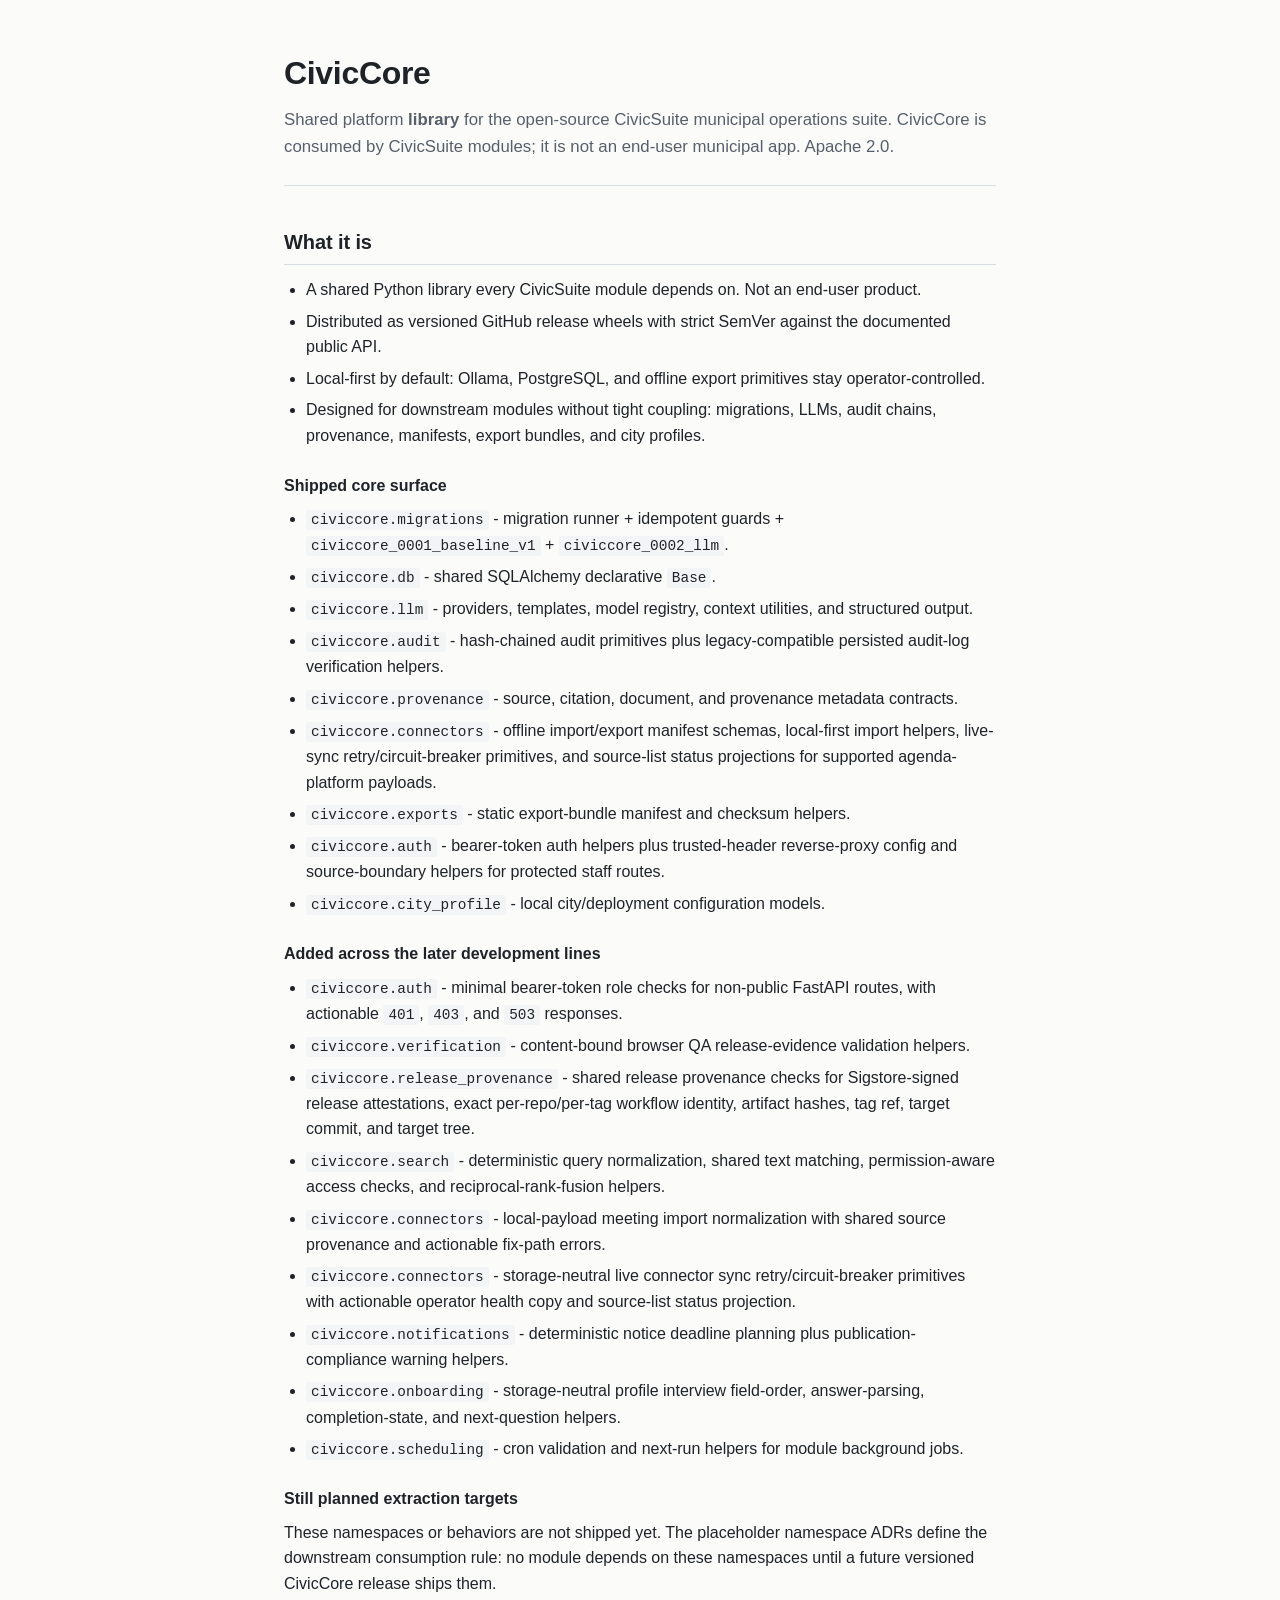
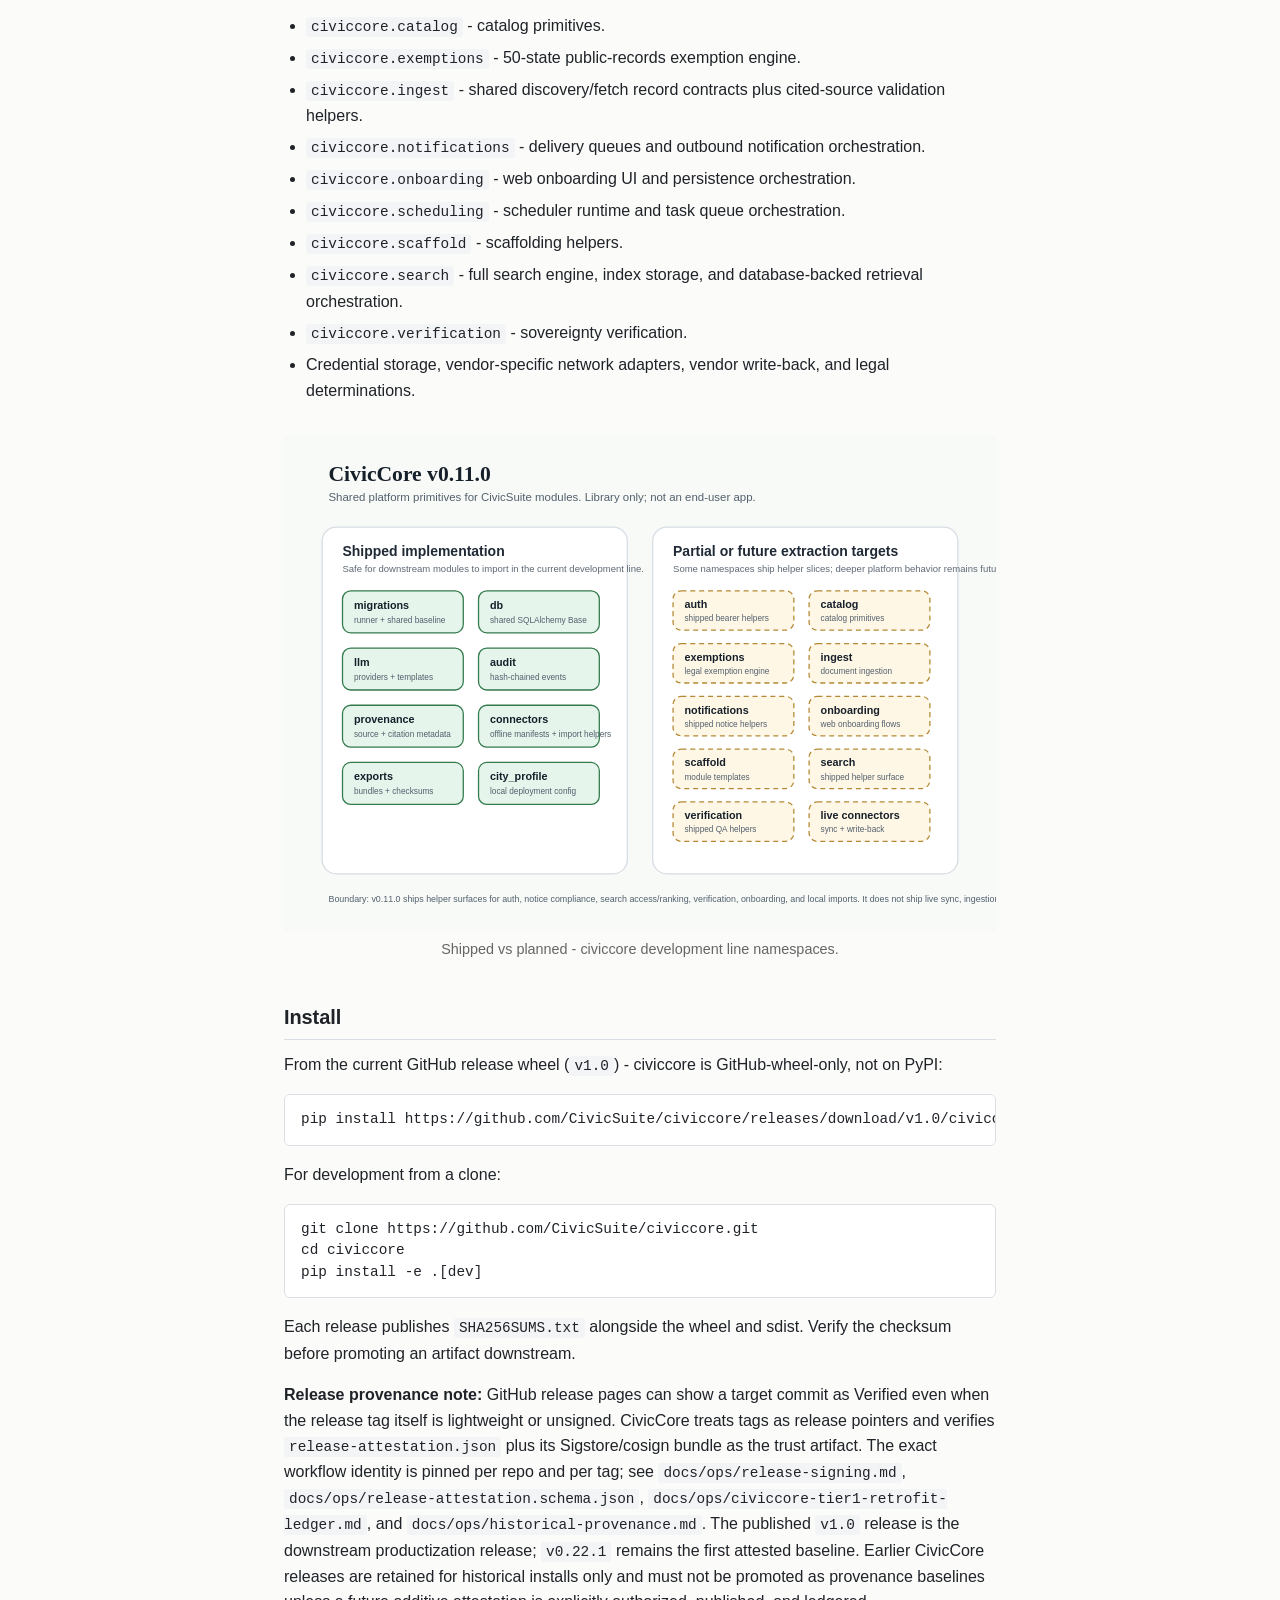
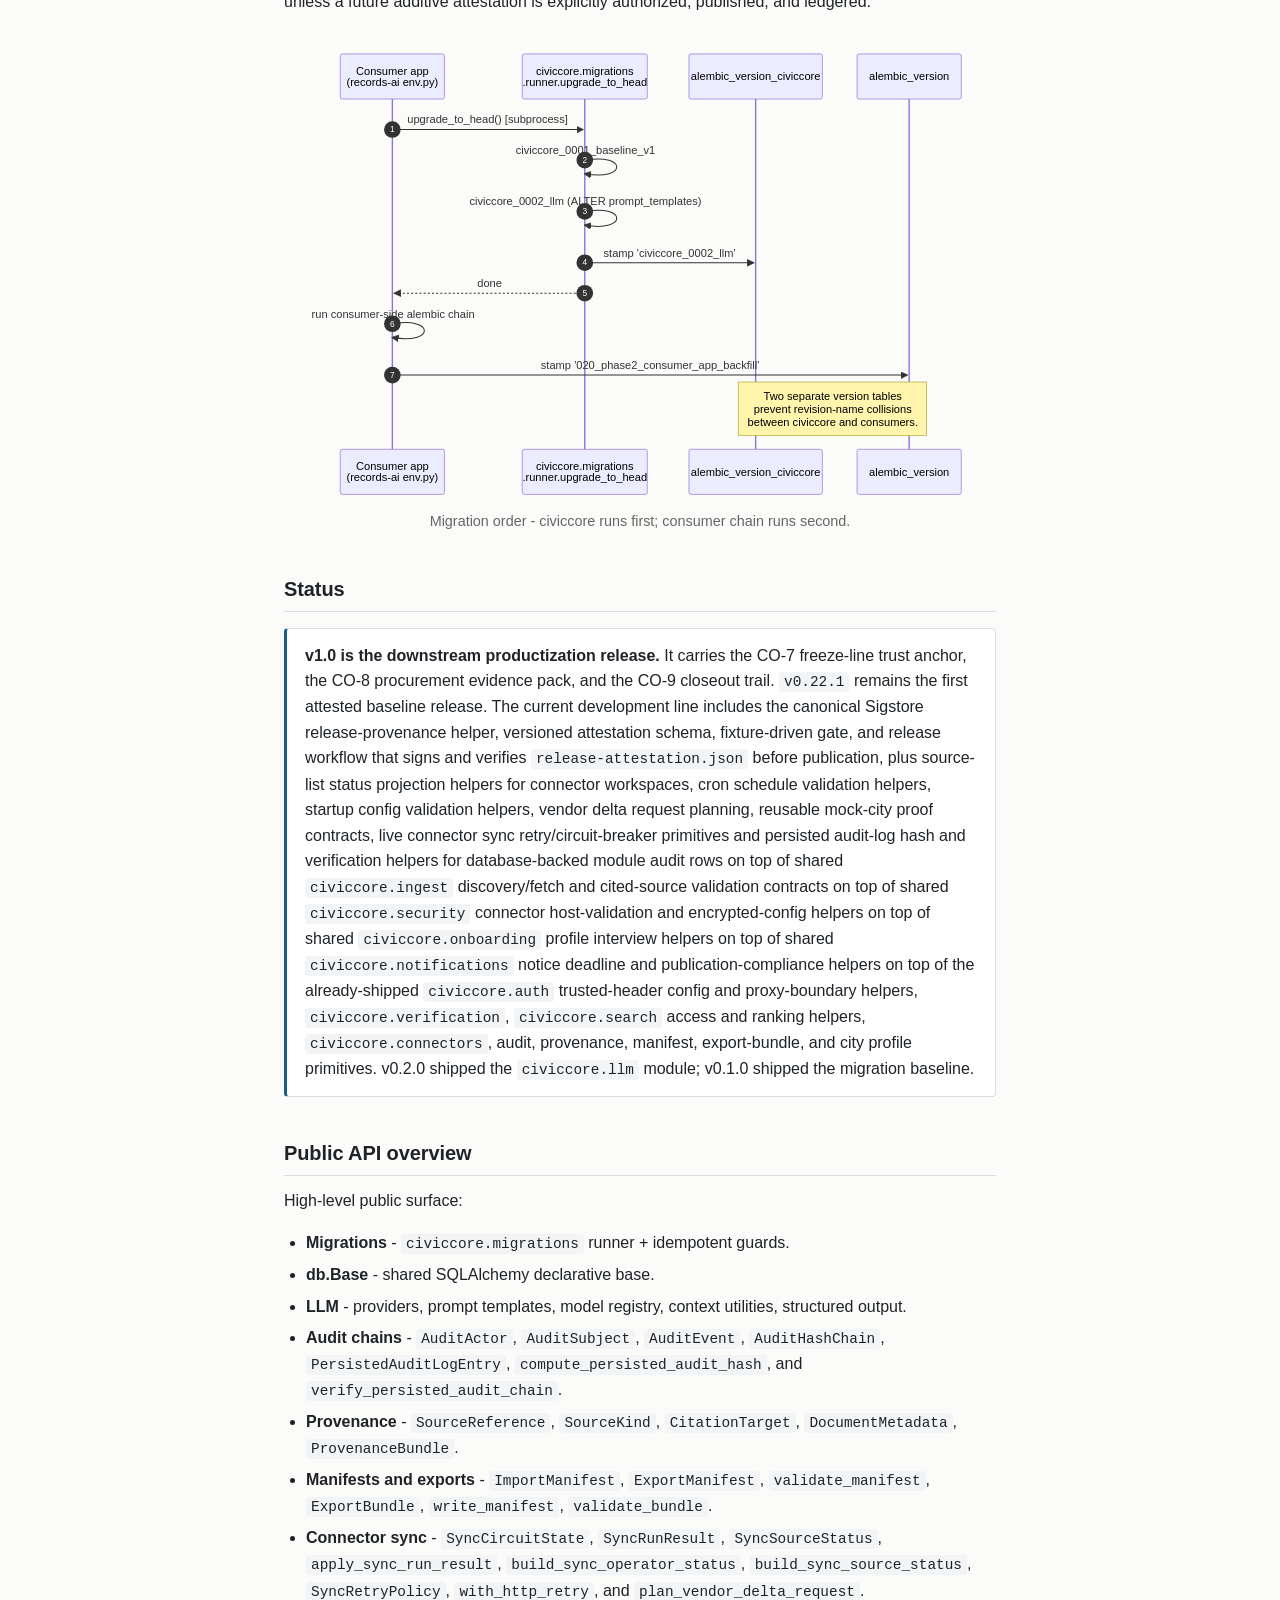
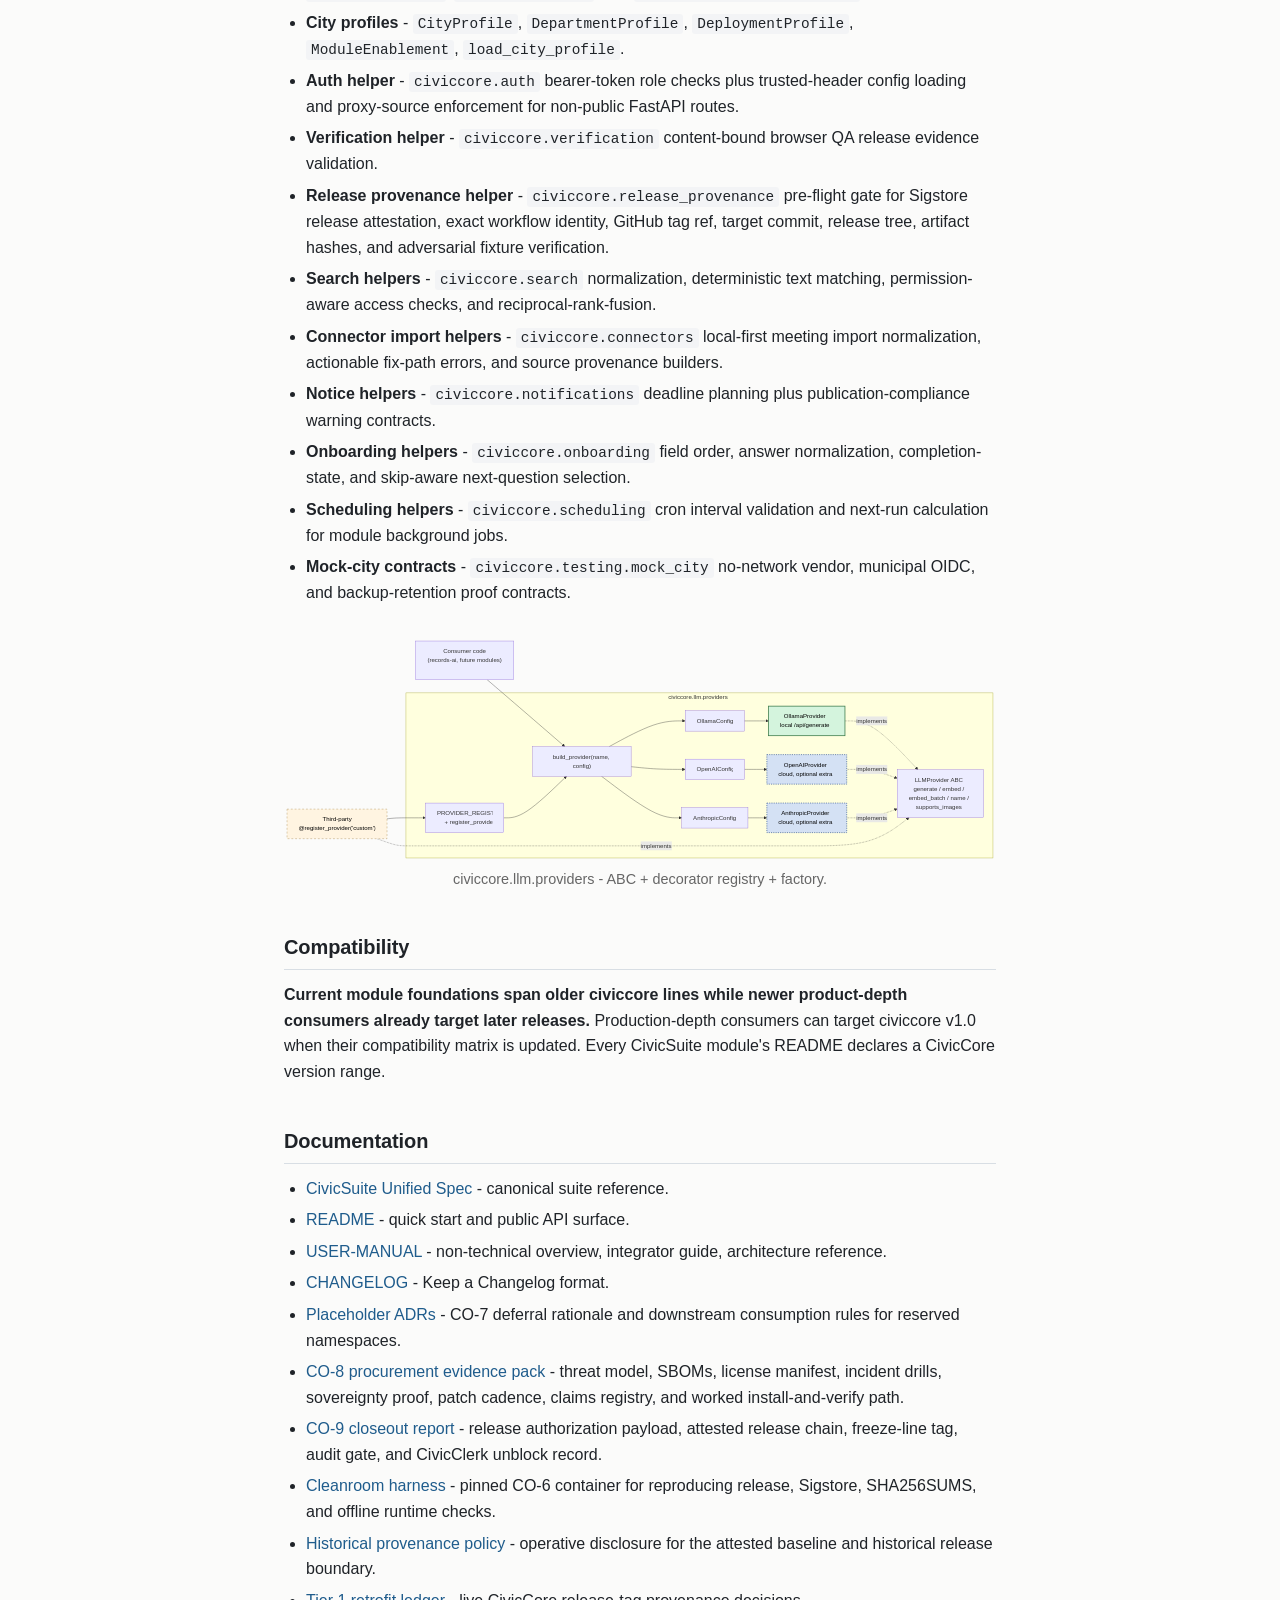
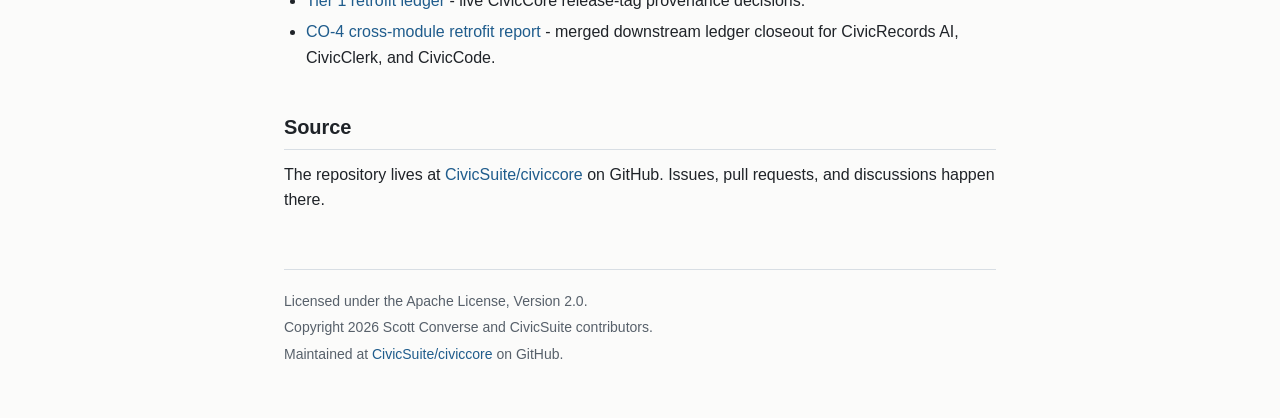
==== docs/index.html @ 9b896a1e "[CO-9] Stage CivicCore v1.0 release closeout" ====
<!DOCTYPE html>
<html lang="en">
<head>
  <meta charset="utf-8">
  <meta name="viewport" content="width=device-width, initial-scale=1">
<meta name="description" content="CivicCore v1.0 - shared platform library for the open-source CivicSuite municipal operations suite. Not an end-user app. Apache 2.0.">
<title>CivicCore v1.0 - CivicSuite shared platform library</title>
  <style>
    :root {
      --text: #1f2328;
      --muted: #57606a;
      --bg: #fbfbfa;
      --panel: #ffffff;
      --rule: #d8dee4;
      --accent: #1f5c8c;
      --code-bg: #f3f4f6;
    }
    * { box-sizing: border-box; }
    html, body {
      margin: 0;
      padding: 0;
      background: var(--bg);
      color: var(--text);
      font-family: -apple-system, BlinkMacSystemFont, "Segoe UI", Roboto, "Helvetica Neue", Arial, sans-serif;
      font-size: 16px;
      line-height: 1.6;
      -webkit-font-smoothing: antialiased;
    }
    main {
      max-width: 760px;
      margin: 0 auto;
      padding: 48px 24px 80px;
    }
    header {
      border-bottom: 1px solid var(--rule);
      padding-bottom: 24px;
      margin-bottom: 32px;
    }
    h1 {
      font-size: 2rem;
      margin: 0 0 8px;
      letter-spacing: -0.01em;
    }
    .tagline {
      font-size: 1.05rem;
      color: var(--muted);
      margin: 0;
    }
    h2 {
      font-size: 1.25rem;
      margin: 40px 0 12px;
      letter-spacing: -0.005em;
      border-bottom: 1px solid var(--rule);
      padding-bottom: 6px;
    }
    h3 {
      font-size: 1rem;
      margin: 24px 0 8px;
      color: var(--text);
    }
    p, ul, ol { margin: 0 0 16px; }
    ul { padding-left: 22px; }
    li { margin-bottom: 6px; }
    a { color: var(--accent); text-decoration: none; }
    a:hover, a:focus { text-decoration: underline; }
    code {
      font-family: ui-monospace, "SF Mono", "Cascadia Mono", Consolas, monospace;
      font-size: 0.9em;
      background: var(--code-bg);
      padding: 2px 5px;
      border-radius: 3px;
    }
    pre {
      background: var(--panel);
      border: 1px solid var(--rule);
      padding: 14px 16px;
      border-radius: 6px;
      overflow-x: auto;
      font-size: 0.9rem;
      line-height: 1.5;
      margin: 0 0 16px;
    }
    pre code {
      background: none;
      padding: 0;
      font-size: inherit;
    }
    .status {
      background: var(--panel);
      border: 1px solid var(--rule);
      border-left: 3px solid var(--accent);
      padding: 14px 18px;
      border-radius: 4px;
      margin: 16px 0;
    }
    .status p { margin: 0; }
    footer {
      margin-top: 56px;
      padding-top: 20px;
      border-top: 1px solid var(--rule);
      font-size: 0.875rem;
      color: var(--muted);
    }
    footer p { margin: 0 0 4px; }
    @media (max-width: 480px) {
      main { padding: 32px 18px 60px; }
      h1 { font-size: 1.6rem; }
      h2 { font-size: 1.1rem; }
    }
  </style>
</head>
<body>
  <main>
    <header>
      <h1>CivicCore</h1>
      <p class="tagline">
        Shared platform <strong>library</strong> for the open-source CivicSuite
        municipal operations suite. CivicCore is consumed by CivicSuite modules;
        it is not an end-user municipal app. Apache 2.0.
      </p>
    </header>

    <section aria-labelledby="what">
      <h2 id="what">What it is</h2>
      <ul>
        <li>A shared Python library every CivicSuite module depends on. Not an end-user product.</li>
        <li>Distributed as versioned GitHub release wheels with strict SemVer against the documented public API.</li>
        <li>Local-first by default: Ollama, PostgreSQL, and offline export primitives stay operator-controlled.</li>
        <li>Designed for downstream modules without tight coupling: migrations, LLMs, audit chains, provenance, manifests, export bundles, and city profiles.</li>
      </ul>

      <h3>Shipped core surface</h3>
      <ul>
        <li><code>civiccore.migrations</code> - migration runner + idempotent guards + <code>civiccore_0001_baseline_v1</code> + <code>civiccore_0002_llm</code>.</li>
        <li><code>civiccore.db</code> - shared SQLAlchemy declarative <code>Base</code>.</li>
        <li><code>civiccore.llm</code> - providers, templates, model registry, context utilities, and structured output.</li>
        <li><code>civiccore.audit</code> - hash-chained audit primitives plus legacy-compatible persisted audit-log verification helpers.</li>
        <li><code>civiccore.provenance</code> - source, citation, document, and provenance metadata contracts.</li>
        <li><code>civiccore.connectors</code> - offline import/export manifest schemas, local-first import helpers, live-sync retry/circuit-breaker primitives, and source-list status projections for supported agenda-platform payloads.</li>
        <li><code>civiccore.exports</code> - static export-bundle manifest and checksum helpers.</li>
        <li><code>civiccore.auth</code> - bearer-token auth helpers plus trusted-header reverse-proxy config and source-boundary helpers for protected staff routes.</li>
        <li><code>civiccore.city_profile</code> - local city/deployment configuration models.</li>
      </ul>

      <h3>Added across the later development lines</h3>
      <ul>
        <li><code>civiccore.auth</code> - minimal bearer-token role checks for non-public FastAPI routes, with actionable <code>401</code>, <code>403</code>, and <code>503</code> responses.</li>
        <li><code>civiccore.verification</code> - content-bound browser QA release-evidence validation helpers.</li>
        <li><code>civiccore.release_provenance</code> - shared release provenance checks for Sigstore-signed release attestations, exact per-repo/per-tag workflow identity, artifact hashes, tag ref, target commit, and target tree.</li>
        <li><code>civiccore.search</code> - deterministic query normalization, shared text matching, permission-aware access checks, and reciprocal-rank-fusion helpers.</li>
        <li><code>civiccore.connectors</code> - local-payload meeting import normalization with shared source provenance and actionable fix-path errors.</li>
        <li><code>civiccore.connectors</code> - storage-neutral live connector sync retry/circuit-breaker primitives with actionable operator health copy and source-list status projection.</li>
        <li><code>civiccore.notifications</code> - deterministic notice deadline planning plus publication-compliance warning helpers.</li>
        <li><code>civiccore.onboarding</code> - storage-neutral profile interview field-order, answer-parsing, completion-state, and next-question helpers.</li>
        <li><code>civiccore.scheduling</code> - cron validation and next-run helpers for module background jobs.</li>
      </ul>

      <h3>Still planned extraction targets</h3>
      <p>These namespaces or behaviors are not shipped yet. The placeholder namespace ADRs define the downstream consumption rule: no module depends on these namespaces until a future versioned CivicCore release ships them.</p>
      <ul>
        <li><code>civiccore.catalog</code> - catalog primitives.</li>
        <li><code>civiccore.exemptions</code> - 50-state public-records exemption engine.</li>
        <li><code>civiccore.ingest</code> - shared discovery/fetch record contracts plus cited-source validation helpers.</li>
        <li><code>civiccore.notifications</code> - delivery queues and outbound notification orchestration.</li>
        <li><code>civiccore.onboarding</code> - web onboarding UI and persistence orchestration.</li>
        <li><code>civiccore.scheduling</code> - scheduler runtime and task queue orchestration.</li>
        <li><code>civiccore.scaffold</code> - scaffolding helpers.</li>
        <li><code>civiccore.search</code> - full search engine, index storage, and database-backed retrieval orchestration.</li>
        <li><code>civiccore.verification</code> - sovereignty verification.</li>
        <li>Credential storage, vendor-specific network adapters, vendor write-back, and legal determinations.</li>
      </ul>

      <figure style="margin: 2em 0;">
        <img src="diagrams/civiccore-extraction-map.svg" alt="CivicCore extraction map showing shipped and planned namespaces." style="max-width: 100%; height: auto; display: block; margin: 0 auto;">
        <figcaption style="text-align: center; color: #666; font-size: 0.9em; margin-top: 0.5em;">Shipped vs planned - civiccore development line namespaces.</figcaption>
      </figure>
    </section>

    <section aria-labelledby="install">
      <h2 id="install">Install</h2>
      <p>From the current GitHub release wheel (<code>v1.0</code>) - civiccore is GitHub-wheel-only, not on PyPI:</p>
      <pre><code>pip install https://github.com/CivicSuite/civiccore/releases/download/v1.0/civiccore-1.0.0-py3-none-any.whl</code></pre>
      <p>For development from a clone:</p>
      <pre><code>git clone https://github.com/CivicSuite/civiccore.git
cd civiccore
pip install -e .[dev]</code></pre>
      <p>Each release publishes <code>SHA256SUMS.txt</code> alongside the wheel and sdist. Verify the checksum before promoting an artifact downstream.</p>
      <p><strong>Release provenance note:</strong> GitHub release pages can show a target commit as Verified even when the release tag itself is lightweight or unsigned. CivicCore treats tags as release pointers and verifies <code>release-attestation.json</code> plus its Sigstore/cosign bundle as the trust artifact. The exact workflow identity is pinned per repo and per tag; see <code>docs/ops/release-signing.md</code>, <code>docs/ops/release-attestation.schema.json</code>, <code>docs/ops/civiccore-tier1-retrofit-ledger.md</code>, and <code>docs/ops/historical-provenance.md</code>. The published <code>v1.0</code> release is the downstream productization release; <code>v0.22.1</code> remains the first attested baseline. Earlier CivicCore releases are retained for historical installs only and must not be promoted as provenance baselines unless a future additive attestation is explicitly authorized, published, and ledgered.</p>
      <figure style="margin: 2em 0;">
        <img src="diagrams/migration-order.svg" alt="Consumer apps invoke civiccore migrations before their own Alembic chain." style="max-width: 100%; height: auto; display: block; margin: 0 auto;">
        <figcaption style="text-align: center; color: #666; font-size: 0.9em; margin-top: 0.5em;">Migration order - civiccore runs first; consumer chain runs second.</figcaption>
      </figure>
    </section>

    <section aria-labelledby="status">
      <h2 id="status">Status</h2>
      <div class="status">
        <p>
          <strong>v1.0 is the downstream productization release.</strong>
          It carries the CO-7 freeze-line trust anchor, the CO-8 procurement evidence pack, and the CO-9 closeout trail.
          <code>v0.22.1</code> remains the first attested baseline release. The current development line includes the canonical Sigstore release-provenance helper,
          versioned attestation schema, fixture-driven gate, and release workflow that signs and verifies
          <code>release-attestation.json</code> before publication, plus source-list status projection helpers for connector workspaces,
          cron schedule validation helpers,
          startup config validation helpers,
          vendor delta request planning, reusable mock-city proof contracts, live connector sync retry/circuit-breaker primitives
          and persisted audit-log hash and verification helpers for
          database-backed module audit rows on top of shared <code>civiccore.ingest</code>
          discovery/fetch and cited-source validation contracts on top of shared <code>civiccore.security</code>
          connector host-validation and encrypted-config helpers on top of shared <code>civiccore.onboarding</code>
          profile interview helpers on top of shared <code>civiccore.notifications</code>
          notice deadline and publication-compliance helpers on top of the already-shipped
          <code>civiccore.auth</code> trusted-header config and proxy-boundary helpers, <code>civiccore.verification</code>,
          <code>civiccore.search</code> access and ranking helpers, <code>civiccore.connectors</code>, audit,
          provenance, manifest, export-bundle, and city profile primitives.
          v0.2.0 shipped the <code>civiccore.llm</code> module; v0.1.0 shipped the migration baseline.
        </p>
      </div>
    </section>

    <section aria-labelledby="api">
      <h2 id="api">Public API overview</h2>
      <p>High-level public surface:</p>
      <ul>
        <li><strong>Migrations</strong> - <code>civiccore.migrations</code> runner + idempotent guards.</li>
        <li><strong>db.Base</strong> - shared SQLAlchemy declarative base.</li>
        <li><strong>LLM</strong> - providers, prompt templates, model registry, context utilities, structured output.</li>
        <li><strong>Audit chains</strong> - <code>AuditActor</code>, <code>AuditSubject</code>, <code>AuditEvent</code>, <code>AuditHashChain</code>, <code>PersistedAuditLogEntry</code>, <code>compute_persisted_audit_hash</code>, and <code>verify_persisted_audit_chain</code>.</li>
        <li><strong>Provenance</strong> - <code>SourceReference</code>, <code>SourceKind</code>, <code>CitationTarget</code>, <code>DocumentMetadata</code>, <code>ProvenanceBundle</code>.</li>
        <li><strong>Manifests and exports</strong> - <code>ImportManifest</code>, <code>ExportManifest</code>, <code>validate_manifest</code>, <code>ExportBundle</code>, <code>write_manifest</code>, <code>validate_bundle</code>.</li>
        <li><strong>Connector sync</strong> - <code>SyncCircuitState</code>, <code>SyncRunResult</code>, <code>SyncSourceStatus</code>, <code>apply_sync_run_result</code>, <code>build_sync_operator_status</code>, <code>build_sync_source_status</code>, <code>SyncRetryPolicy</code>, <code>with_http_retry</code>, and <code>plan_vendor_delta_request</code>.</li>
        <li><strong>City profiles</strong> - <code>CityProfile</code>, <code>DepartmentProfile</code>, <code>DeploymentProfile</code>, <code>ModuleEnablement</code>, <code>load_city_profile</code>.</li>
        <li><strong>Auth helper</strong> - <code>civiccore.auth</code> bearer-token role checks plus trusted-header config loading and proxy-source enforcement for non-public FastAPI routes.</li>
        <li><strong>Verification helper</strong> - <code>civiccore.verification</code> content-bound browser QA release evidence validation.</li>
        <li><strong>Release provenance helper</strong> - <code>civiccore.release_provenance</code> pre-flight gate for Sigstore release attestation, exact workflow identity, GitHub tag ref, target commit, release tree, artifact hashes, and adversarial fixture verification.</li>
        <li><strong>Search helpers</strong> - <code>civiccore.search</code> normalization, deterministic text matching, permission-aware access checks, and reciprocal-rank-fusion.</li>
        <li><strong>Connector import helpers</strong> - <code>civiccore.connectors</code> local-first meeting import normalization, actionable fix-path errors, and source provenance builders.</li>
        <li><strong>Notice helpers</strong> - <code>civiccore.notifications</code> deadline planning plus publication-compliance warning contracts.</li>
        <li><strong>Onboarding helpers</strong> - <code>civiccore.onboarding</code> field order, answer normalization, completion-state, and skip-aware next-question selection.</li>
        <li><strong>Scheduling helpers</strong> - <code>civiccore.scheduling</code> cron interval validation and next-run calculation for module background jobs.</li>
        <li><strong>Mock-city contracts</strong> - <code>civiccore.testing.mock_city</code> no-network vendor, municipal OIDC, and backup-retention proof contracts.</li>
      </ul>
      <figure style="margin: 2em 0;">
        <img src="diagrams/provider-abstraction.svg" alt="LLMProvider ABC with decorator-registered Ollama, OpenAI, Anthropic, and third-party providers." style="max-width: 100%; height: auto; display: block; margin: 0 auto;">
        <figcaption style="text-align: center; color: #666; font-size: 0.9em; margin-top: 0.5em;">civiccore.llm.providers - ABC + decorator registry + factory.</figcaption>
      </figure>
    </section>

    <section aria-labelledby="compat">
      <h2 id="compat">Compatibility</h2>
      <p>
        <strong>Current module foundations span older civiccore lines while newer product-depth consumers already target later releases.</strong>
          Production-depth consumers can target civiccore v1.0 when their compatibility matrix is updated. Every CivicSuite
          module's README declares a CivicCore version range.
        </p>
    </section>

    <section aria-labelledby="docs">
      <h2 id="docs">Documentation</h2>
      <ul>
        <li><a href="https://github.com/CivicSuite/civicsuite/blob/main/docs/CivicSuiteUnifiedSpec.md">CivicSuite Unified Spec</a> - canonical suite reference.</li>
        <li><a href="https://github.com/CivicSuite/civiccore/blob/main/README.md">README</a> - quick start and public API surface.</li>
        <li><a href="https://github.com/CivicSuite/civiccore/blob/main/USER-MANUAL.md">USER-MANUAL</a> - non-technical overview, integrator guide, architecture reference.</li>
        <li><a href="https://github.com/CivicSuite/civiccore/blob/main/CHANGELOG.md">CHANGELOG</a> - Keep a Changelog format.</li>
        <li><a href="https://github.com/CivicSuite/civiccore/blob/main/docs/adr/index.md">Placeholder ADRs</a> - CO-7 deferral rationale and downstream consumption rules for reserved namespaces.</li>
        <li><a href="https://github.com/CivicSuite/civiccore/blob/main/docs/evidence/co8-civiccore-procurement-evidence-pack/index.md">CO-8 procurement evidence pack</a> - threat model, SBOMs, license manifest, incident drills, sovereignty proof, patch cadence, claims registry, and worked install-and-verify path.</li>
        <li><a href="https://github.com/CivicSuite/civiccore/blob/main/docs/ops/co-9-civiccore-v1-closeout.md">CO-9 closeout report</a> - release authorization payload, attested release chain, freeze-line tag, audit gate, and CivicClerk unblock record.</li>
        <li><a href="https://github.com/CivicSuite/civiccore/blob/main/docs/ops/cleanroom-harness.md">Cleanroom harness</a> - pinned CO-6 container for reproducing release, Sigstore, SHA256SUMS, and offline runtime checks.</li>
        <li><a href="https://github.com/CivicSuite/civiccore/blob/main/docs/ops/historical-provenance.md">Historical provenance policy</a> - operative disclosure for the attested baseline and historical release boundary.</li>
        <li><a href="https://github.com/CivicSuite/civiccore/blob/main/docs/ops/civiccore-tier1-retrofit-ledger.md">Tier 1 retrofit ledger</a> - live CivicCore release-tag provenance decisions.</li>
        <li><a href="https://github.com/CivicSuite/civiccore/blob/main/docs/ops/co-4-cross-module-retrofit-report.md">CO-4 cross-module retrofit report</a> - merged downstream ledger closeout for CivicRecords AI, CivicClerk, and CivicCode.</li>
      </ul>
    </section>

    <section aria-labelledby="source">
      <h2 id="source">Source</h2>
      <p>
        The repository lives at
        <a href="https://github.com/CivicSuite/civiccore">CivicSuite/civiccore</a>
        on GitHub. Issues, pull requests, and discussions happen there.
      </p>
    </section>

    <footer>
      <p>Licensed under the Apache License, Version 2.0.</p>
      <p>Copyright 2026 Scott Converse and CivicSuite contributors.</p>
      <p>Maintained at <a href="https://github.com/CivicSuite/civiccore">CivicSuite/civiccore</a> on GitHub.</p>
    </footer>
  </main>
</body>
</html>
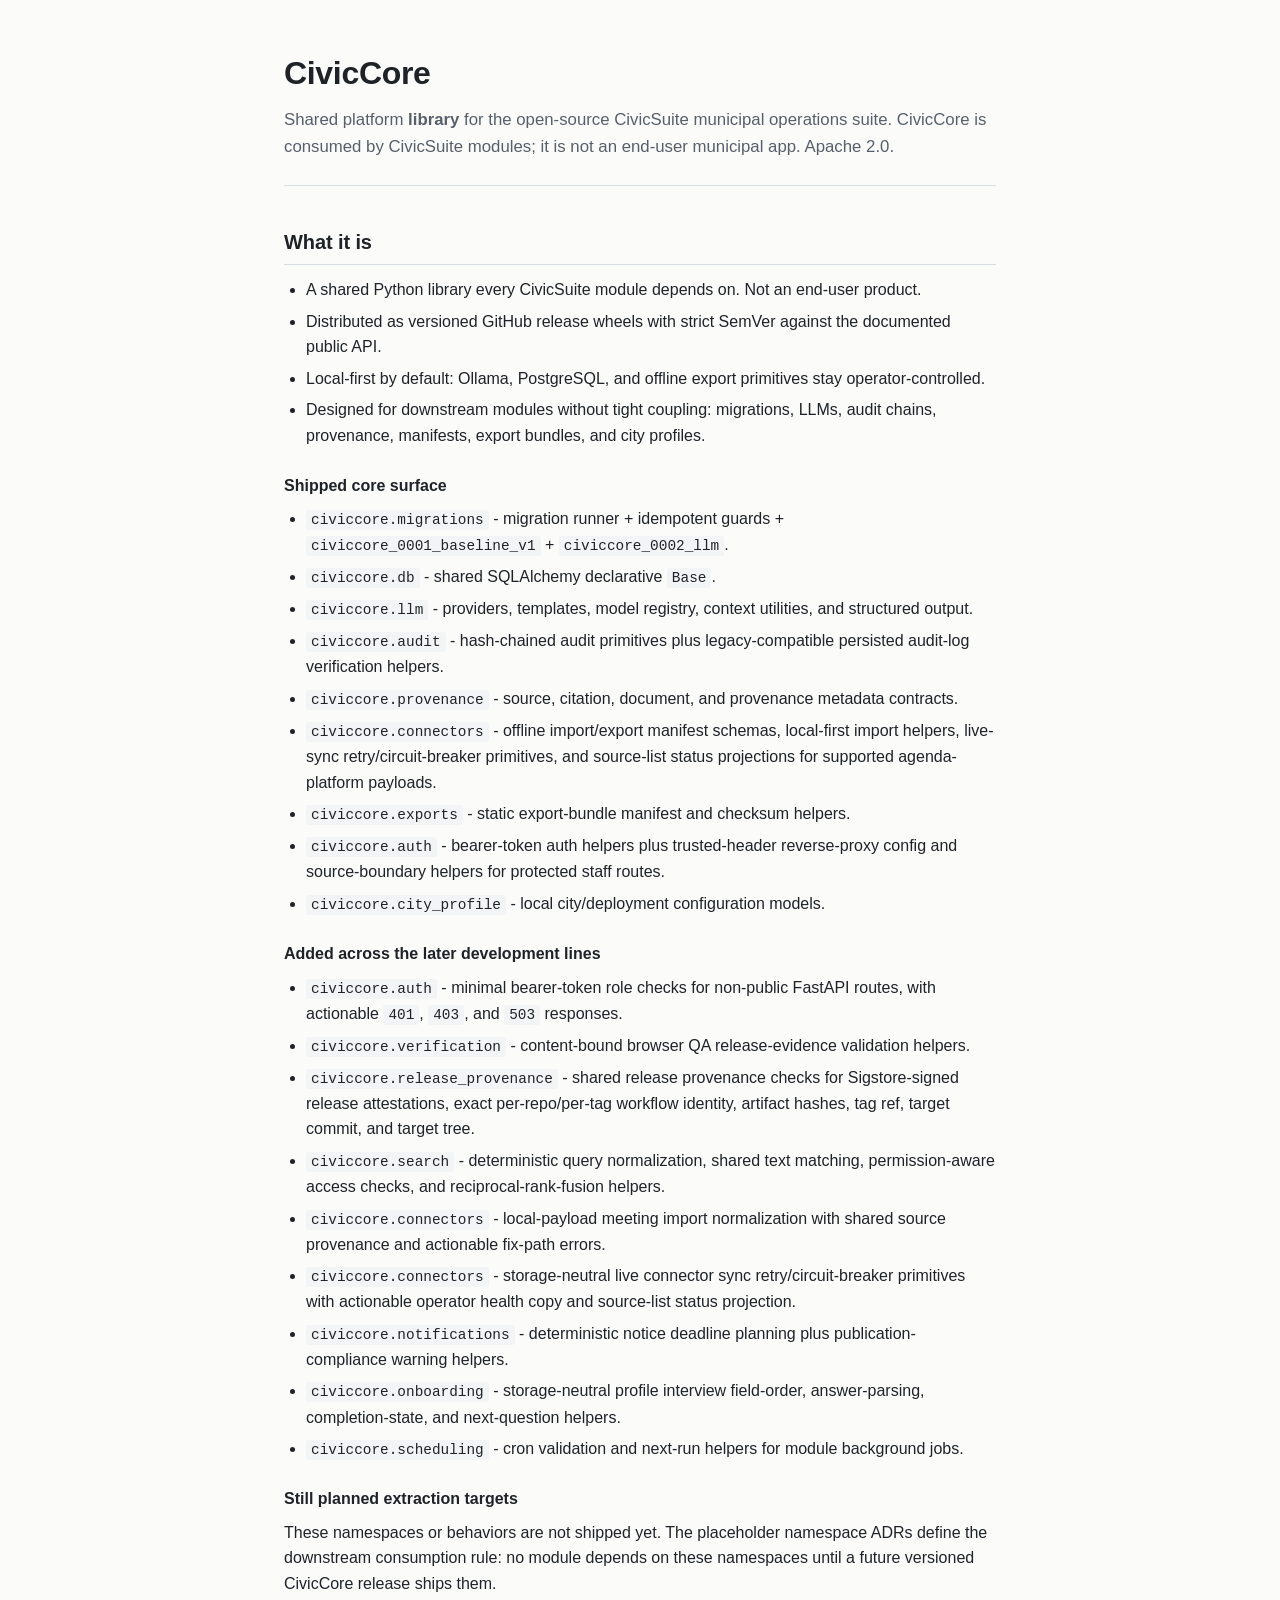
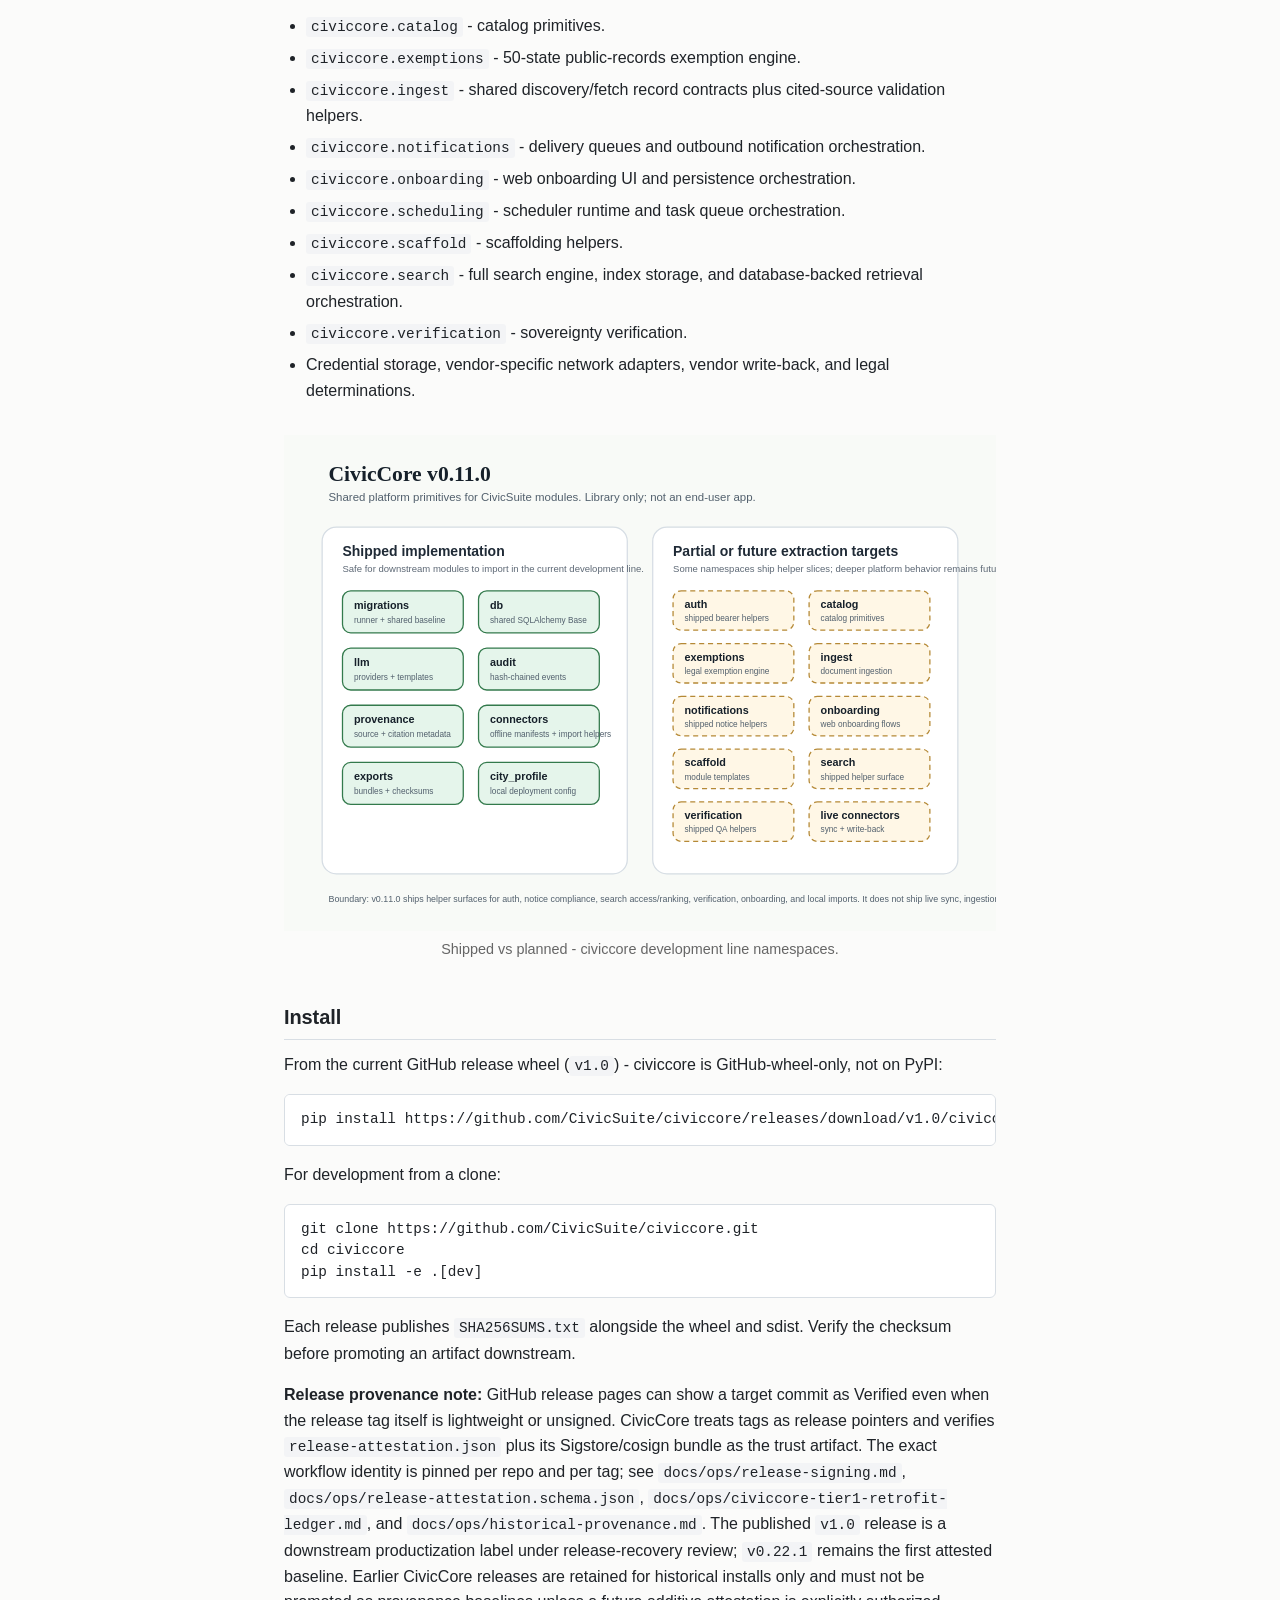
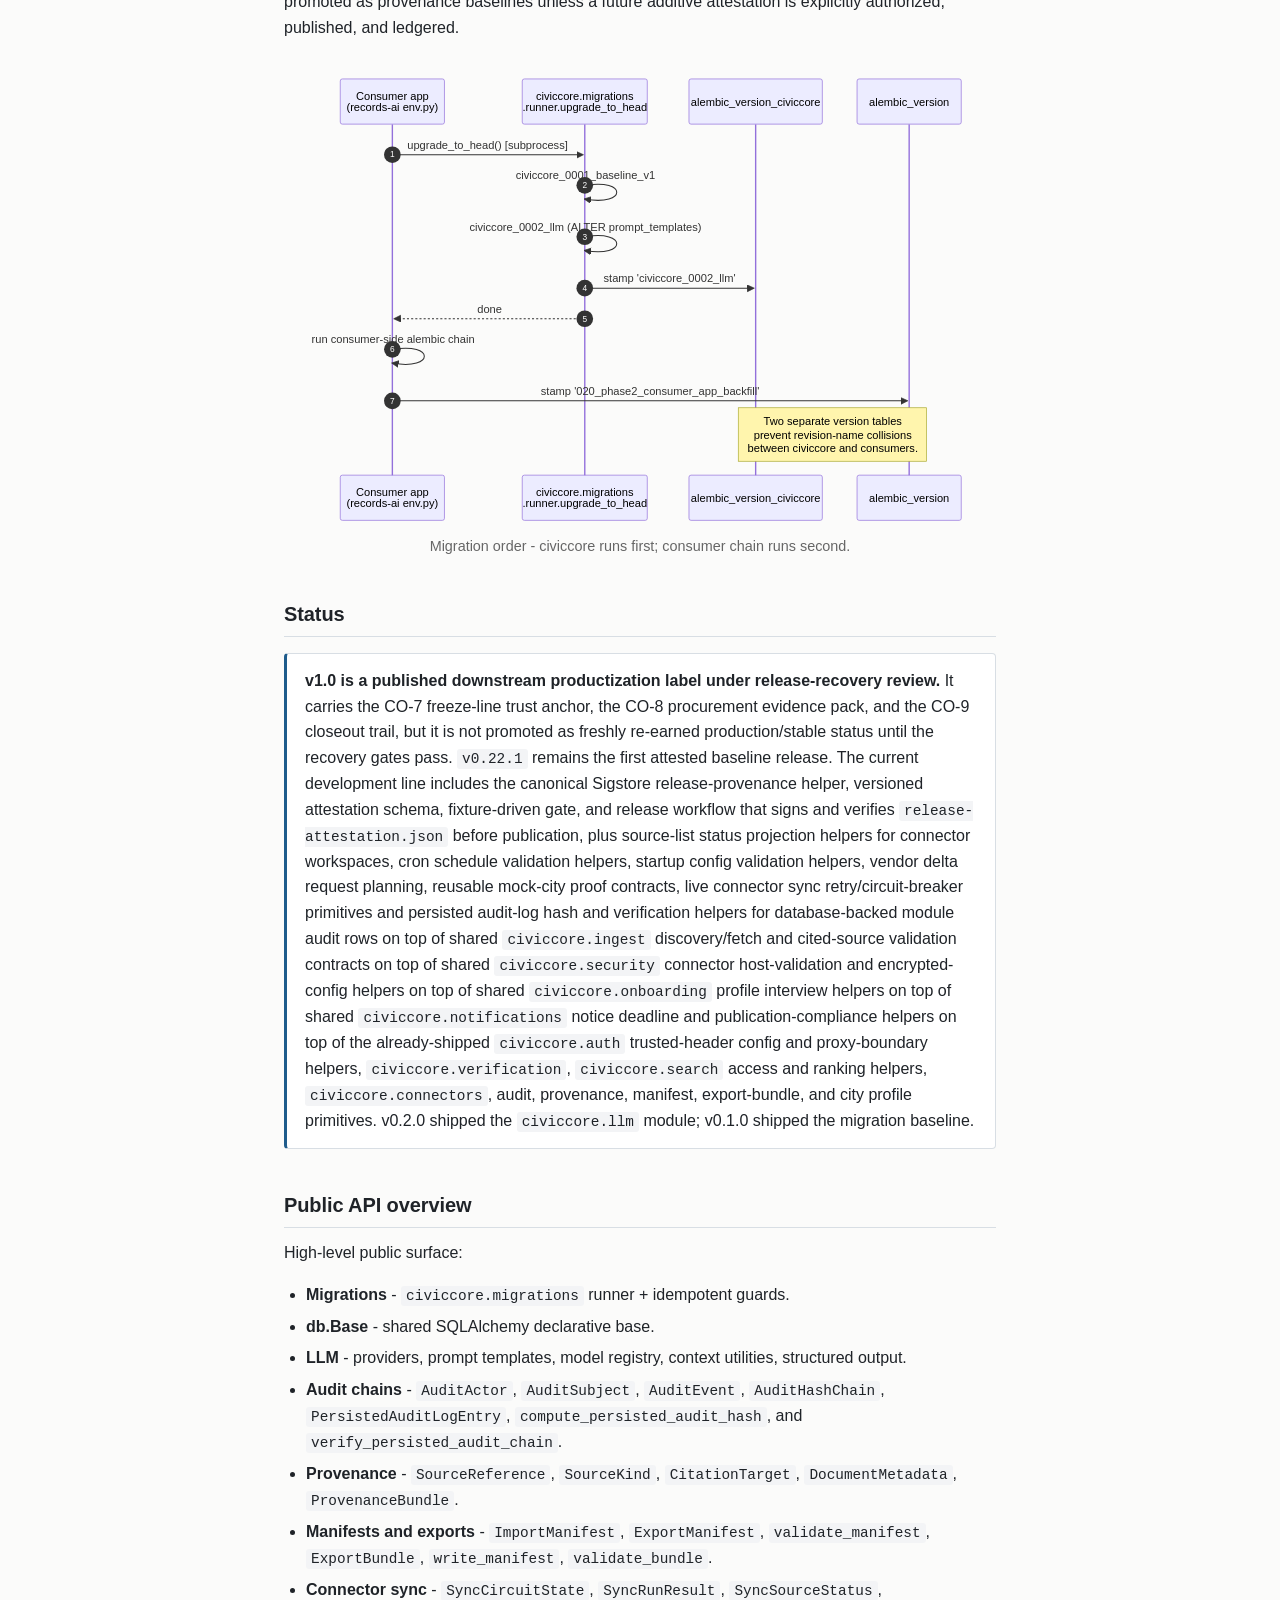
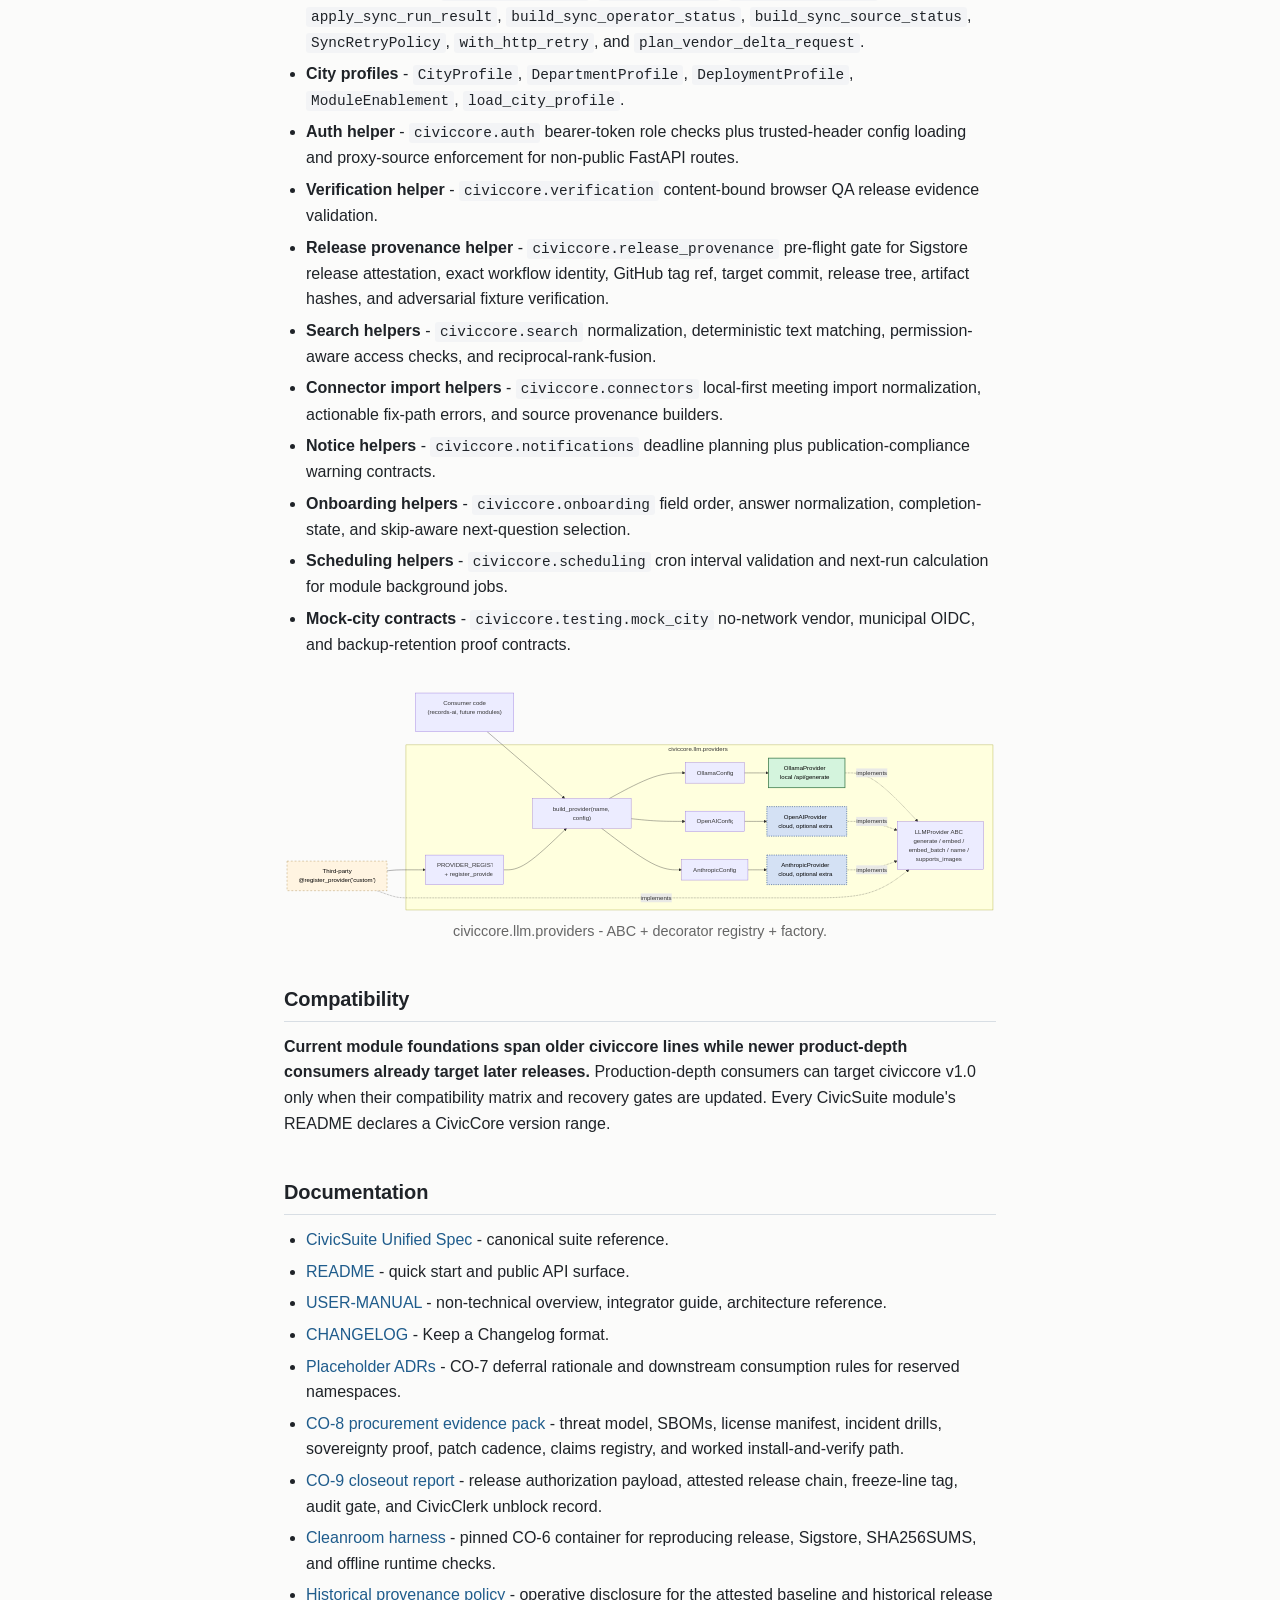
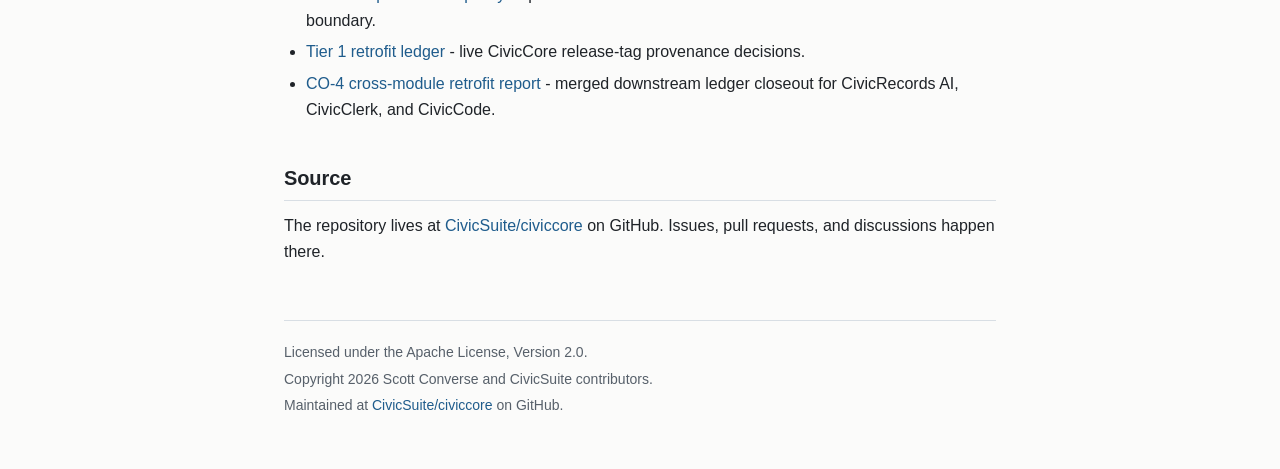
==== commit 6891542e: "Mark CivicCore v1 status provisional during recovery" ====
--- a/docs/index.html
+++ b/docs/index.html
@@ -3,8 +3,8 @@
 <head>
   <meta charset="utf-8">
   <meta name="viewport" content="width=device-width, initial-scale=1">
-<meta name="description" content="CivicCore v1.0 - shared platform library for the open-source CivicSuite municipal operations suite. Not an end-user app. Apache 2.0.">
-<title>CivicCore v1.0 - CivicSuite shared platform library</title>
+<meta name="description" content="CivicCore v1.0 - shared platform library for the open-source CivicSuite municipal operations suite. Provisional during release recovery. Not an end-user app. Apache 2.0.">
+<title>CivicCore v1.0 - CivicSuite shared platform library (provisional)</title>
   <style>
     :root {
       --text: #1f2328;
@@ -185,7 +185,7 @@
 cd civiccore
 pip install -e .[dev]</code></pre>
       <p>Each release publishes <code>SHA256SUMS.txt</code> alongside the wheel and sdist. Verify the checksum before promoting an artifact downstream.</p>
-      <p><strong>Release provenance note:</strong> GitHub release pages can show a target commit as Verified even when the release tag itself is lightweight or unsigned. CivicCore treats tags as release pointers and verifies <code>release-attestation.json</code> plus its Sigstore/cosign bundle as the trust artifact. The exact workflow identity is pinned per repo and per tag; see <code>docs/ops/release-signing.md</code>, <code>docs/ops/release-attestation.schema.json</code>, <code>docs/ops/civiccore-tier1-retrofit-ledger.md</code>, and <code>docs/ops/historical-provenance.md</code>. The published <code>v1.0</code> release is the downstream productization release; <code>v0.22.1</code> remains the first attested baseline. Earlier CivicCore releases are retained for historical installs only and must not be promoted as provenance baselines unless a future additive attestation is explicitly authorized, published, and ledgered.</p>
+      <p><strong>Release provenance note:</strong> GitHub release pages can show a target commit as Verified even when the release tag itself is lightweight or unsigned. CivicCore treats tags as release pointers and verifies <code>release-attestation.json</code> plus its Sigstore/cosign bundle as the trust artifact. The exact workflow identity is pinned per repo and per tag; see <code>docs/ops/release-signing.md</code>, <code>docs/ops/release-attestation.schema.json</code>, <code>docs/ops/civiccore-tier1-retrofit-ledger.md</code>, and <code>docs/ops/historical-provenance.md</code>. The published <code>v1.0</code> release is a downstream productization label under release-recovery review; <code>v0.22.1</code> remains the first attested baseline. Earlier CivicCore releases are retained for historical installs only and must not be promoted as provenance baselines unless a future additive attestation is explicitly authorized, published, and ledgered.</p>
       <figure style="margin: 2em 0;">
         <img src="diagrams/migration-order.svg" alt="Consumer apps invoke civiccore migrations before their own Alembic chain." style="max-width: 100%; height: auto; display: block; margin: 0 auto;">
         <figcaption style="text-align: center; color: #666; font-size: 0.9em; margin-top: 0.5em;">Migration order - civiccore runs first; consumer chain runs second.</figcaption>
@@ -196,8 +196,8 @@
       <h2 id="status">Status</h2>
       <div class="status">
         <p>
-          <strong>v1.0 is the downstream productization release.</strong>
-          It carries the CO-7 freeze-line trust anchor, the CO-8 procurement evidence pack, and the CO-9 closeout trail.
+          <strong>v1.0 is a published downstream productization label under release-recovery review.</strong>
+          It carries the CO-7 freeze-line trust anchor, the CO-8 procurement evidence pack, and the CO-9 closeout trail, but it is not promoted as freshly re-earned production/stable status until the recovery gates pass.
           <code>v0.22.1</code> remains the first attested baseline release. The current development line includes the canonical Sigstore release-provenance helper,
           versioned attestation schema, fixture-driven gate, and release workflow that signs and verifies
           <code>release-attestation.json</code> before publication, plus source-list status projection helpers for connector workspaces,
@@ -250,7 +250,7 @@
       <h2 id="compat">Compatibility</h2>
       <p>
         <strong>Current module foundations span older civiccore lines while newer product-depth consumers already target later releases.</strong>
-          Production-depth consumers can target civiccore v1.0 when their compatibility matrix is updated. Every CivicSuite
+          Production-depth consumers can target civiccore v1.0 only when their compatibility matrix and recovery gates are updated. Every CivicSuite
           module's README declares a CivicCore version range.
         </p>
     </section>
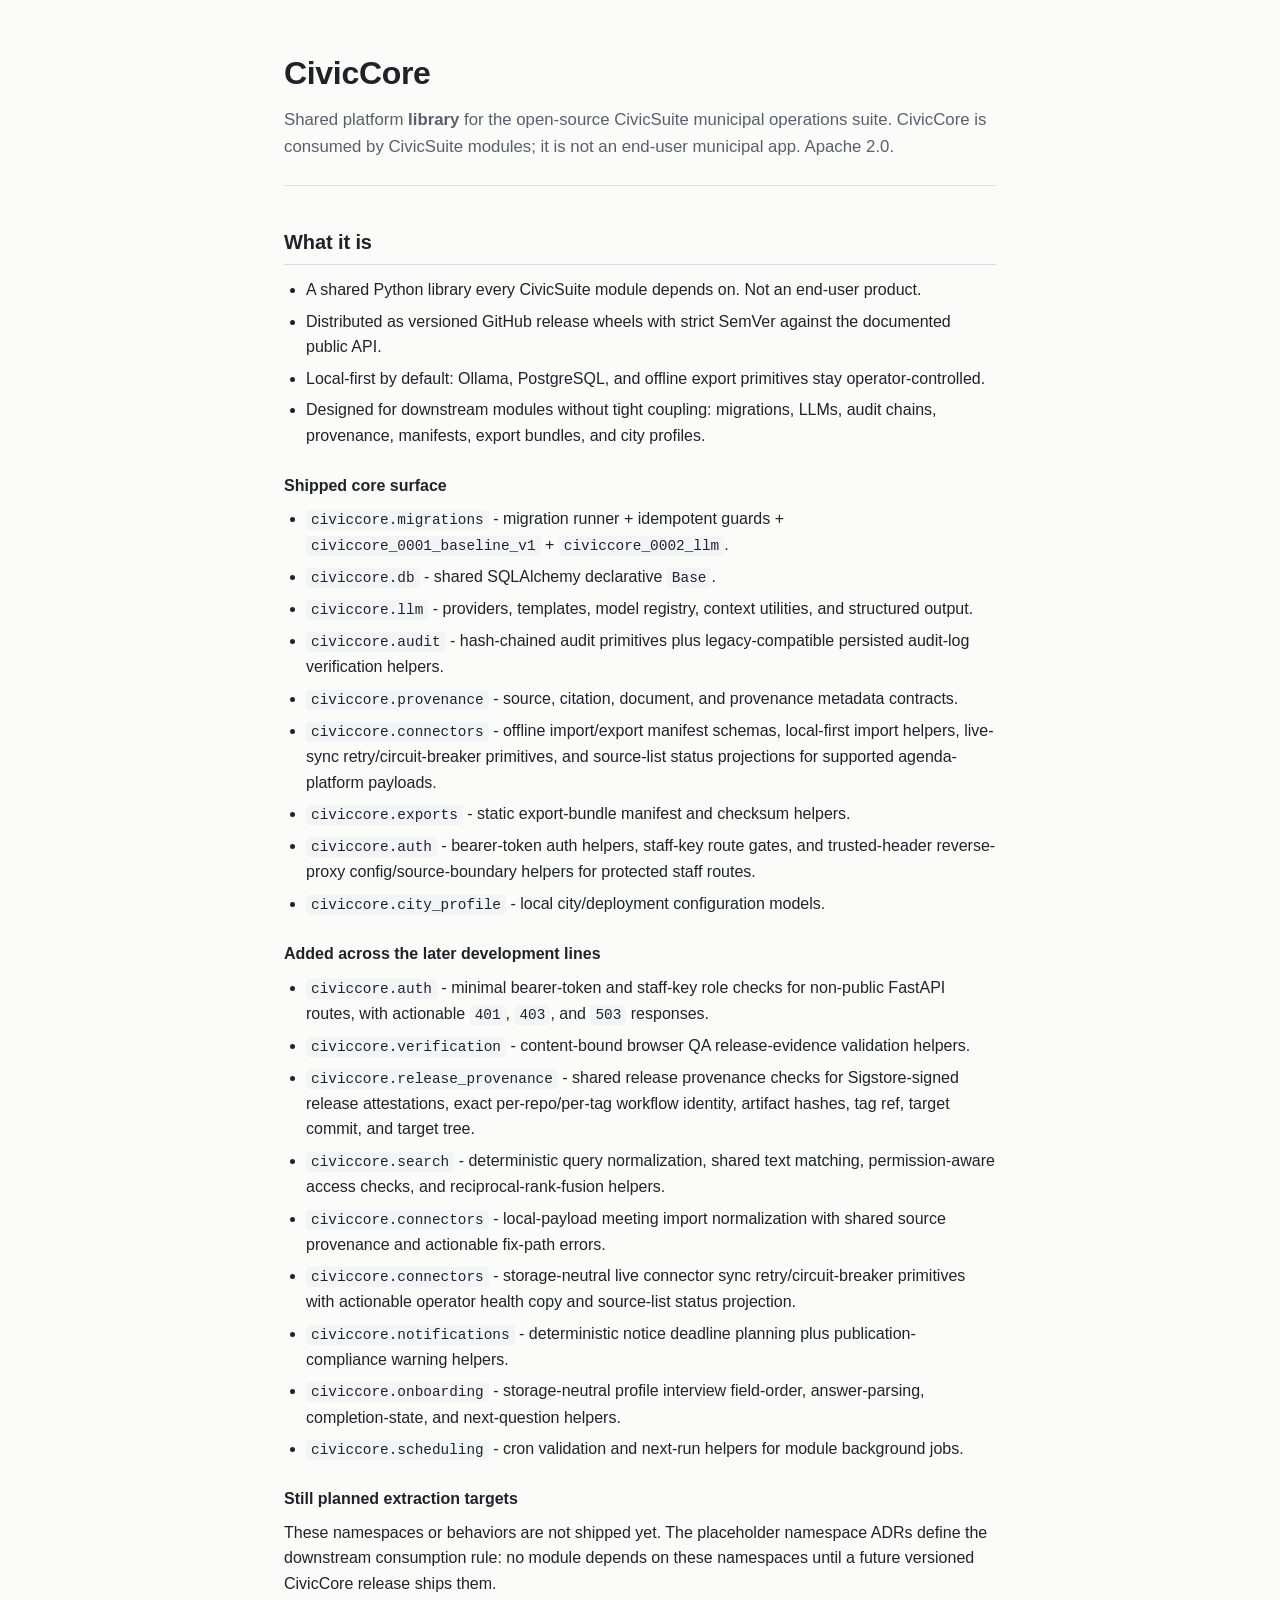
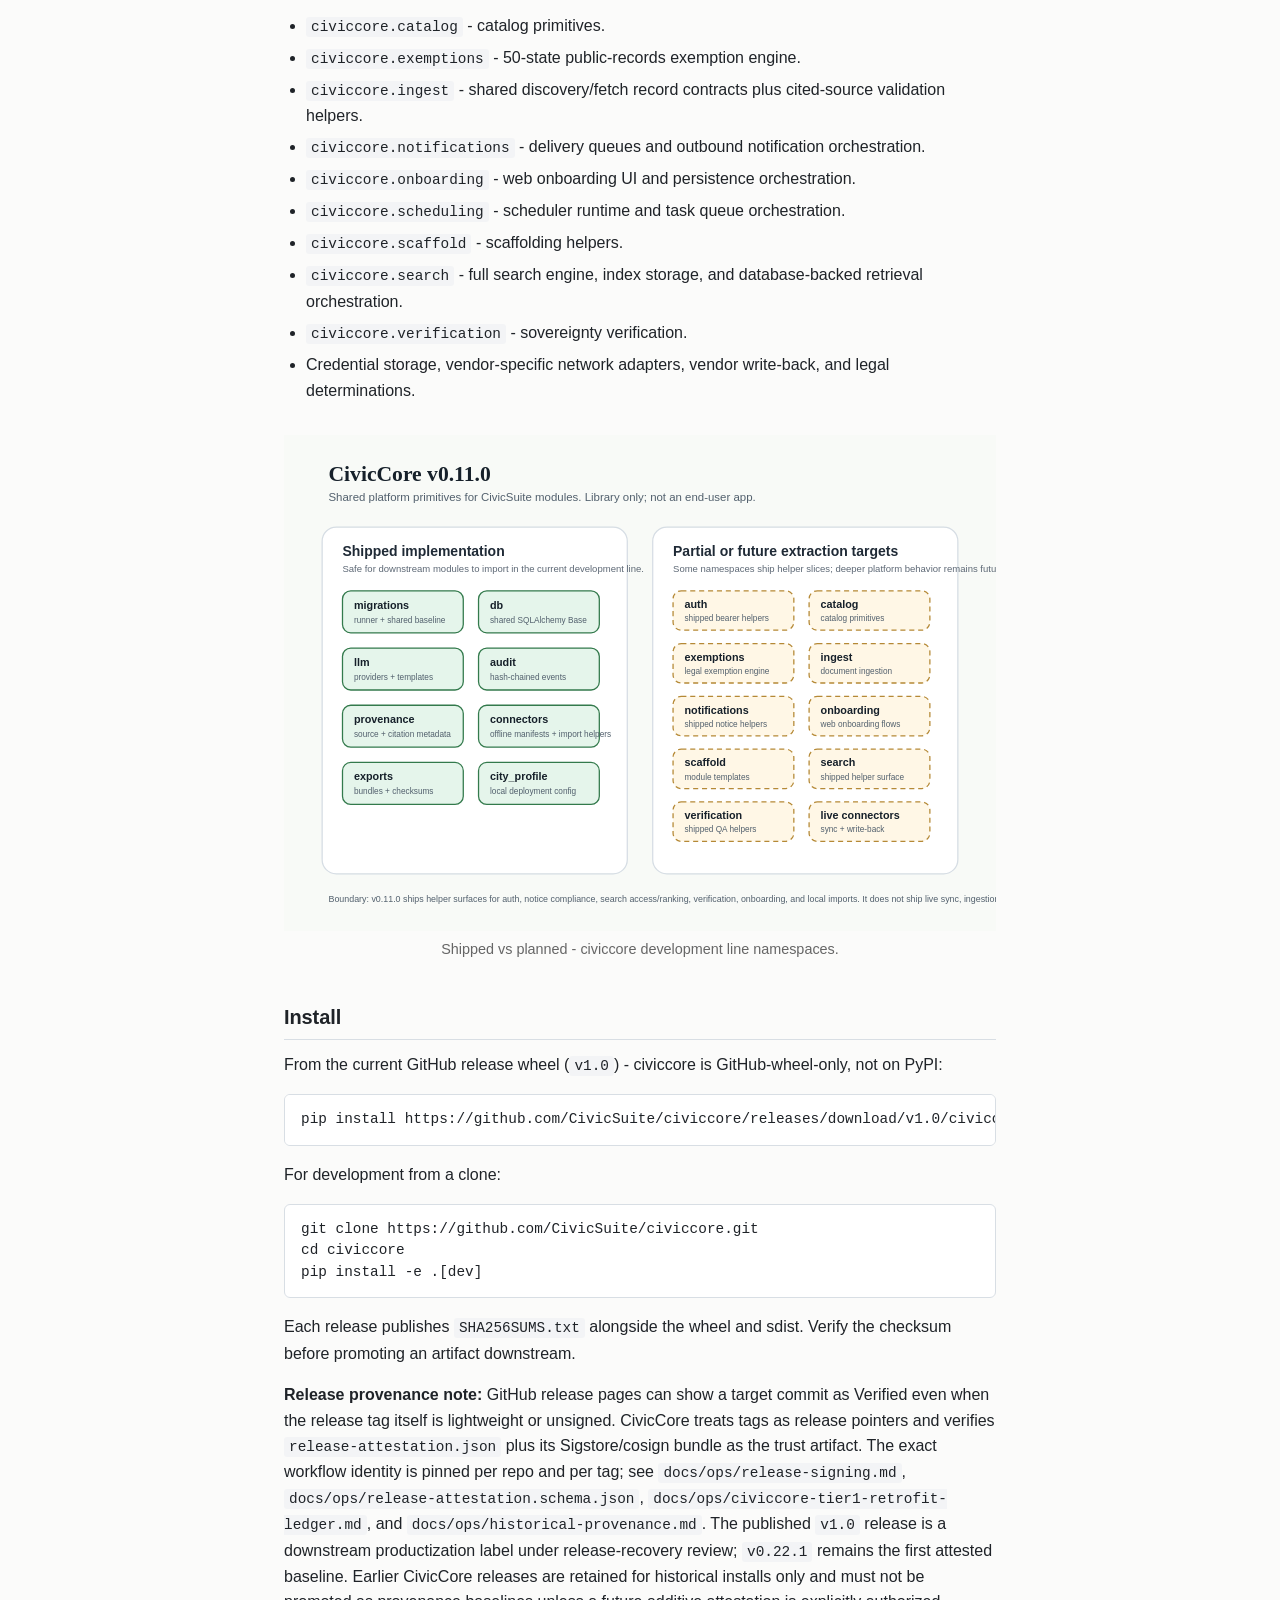
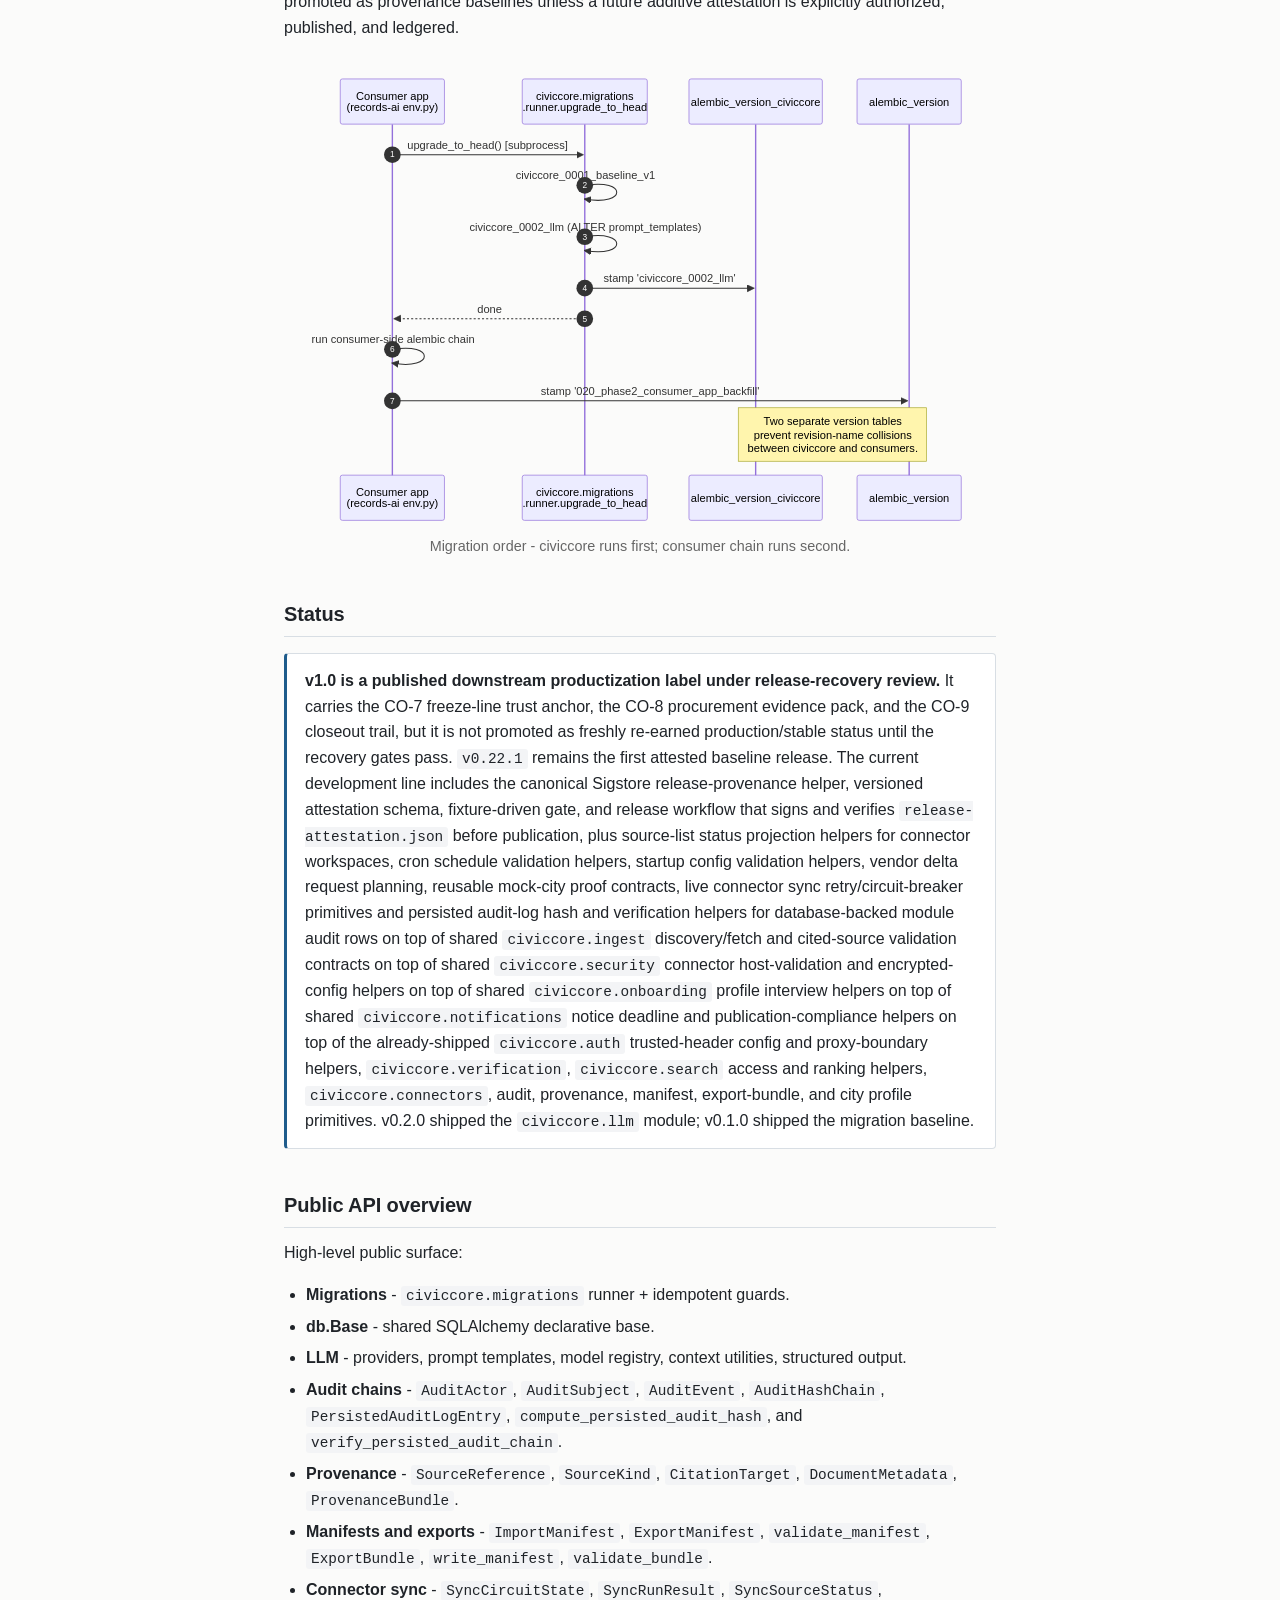
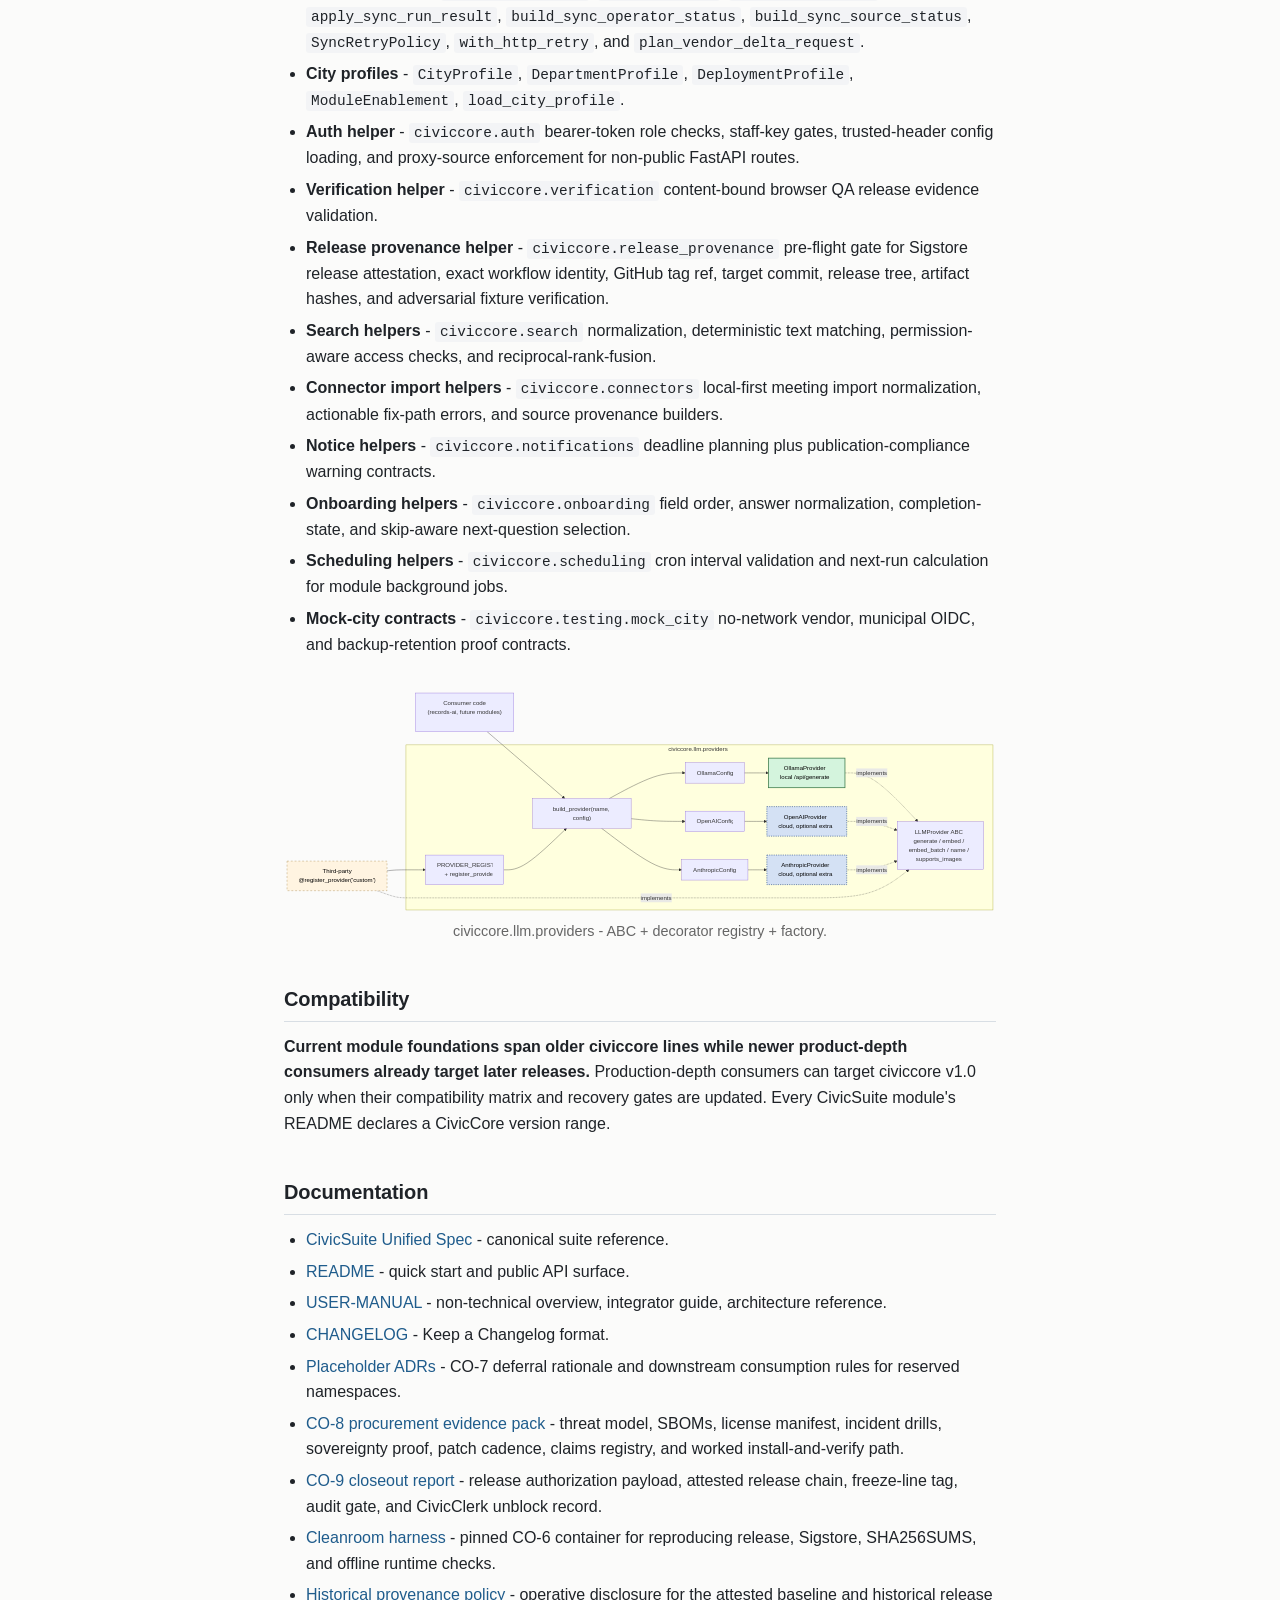
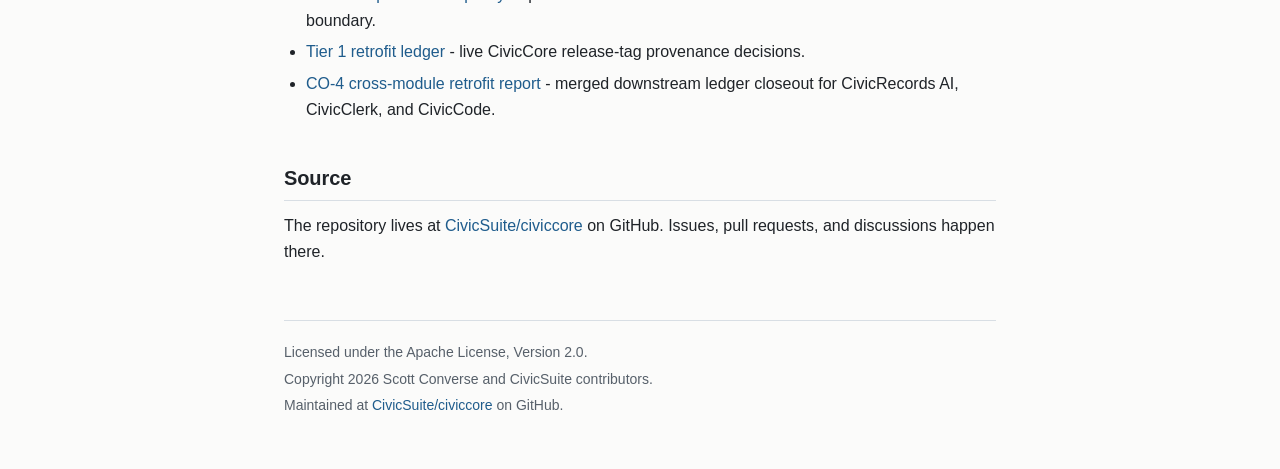
==== commit 6770bae2: "feat(auth): add shared staff key gate" ====
--- a/docs/index.html
+++ b/docs/index.html
@@ -138,13 +138,13 @@
         <li><code>civiccore.provenance</code> - source, citation, document, and provenance metadata contracts.</li>
         <li><code>civiccore.connectors</code> - offline import/export manifest schemas, local-first import helpers, live-sync retry/circuit-breaker primitives, and source-list status projections for supported agenda-platform payloads.</li>
         <li><code>civiccore.exports</code> - static export-bundle manifest and checksum helpers.</li>
-        <li><code>civiccore.auth</code> - bearer-token auth helpers plus trusted-header reverse-proxy config and source-boundary helpers for protected staff routes.</li>
+        <li><code>civiccore.auth</code> - bearer-token auth helpers, staff-key route gates, and trusted-header reverse-proxy config/source-boundary helpers for protected staff routes.</li>
         <li><code>civiccore.city_profile</code> - local city/deployment configuration models.</li>
       </ul>
 
       <h3>Added across the later development lines</h3>
       <ul>
-        <li><code>civiccore.auth</code> - minimal bearer-token role checks for non-public FastAPI routes, with actionable <code>401</code>, <code>403</code>, and <code>503</code> responses.</li>
+        <li><code>civiccore.auth</code> - minimal bearer-token and staff-key role checks for non-public FastAPI routes, with actionable <code>401</code>, <code>403</code>, and <code>503</code> responses.</li>
         <li><code>civiccore.verification</code> - content-bound browser QA release-evidence validation helpers.</li>
         <li><code>civiccore.release_provenance</code> - shared release provenance checks for Sigstore-signed release attestations, exact per-repo/per-tag workflow identity, artifact hashes, tag ref, target commit, and target tree.</li>
         <li><code>civiccore.search</code> - deterministic query normalization, shared text matching, permission-aware access checks, and reciprocal-rank-fusion helpers.</li>
@@ -230,7 +230,7 @@
         <li><strong>Manifests and exports</strong> - <code>ImportManifest</code>, <code>ExportManifest</code>, <code>validate_manifest</code>, <code>ExportBundle</code>, <code>write_manifest</code>, <code>validate_bundle</code>.</li>
         <li><strong>Connector sync</strong> - <code>SyncCircuitState</code>, <code>SyncRunResult</code>, <code>SyncSourceStatus</code>, <code>apply_sync_run_result</code>, <code>build_sync_operator_status</code>, <code>build_sync_source_status</code>, <code>SyncRetryPolicy</code>, <code>with_http_retry</code>, and <code>plan_vendor_delta_request</code>.</li>
         <li><strong>City profiles</strong> - <code>CityProfile</code>, <code>DepartmentProfile</code>, <code>DeploymentProfile</code>, <code>ModuleEnablement</code>, <code>load_city_profile</code>.</li>
-        <li><strong>Auth helper</strong> - <code>civiccore.auth</code> bearer-token role checks plus trusted-header config loading and proxy-source enforcement for non-public FastAPI routes.</li>
+        <li><strong>Auth helper</strong> - <code>civiccore.auth</code> bearer-token role checks, staff-key gates, trusted-header config loading, and proxy-source enforcement for non-public FastAPI routes.</li>
         <li><strong>Verification helper</strong> - <code>civiccore.verification</code> content-bound browser QA release evidence validation.</li>
         <li><strong>Release provenance helper</strong> - <code>civiccore.release_provenance</code> pre-flight gate for Sigstore release attestation, exact workflow identity, GitHub tag ref, target commit, release tree, artifact hashes, and adversarial fixture verification.</li>
         <li><strong>Search helpers</strong> - <code>civiccore.search</code> normalization, deterministic text matching, permission-aware access checks, and reciprocal-rank-fusion.</li>
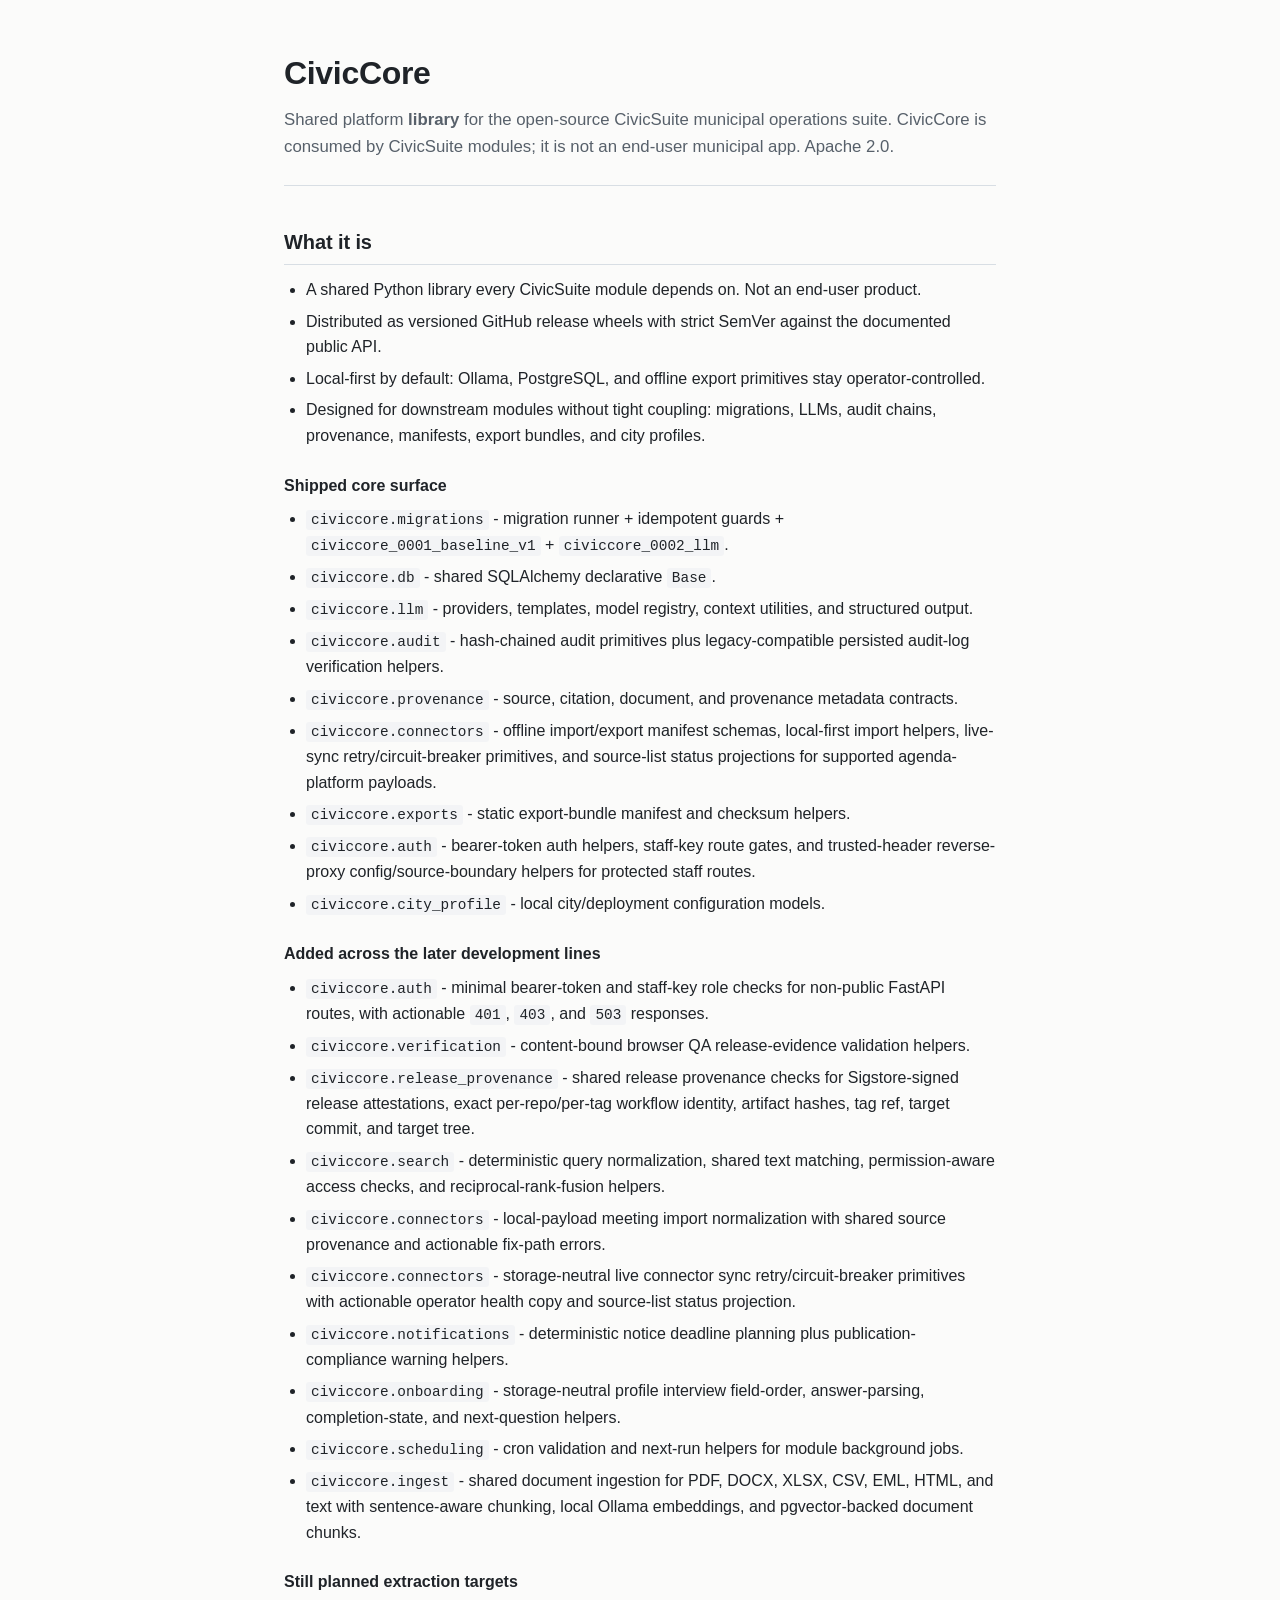
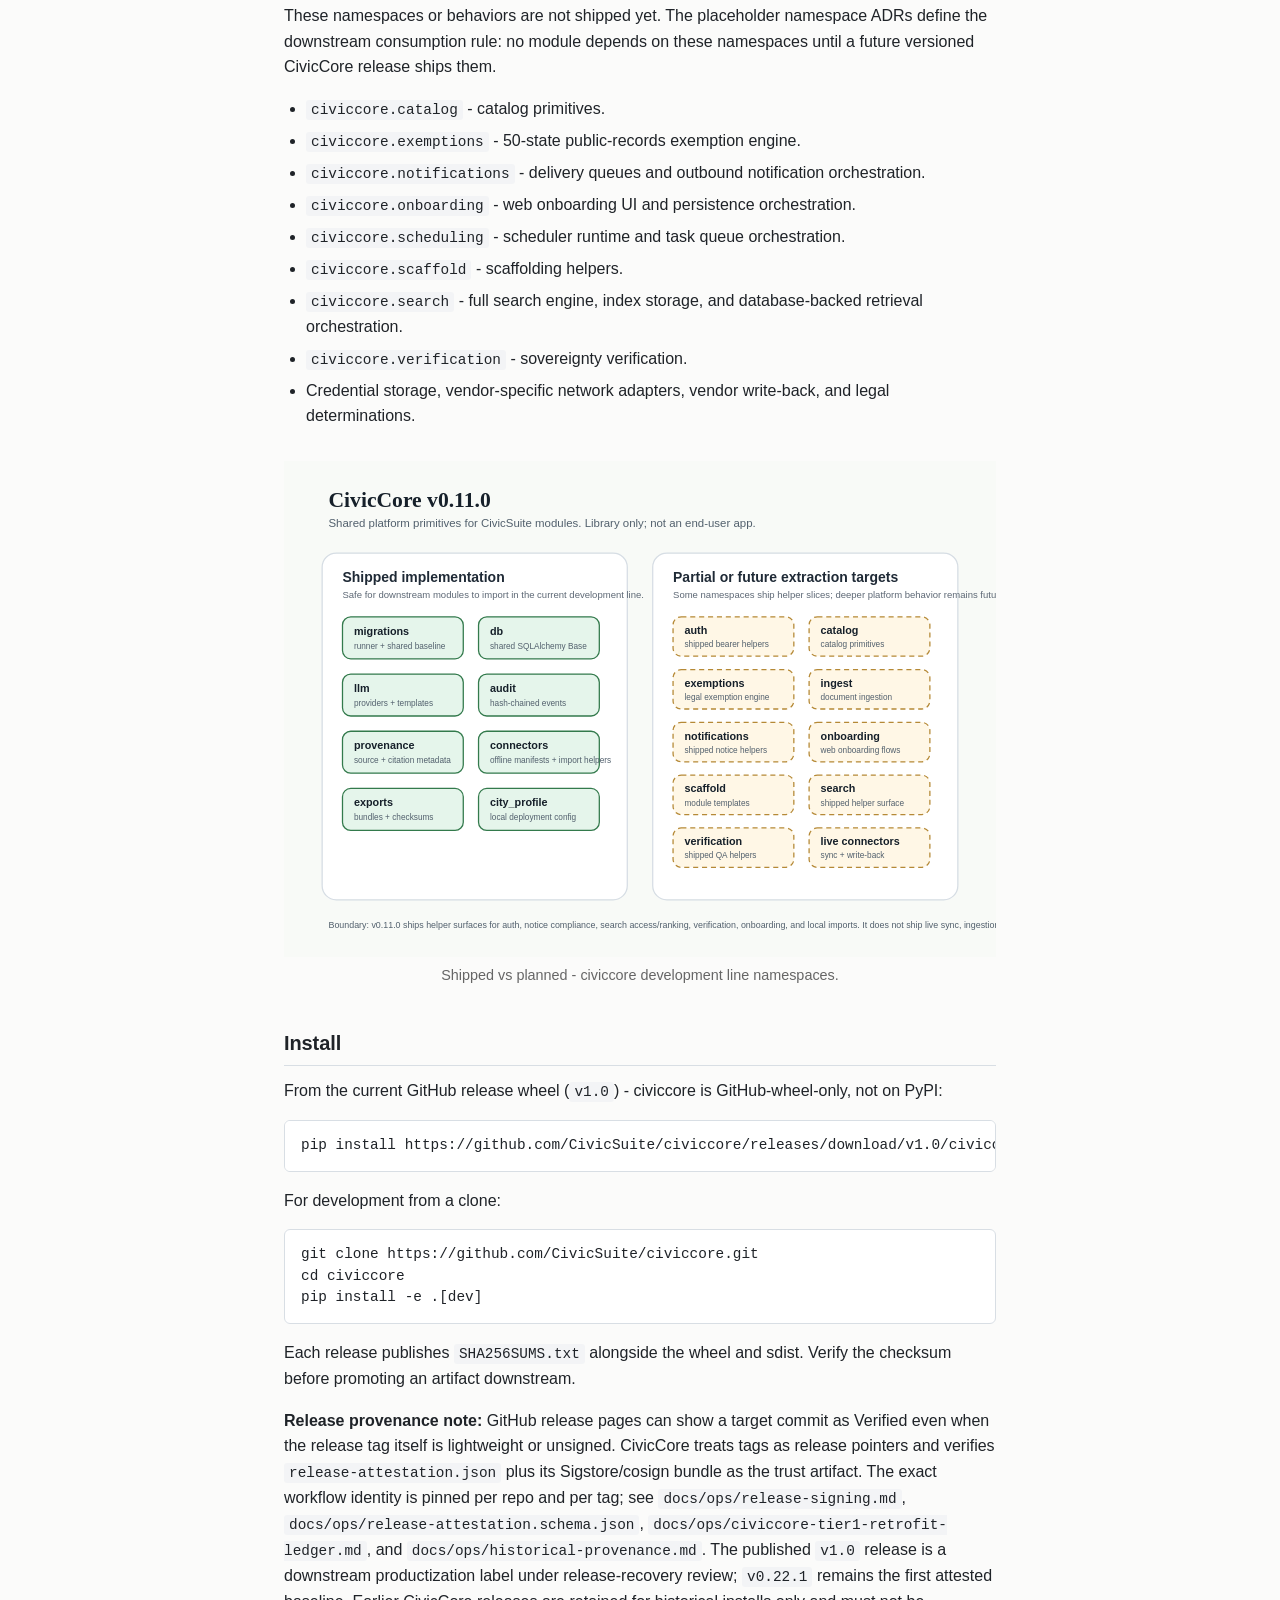
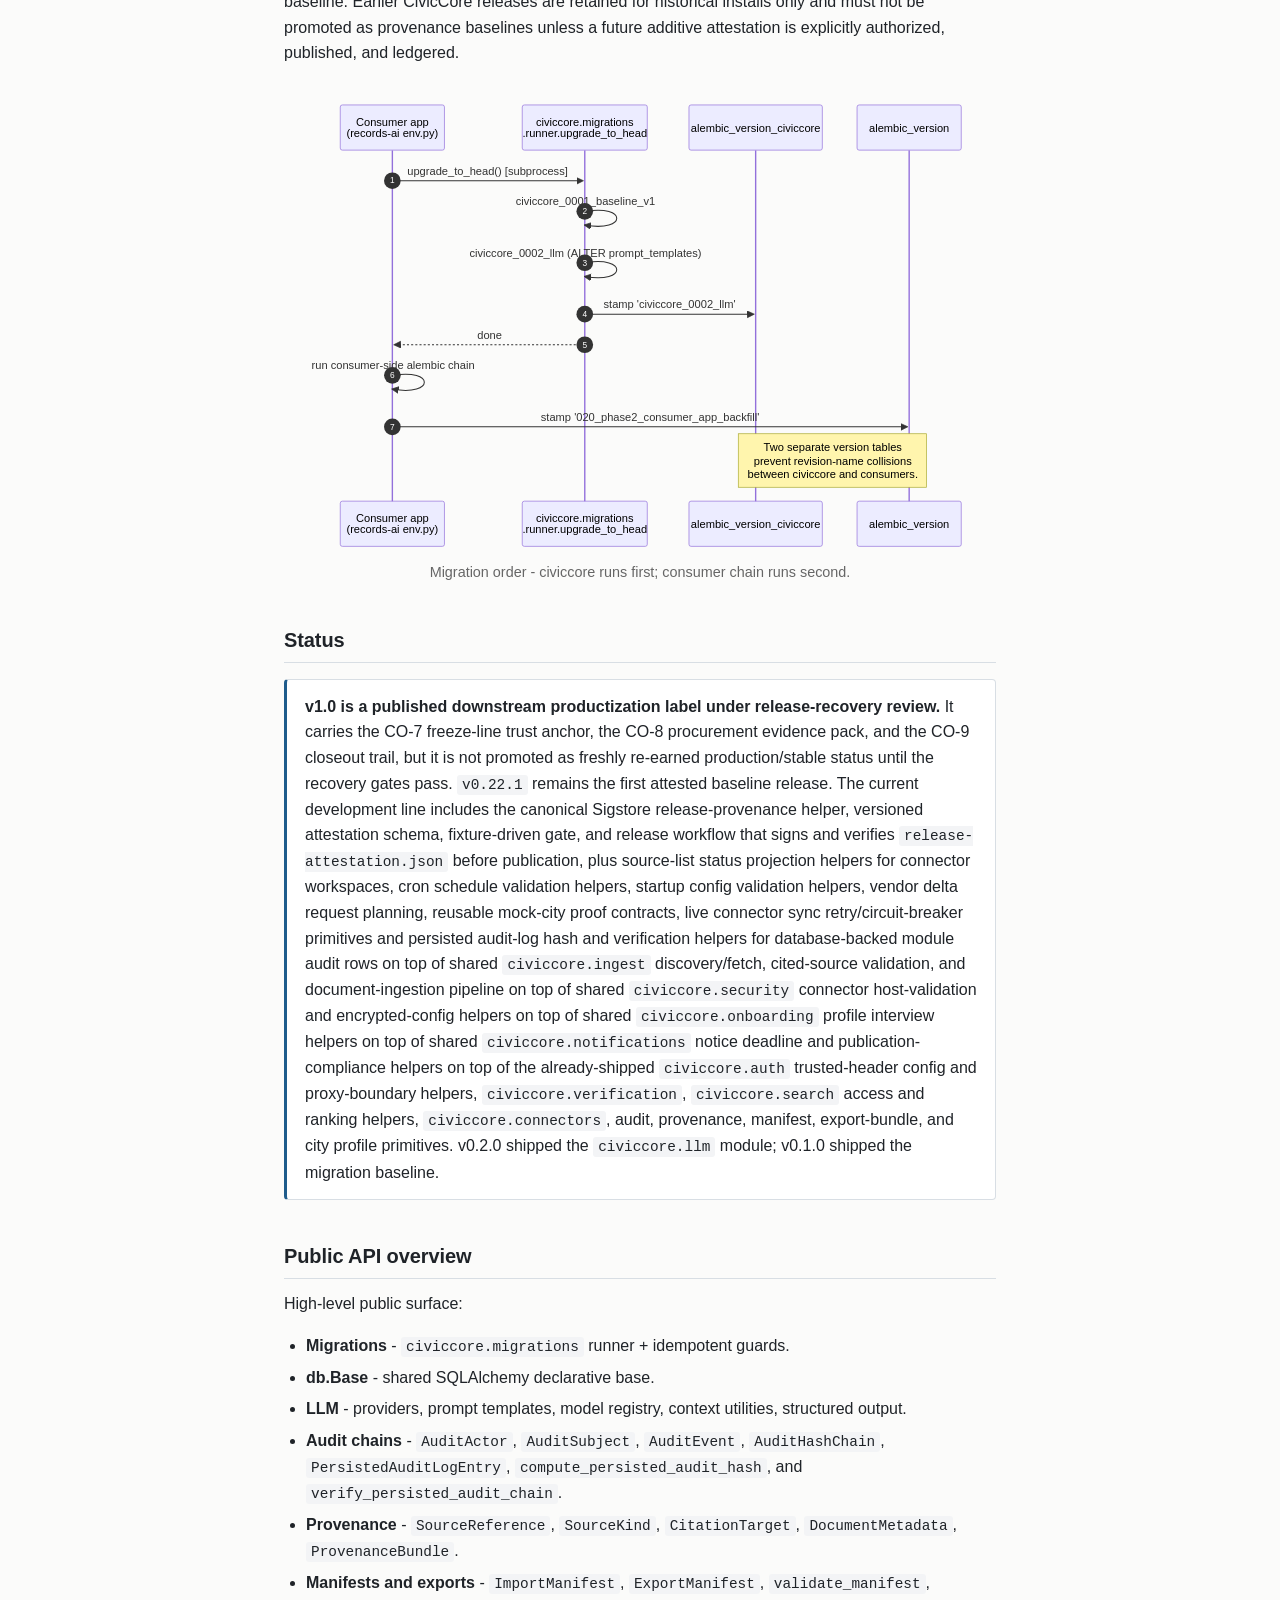
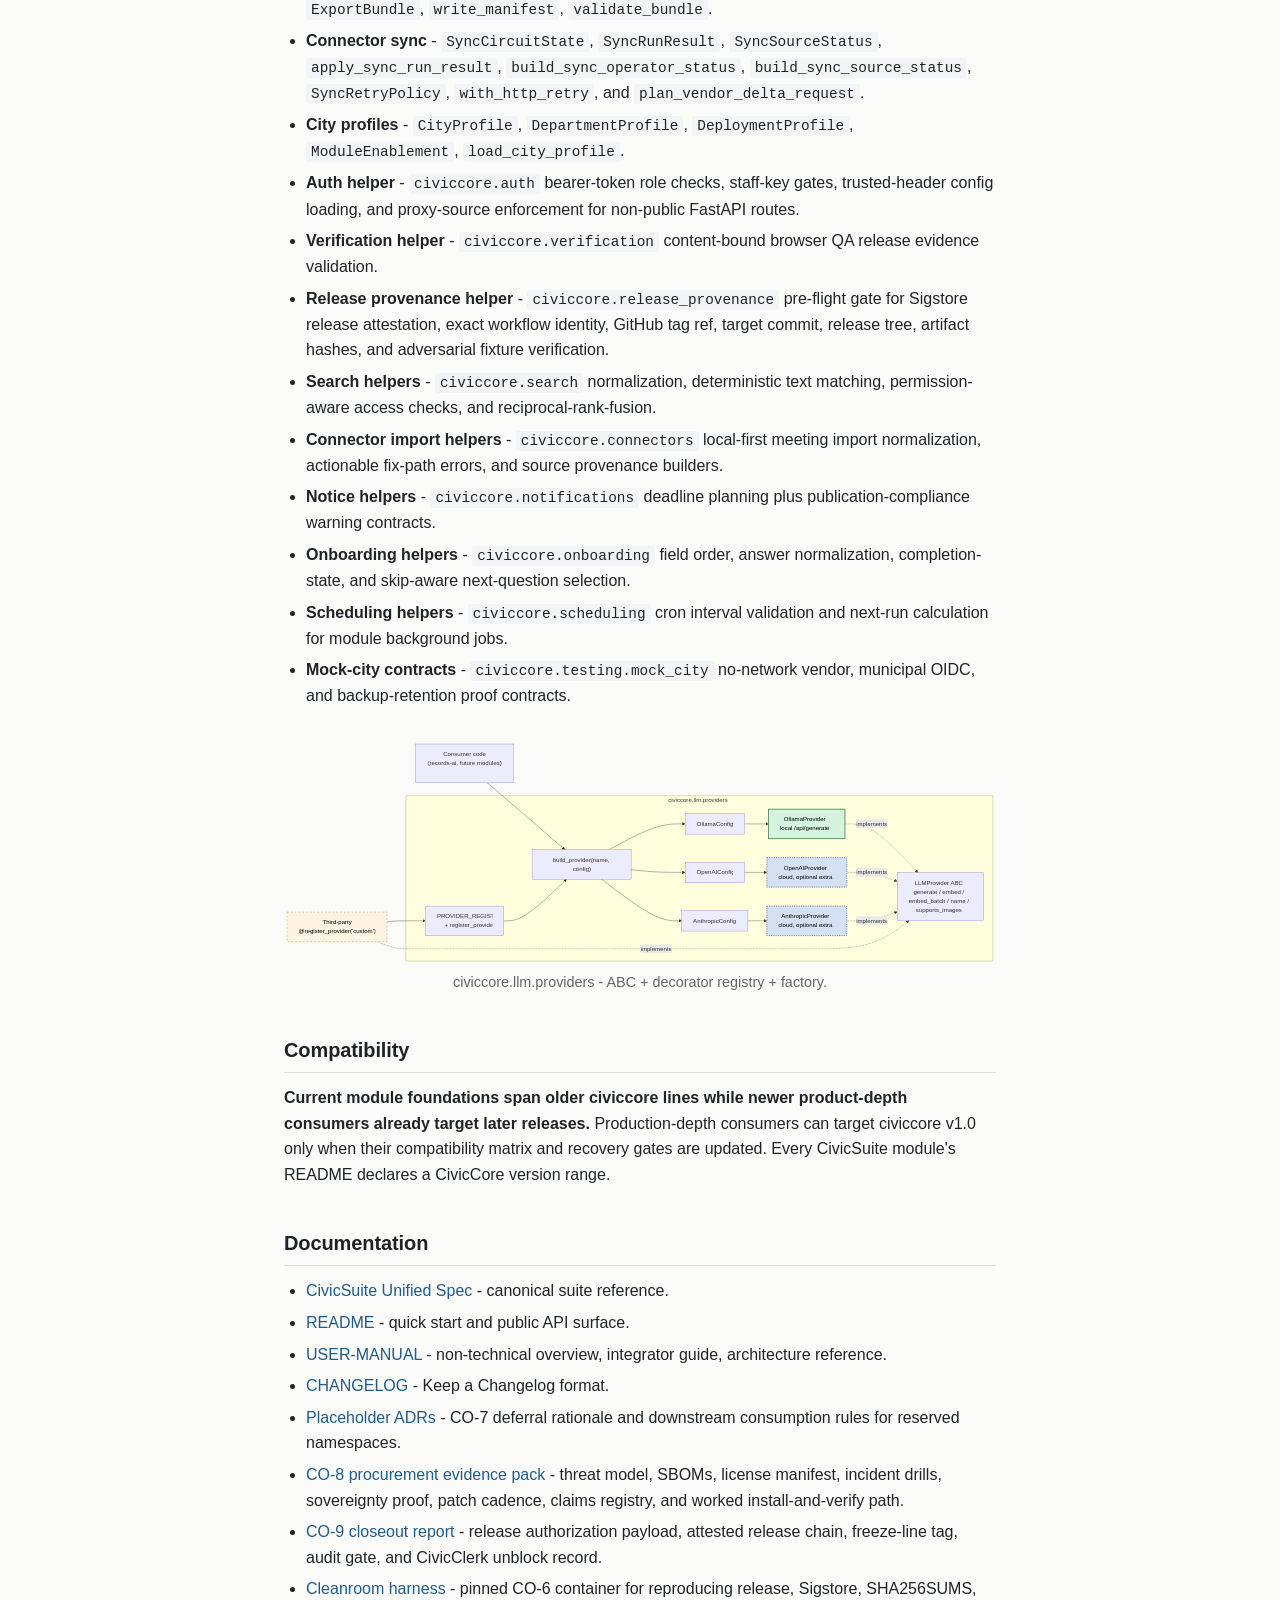
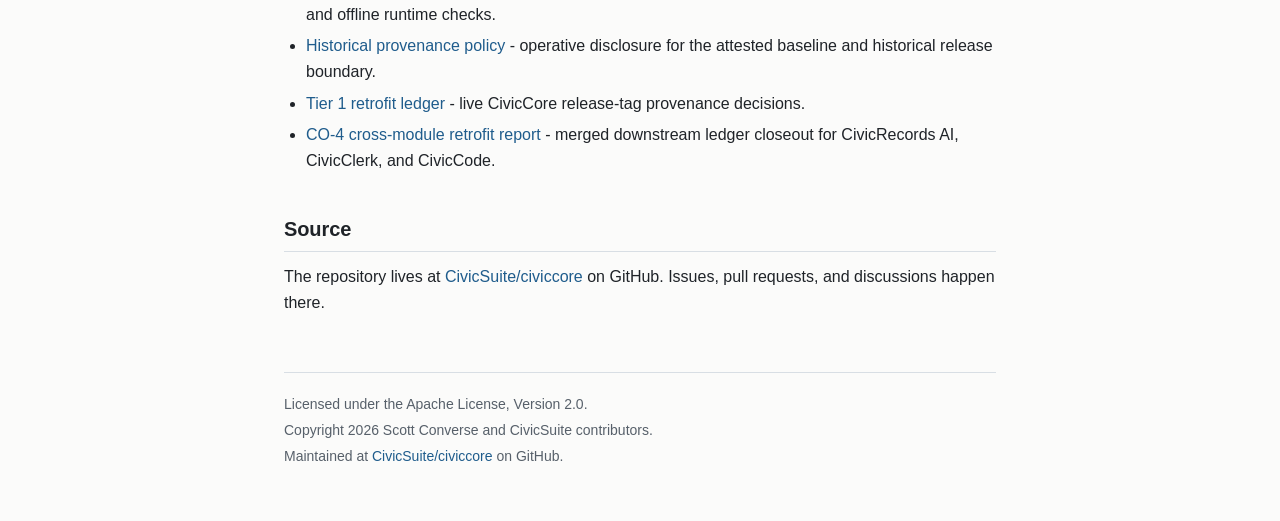
==== commit 3532f042: "feat: add shared document ingestion pipeline" ====
--- a/docs/index.html
+++ b/docs/index.html
@@ -153,6 +153,7 @@
         <li><code>civiccore.notifications</code> - deterministic notice deadline planning plus publication-compliance warning helpers.</li>
         <li><code>civiccore.onboarding</code> - storage-neutral profile interview field-order, answer-parsing, completion-state, and next-question helpers.</li>
         <li><code>civiccore.scheduling</code> - cron validation and next-run helpers for module background jobs.</li>
+        <li><code>civiccore.ingest</code> - shared document ingestion for PDF, DOCX, XLSX, CSV, EML, HTML, and text with sentence-aware chunking, local Ollama embeddings, and pgvector-backed document chunks.</li>
       </ul>
 
       <h3>Still planned extraction targets</h3>
@@ -160,7 +161,6 @@
       <ul>
         <li><code>civiccore.catalog</code> - catalog primitives.</li>
         <li><code>civiccore.exemptions</code> - 50-state public-records exemption engine.</li>
-        <li><code>civiccore.ingest</code> - shared discovery/fetch record contracts plus cited-source validation helpers.</li>
         <li><code>civiccore.notifications</code> - delivery queues and outbound notification orchestration.</li>
         <li><code>civiccore.onboarding</code> - web onboarding UI and persistence orchestration.</li>
         <li><code>civiccore.scheduling</code> - scheduler runtime and task queue orchestration.</li>
@@ -206,7 +206,7 @@
           vendor delta request planning, reusable mock-city proof contracts, live connector sync retry/circuit-breaker primitives
           and persisted audit-log hash and verification helpers for
           database-backed module audit rows on top of shared <code>civiccore.ingest</code>
-          discovery/fetch and cited-source validation contracts on top of shared <code>civiccore.security</code>
+          discovery/fetch, cited-source validation, and document-ingestion pipeline on top of shared <code>civiccore.security</code>
           connector host-validation and encrypted-config helpers on top of shared <code>civiccore.onboarding</code>
           profile interview helpers on top of shared <code>civiccore.notifications</code>
           notice deadline and publication-compliance helpers on top of the already-shipped
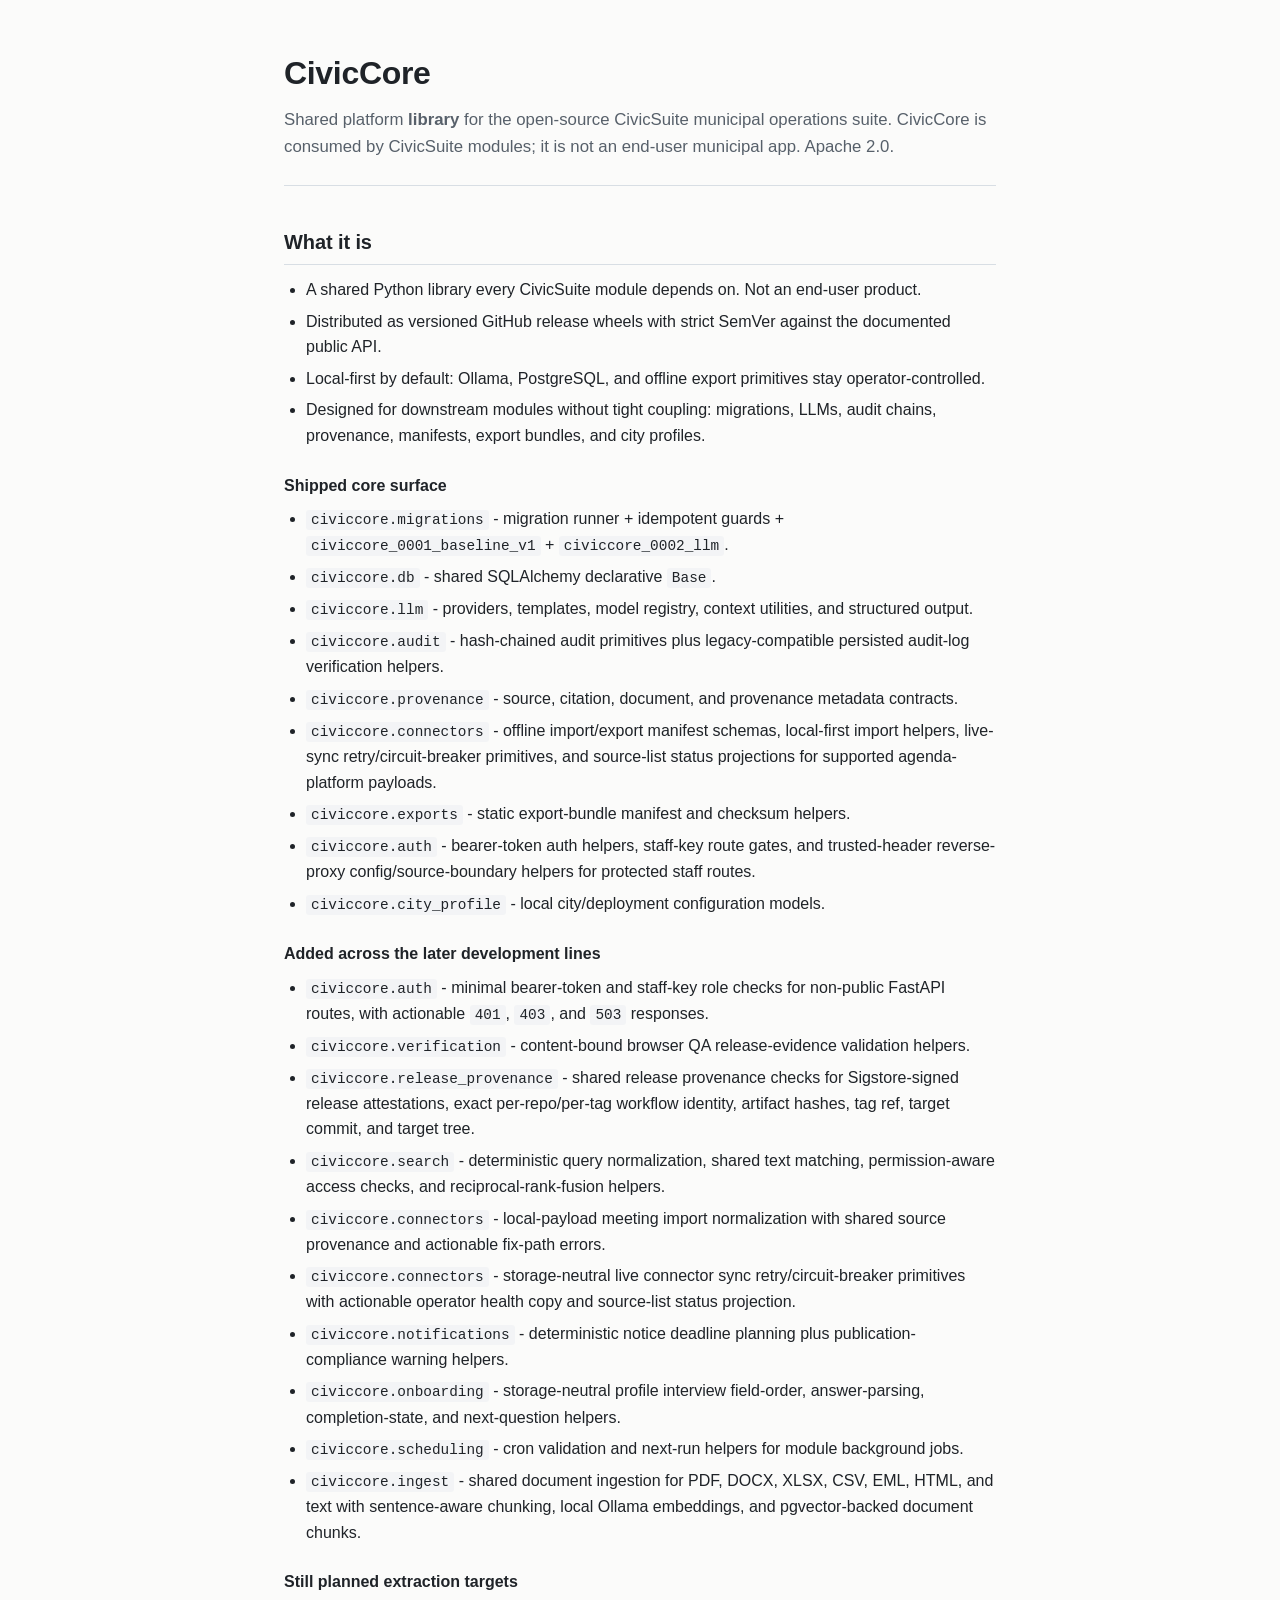
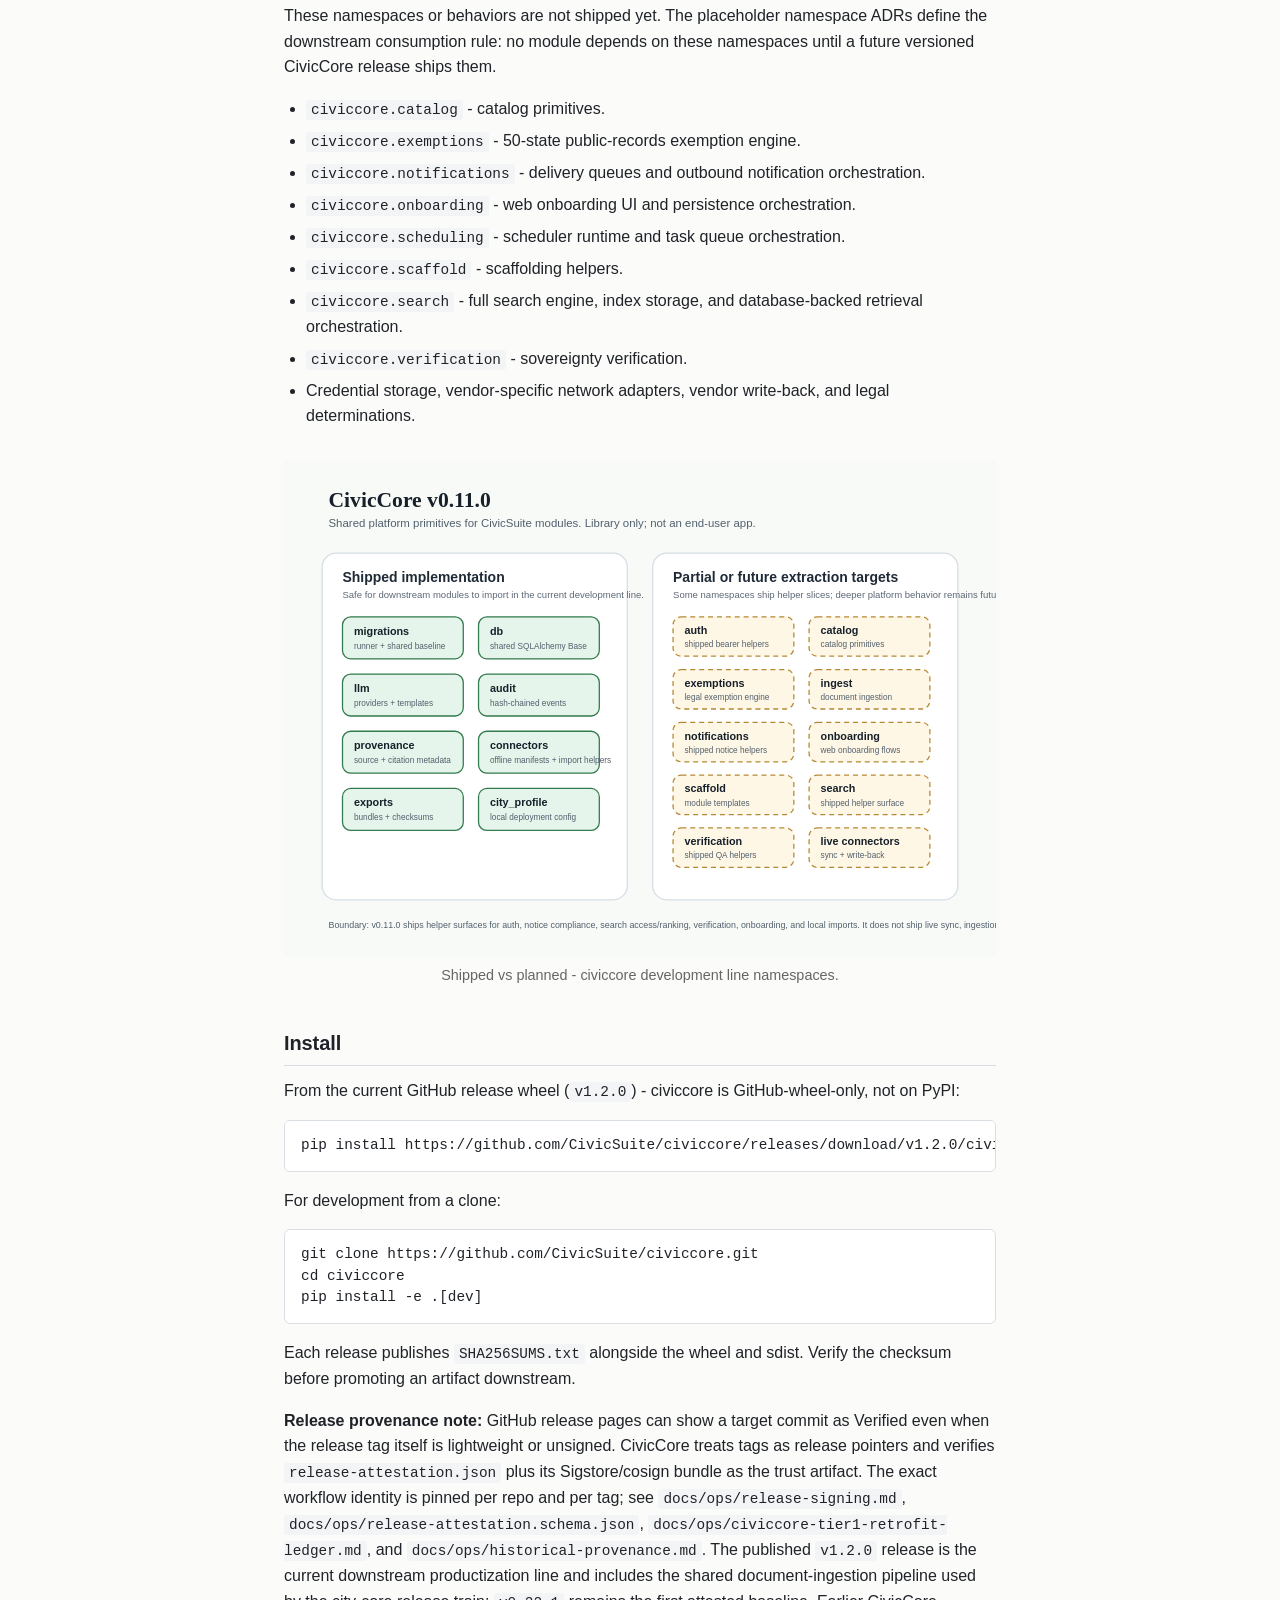
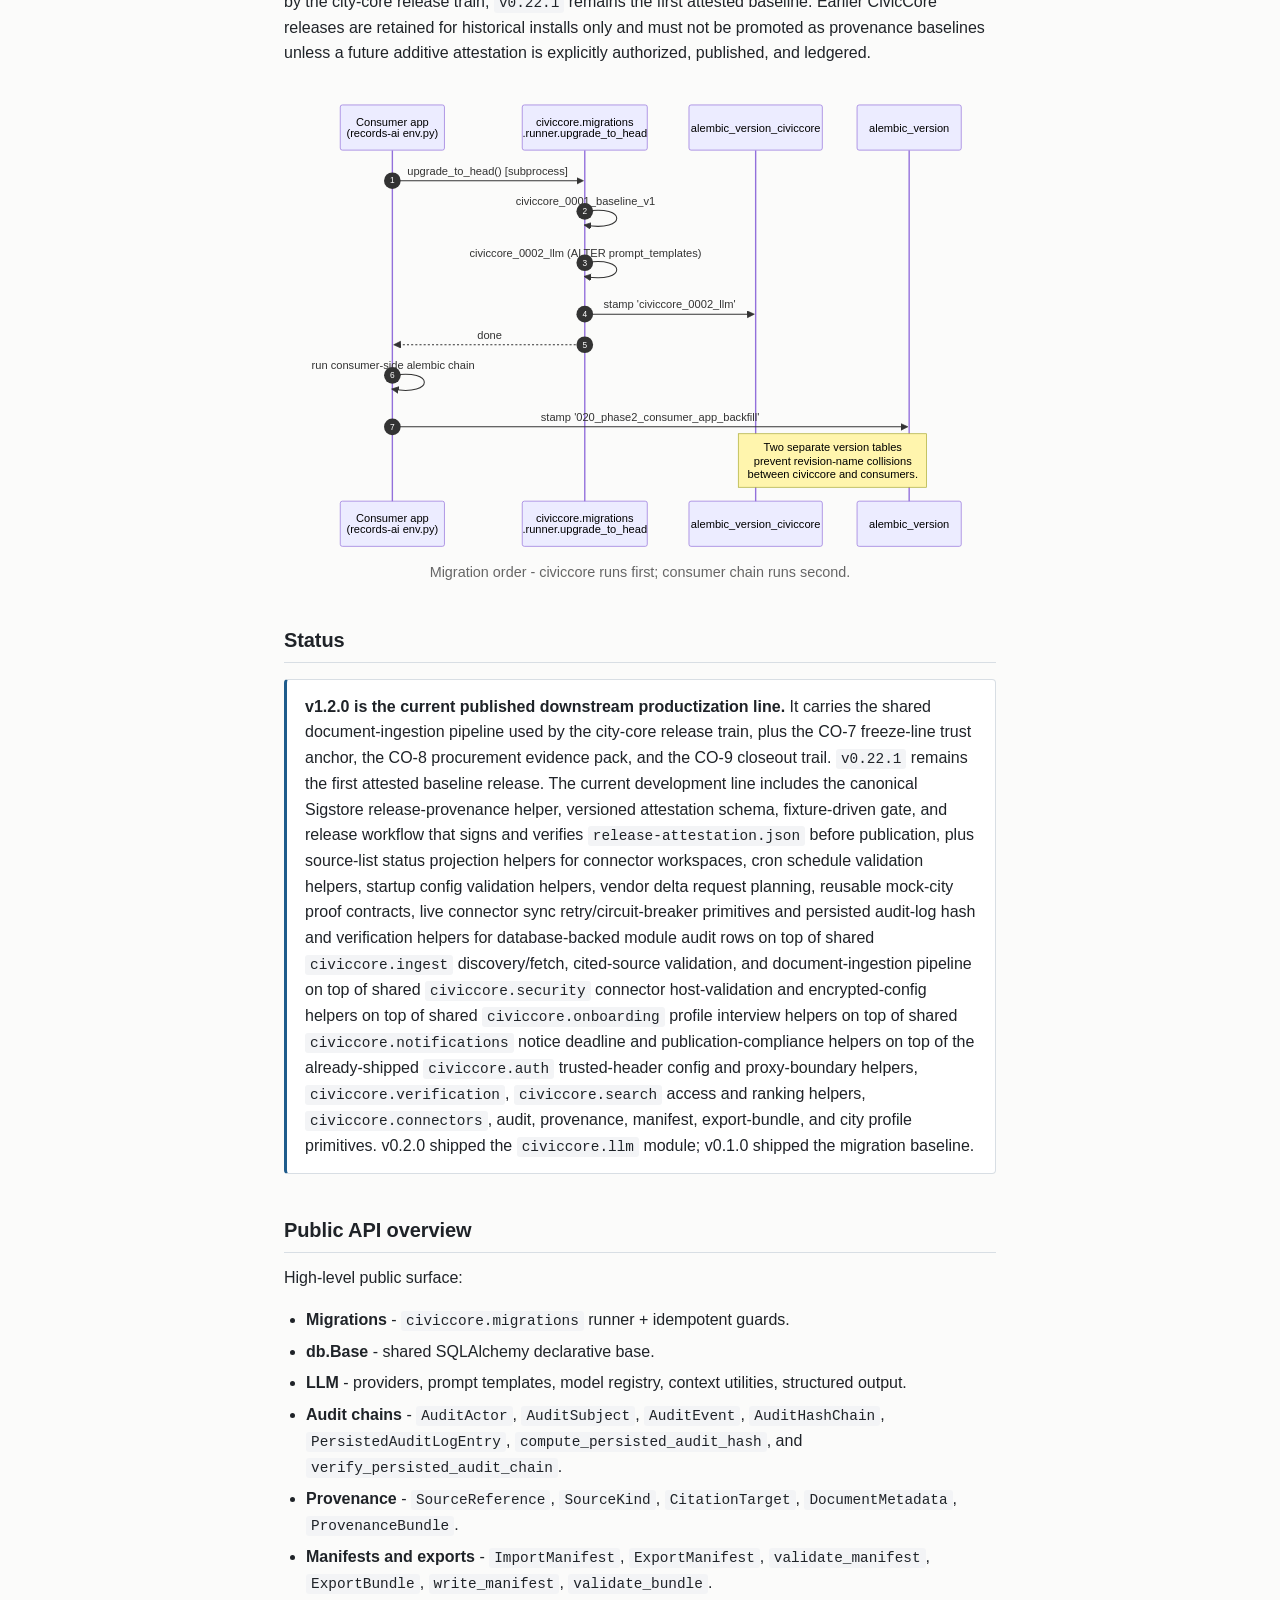
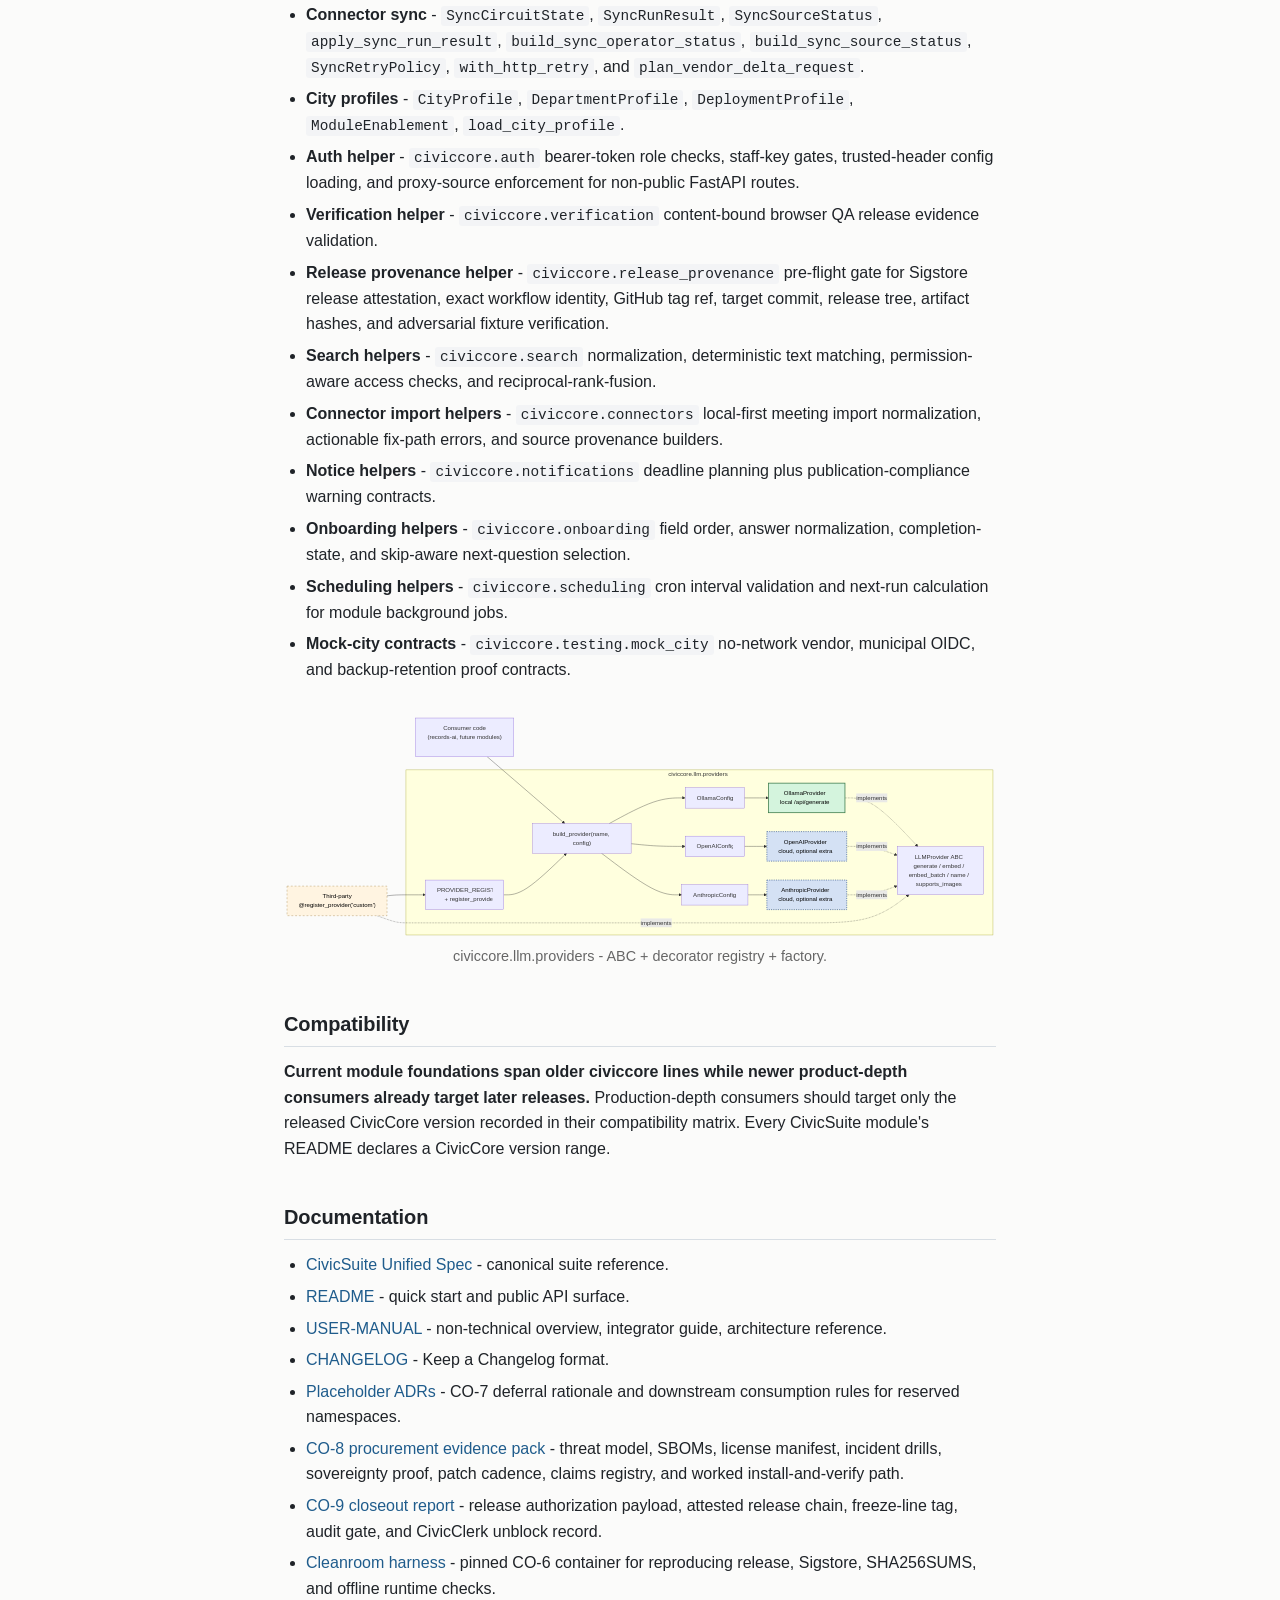
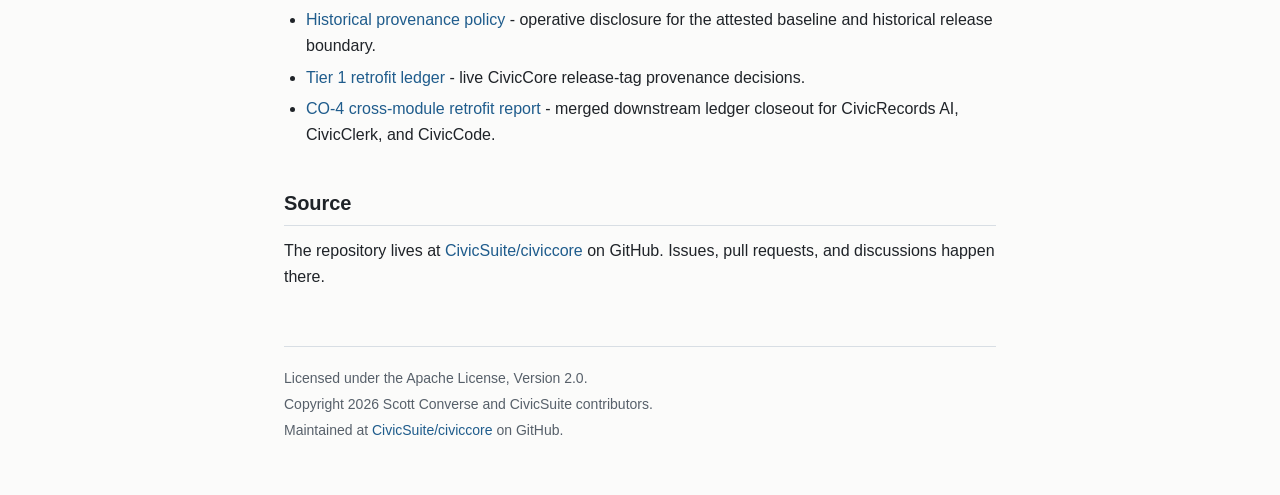
==== commit d2a7a610: "release: prepare civiccore v1.2.0" ====
--- a/docs/index.html
+++ b/docs/index.html
@@ -3,8 +3,8 @@
 <head>
   <meta charset="utf-8">
   <meta name="viewport" content="width=device-width, initial-scale=1">
-<meta name="description" content="CivicCore v1.0 - shared platform library for the open-source CivicSuite municipal operations suite. Provisional during release recovery. Not an end-user app. Apache 2.0.">
-<title>CivicCore v1.0 - CivicSuite shared platform library (provisional)</title>
+<meta name="description" content="CivicCore v1.2.0 - shared platform library for the open-source CivicSuite municipal operations suite. Not an end-user app. Apache 2.0.">
+<title>CivicCore v1.2.0 - CivicSuite shared platform library</title>
   <style>
     :root {
       --text: #1f2328;
@@ -178,14 +178,14 @@
 
     <section aria-labelledby="install">
       <h2 id="install">Install</h2>
-      <p>From the current GitHub release wheel (<code>v1.0</code>) - civiccore is GitHub-wheel-only, not on PyPI:</p>
-      <pre><code>pip install https://github.com/CivicSuite/civiccore/releases/download/v1.0/civiccore-1.0.0-py3-none-any.whl</code></pre>
+      <p>From the current GitHub release wheel (<code>v1.2.0</code>) - civiccore is GitHub-wheel-only, not on PyPI:</p>
+      <pre><code>pip install https://github.com/CivicSuite/civiccore/releases/download/v1.2.0/civiccore-1.2.0-py3-none-any.whl</code></pre>
       <p>For development from a clone:</p>
       <pre><code>git clone https://github.com/CivicSuite/civiccore.git
 cd civiccore
 pip install -e .[dev]</code></pre>
       <p>Each release publishes <code>SHA256SUMS.txt</code> alongside the wheel and sdist. Verify the checksum before promoting an artifact downstream.</p>
-      <p><strong>Release provenance note:</strong> GitHub release pages can show a target commit as Verified even when the release tag itself is lightweight or unsigned. CivicCore treats tags as release pointers and verifies <code>release-attestation.json</code> plus its Sigstore/cosign bundle as the trust artifact. The exact workflow identity is pinned per repo and per tag; see <code>docs/ops/release-signing.md</code>, <code>docs/ops/release-attestation.schema.json</code>, <code>docs/ops/civiccore-tier1-retrofit-ledger.md</code>, and <code>docs/ops/historical-provenance.md</code>. The published <code>v1.0</code> release is a downstream productization label under release-recovery review; <code>v0.22.1</code> remains the first attested baseline. Earlier CivicCore releases are retained for historical installs only and must not be promoted as provenance baselines unless a future additive attestation is explicitly authorized, published, and ledgered.</p>
+      <p><strong>Release provenance note:</strong> GitHub release pages can show a target commit as Verified even when the release tag itself is lightweight or unsigned. CivicCore treats tags as release pointers and verifies <code>release-attestation.json</code> plus its Sigstore/cosign bundle as the trust artifact. The exact workflow identity is pinned per repo and per tag; see <code>docs/ops/release-signing.md</code>, <code>docs/ops/release-attestation.schema.json</code>, <code>docs/ops/civiccore-tier1-retrofit-ledger.md</code>, and <code>docs/ops/historical-provenance.md</code>. The published <code>v1.2.0</code> release is the current downstream productization line and includes the shared document-ingestion pipeline used by the city-core release train; <code>v0.22.1</code> remains the first attested baseline. Earlier CivicCore releases are retained for historical installs only and must not be promoted as provenance baselines unless a future additive attestation is explicitly authorized, published, and ledgered.</p>
       <figure style="margin: 2em 0;">
         <img src="diagrams/migration-order.svg" alt="Consumer apps invoke civiccore migrations before their own Alembic chain." style="max-width: 100%; height: auto; display: block; margin: 0 auto;">
         <figcaption style="text-align: center; color: #666; font-size: 0.9em; margin-top: 0.5em;">Migration order - civiccore runs first; consumer chain runs second.</figcaption>
@@ -196,8 +196,8 @@
       <h2 id="status">Status</h2>
       <div class="status">
         <p>
-          <strong>v1.0 is a published downstream productization label under release-recovery review.</strong>
-          It carries the CO-7 freeze-line trust anchor, the CO-8 procurement evidence pack, and the CO-9 closeout trail, but it is not promoted as freshly re-earned production/stable status until the recovery gates pass.
+          <strong>v1.2.0 is the current published downstream productization line.</strong>
+          It carries the shared document-ingestion pipeline used by the city-core release train, plus the CO-7 freeze-line trust anchor, the CO-8 procurement evidence pack, and the CO-9 closeout trail.
           <code>v0.22.1</code> remains the first attested baseline release. The current development line includes the canonical Sigstore release-provenance helper,
           versioned attestation schema, fixture-driven gate, and release workflow that signs and verifies
           <code>release-attestation.json</code> before publication, plus source-list status projection helpers for connector workspaces,
@@ -250,7 +250,7 @@
       <h2 id="compat">Compatibility</h2>
       <p>
         <strong>Current module foundations span older civiccore lines while newer product-depth consumers already target later releases.</strong>
-          Production-depth consumers can target civiccore v1.0 only when their compatibility matrix and recovery gates are updated. Every CivicSuite
+          Production-depth consumers should target only the released CivicCore version recorded in their compatibility matrix. Every CivicSuite
           module's README declares a CivicCore version range.
         </p>
     </section>
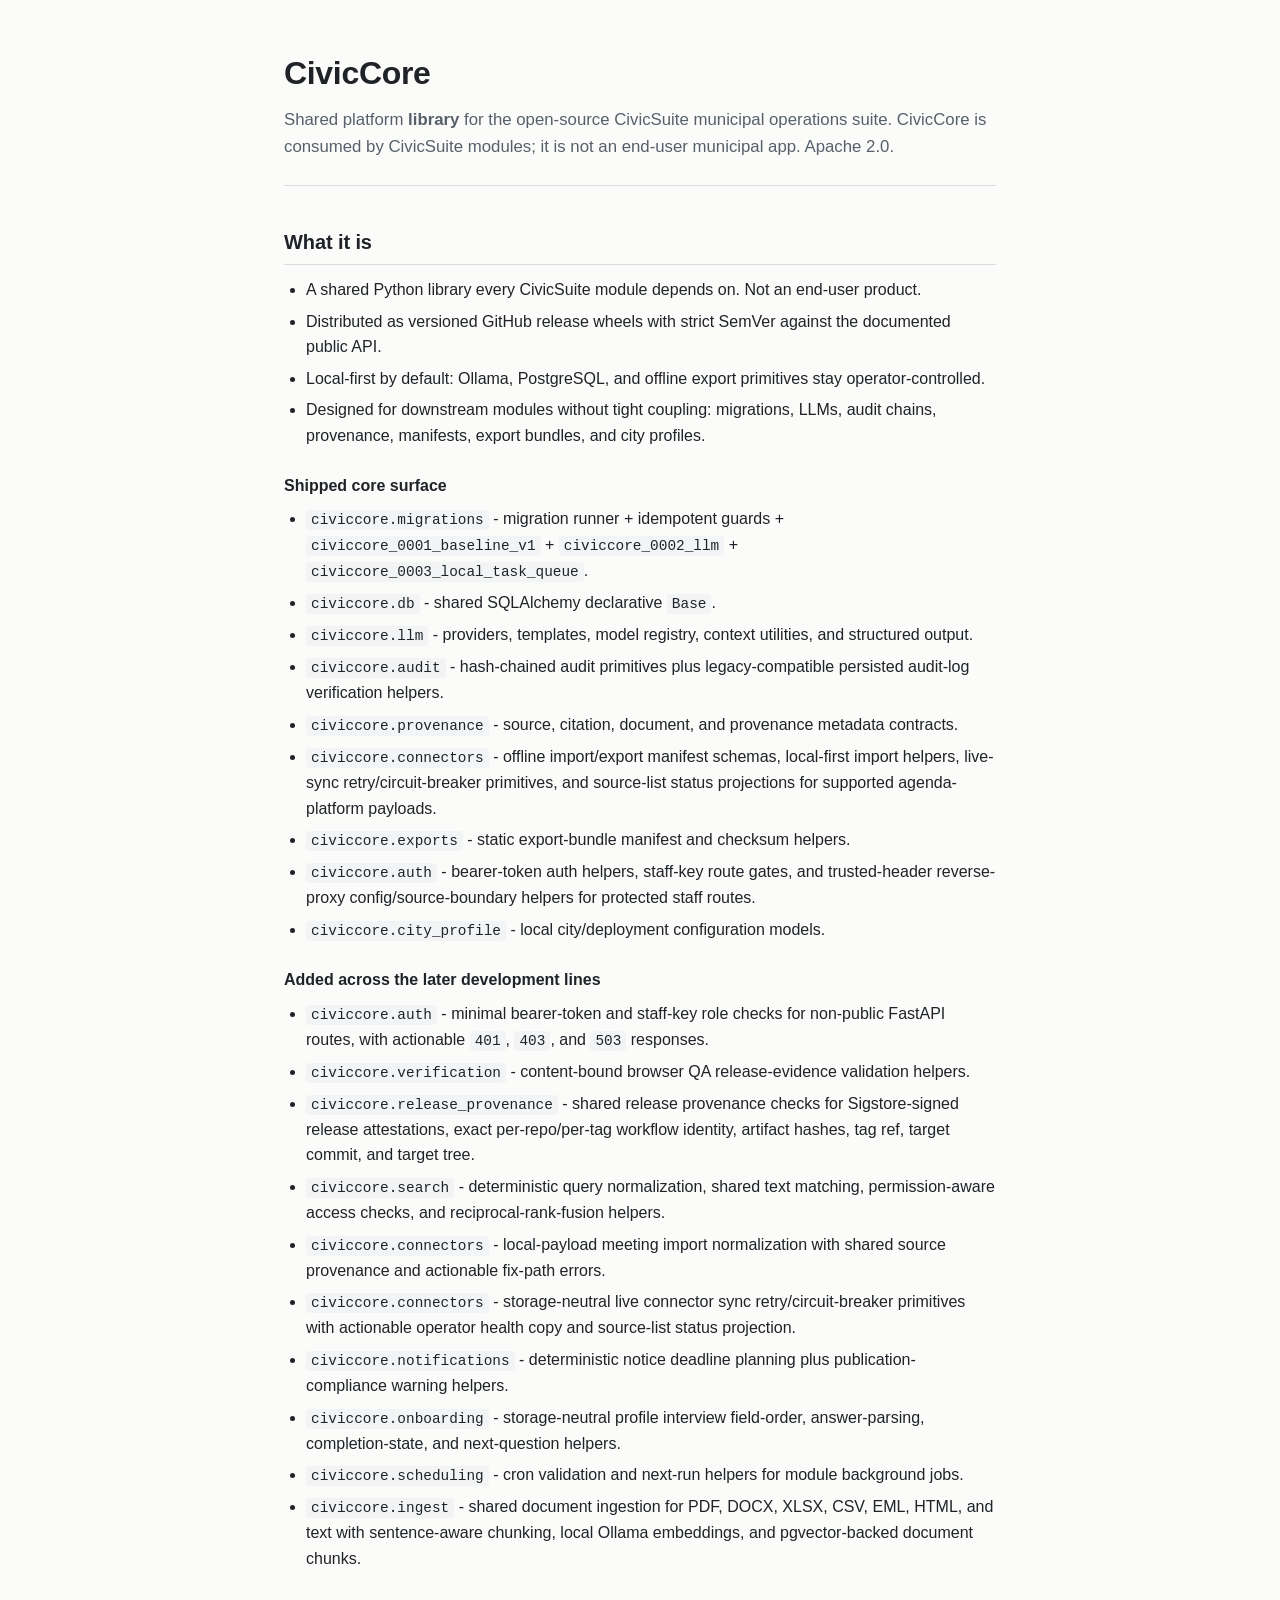
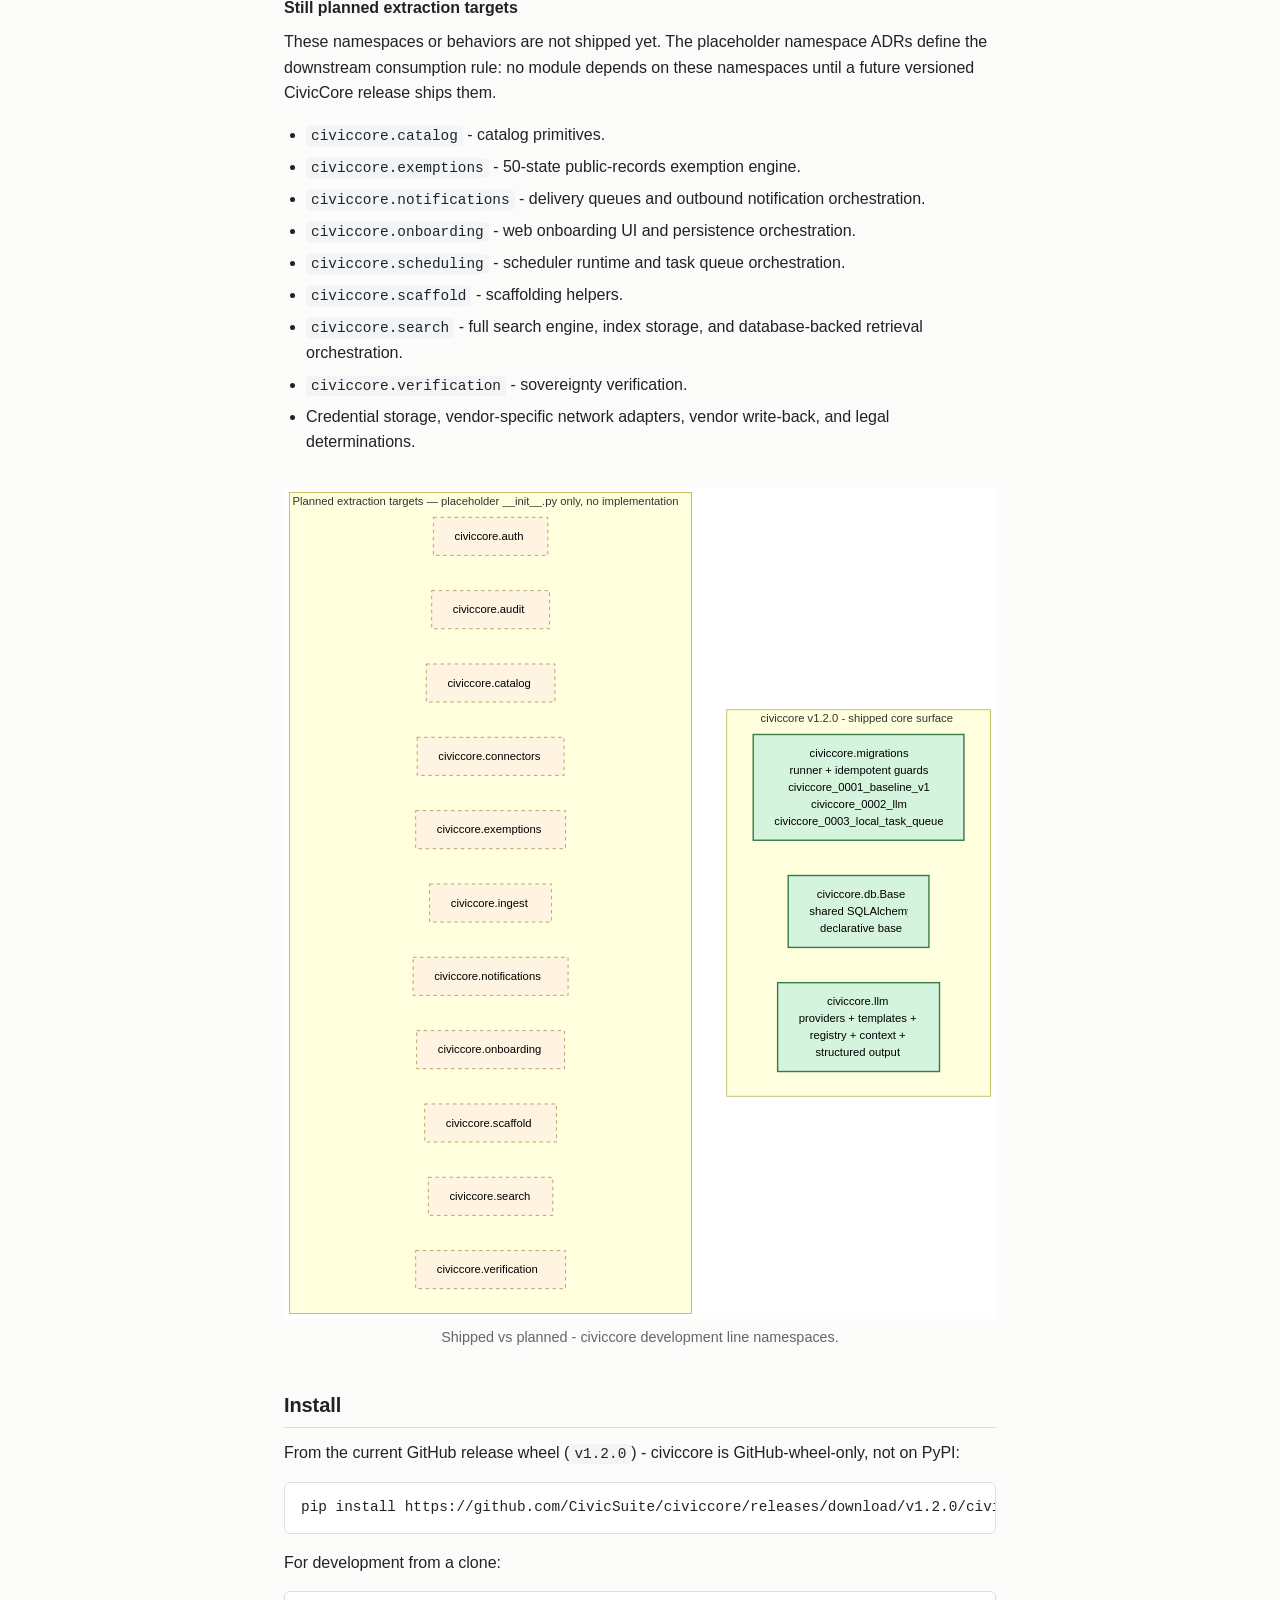
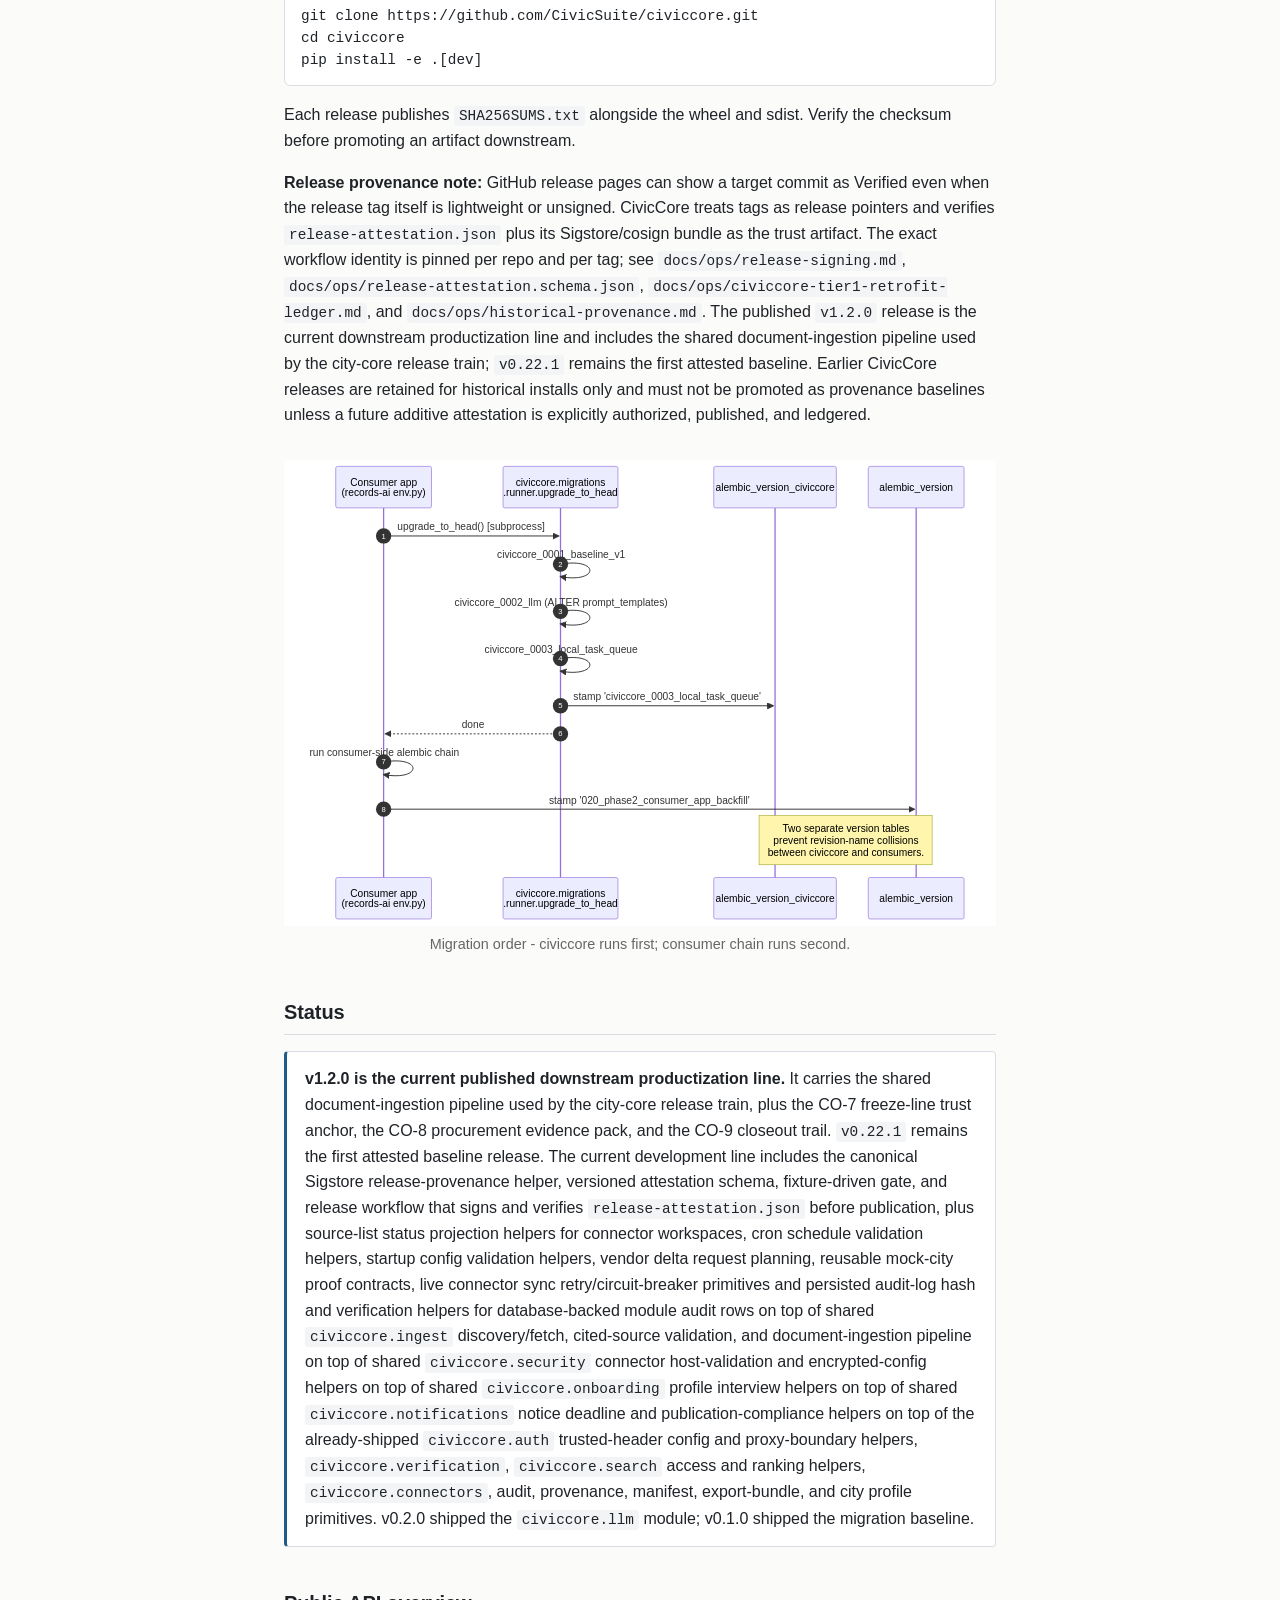
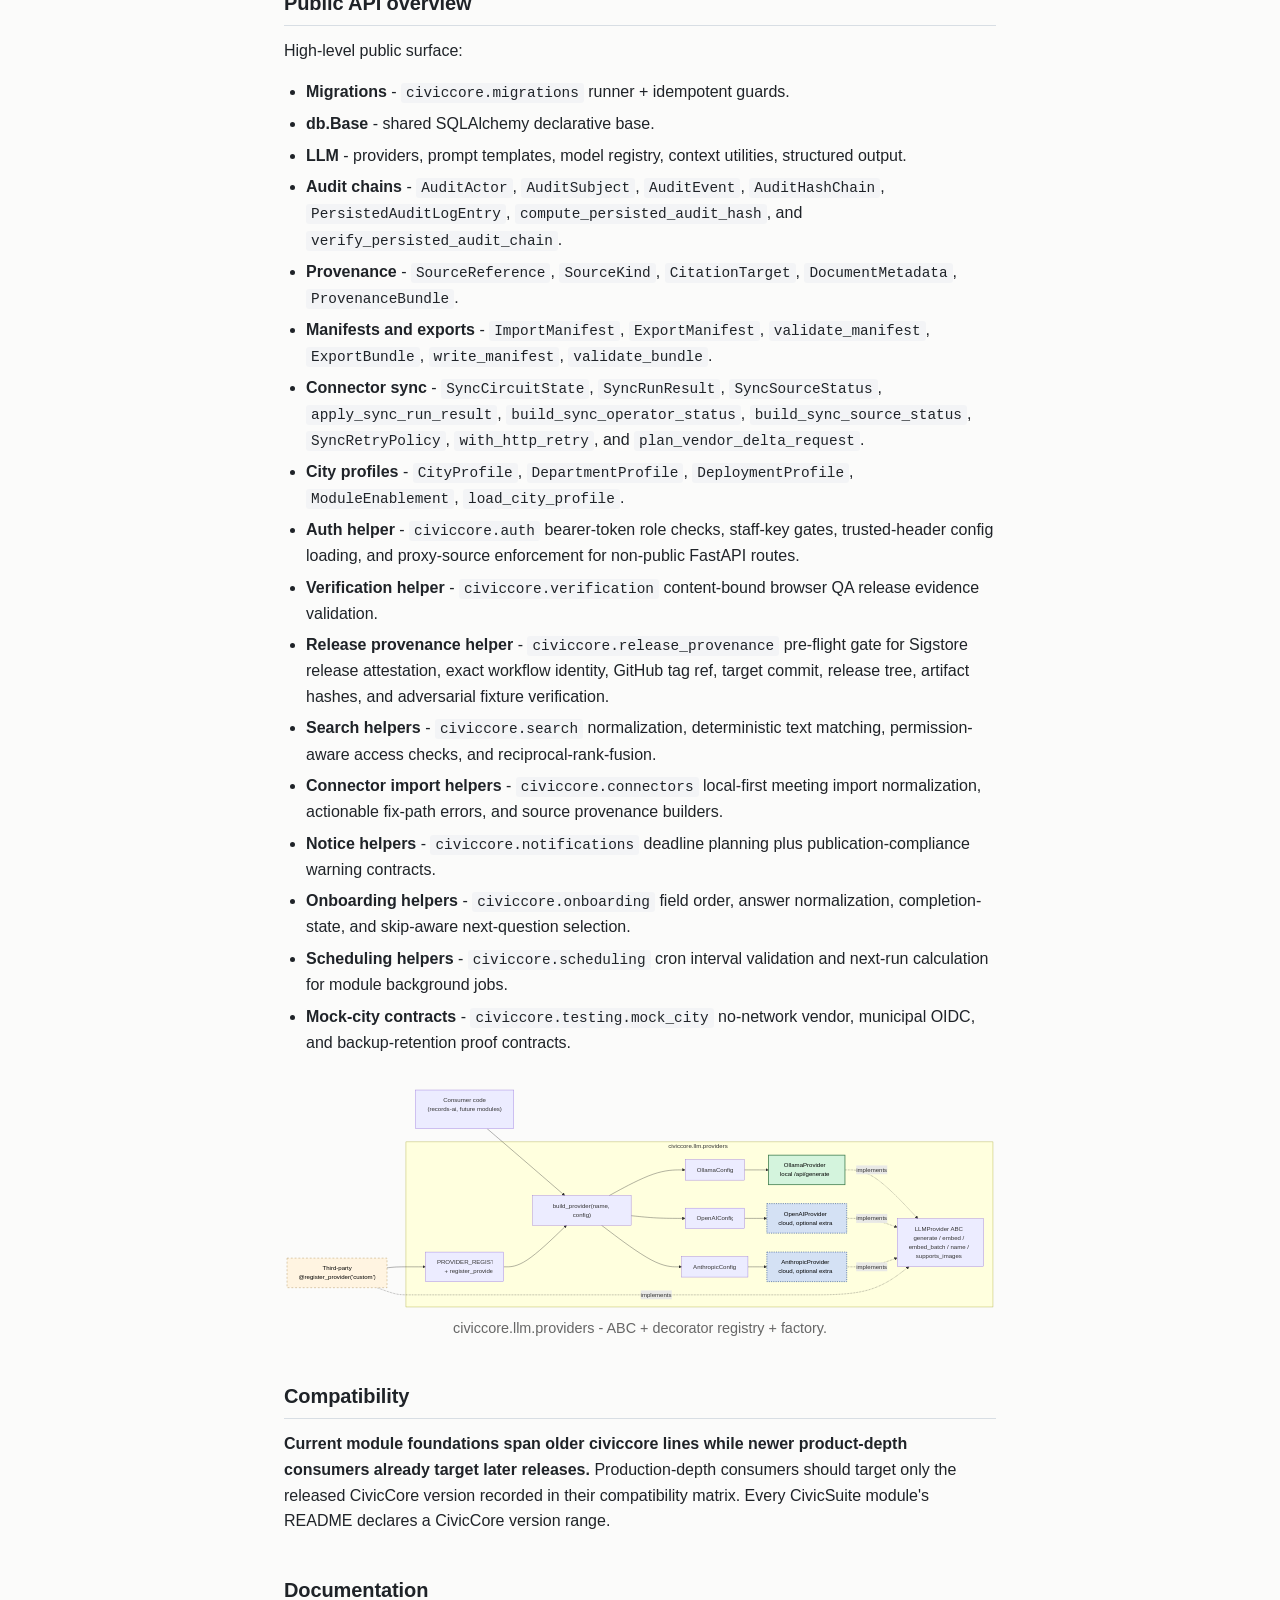
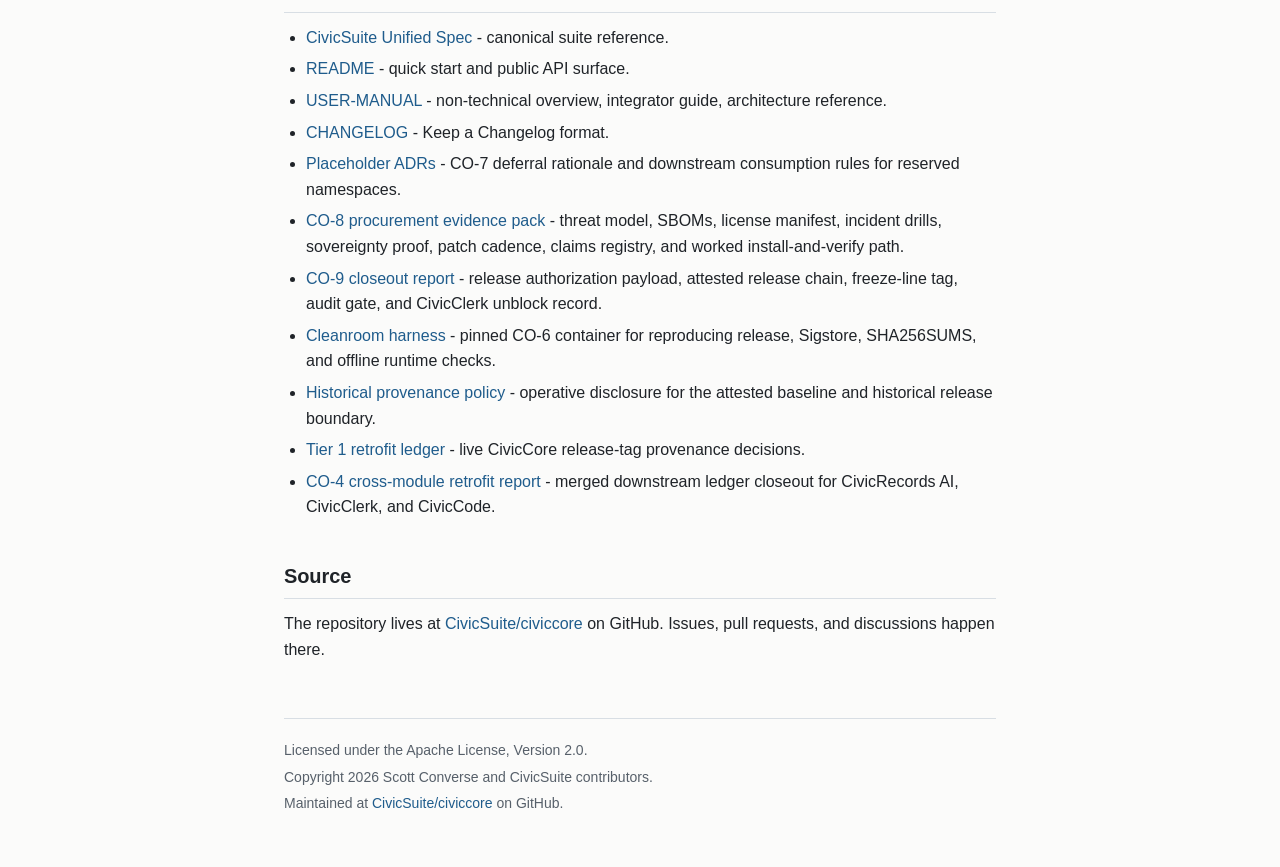
==== commit e2d035b0: "Add PostgreSQL local task queue worker" ====
--- a/docs/index.html
+++ b/docs/index.html
@@ -131,7 +131,7 @@
 
       <h3>Shipped core surface</h3>
       <ul>
-        <li><code>civiccore.migrations</code> - migration runner + idempotent guards + <code>civiccore_0001_baseline_v1</code> + <code>civiccore_0002_llm</code>.</li>
+        <li><code>civiccore.migrations</code> - migration runner + idempotent guards + <code>civiccore_0001_baseline_v1</code> + <code>civiccore_0002_llm</code> + <code>civiccore_0003_local_task_queue</code>.</li>
         <li><code>civiccore.db</code> - shared SQLAlchemy declarative <code>Base</code>.</li>
         <li><code>civiccore.llm</code> - providers, templates, model registry, context utilities, and structured output.</li>
         <li><code>civiccore.audit</code> - hash-chained audit primitives plus legacy-compatible persisted audit-log verification helpers.</li>
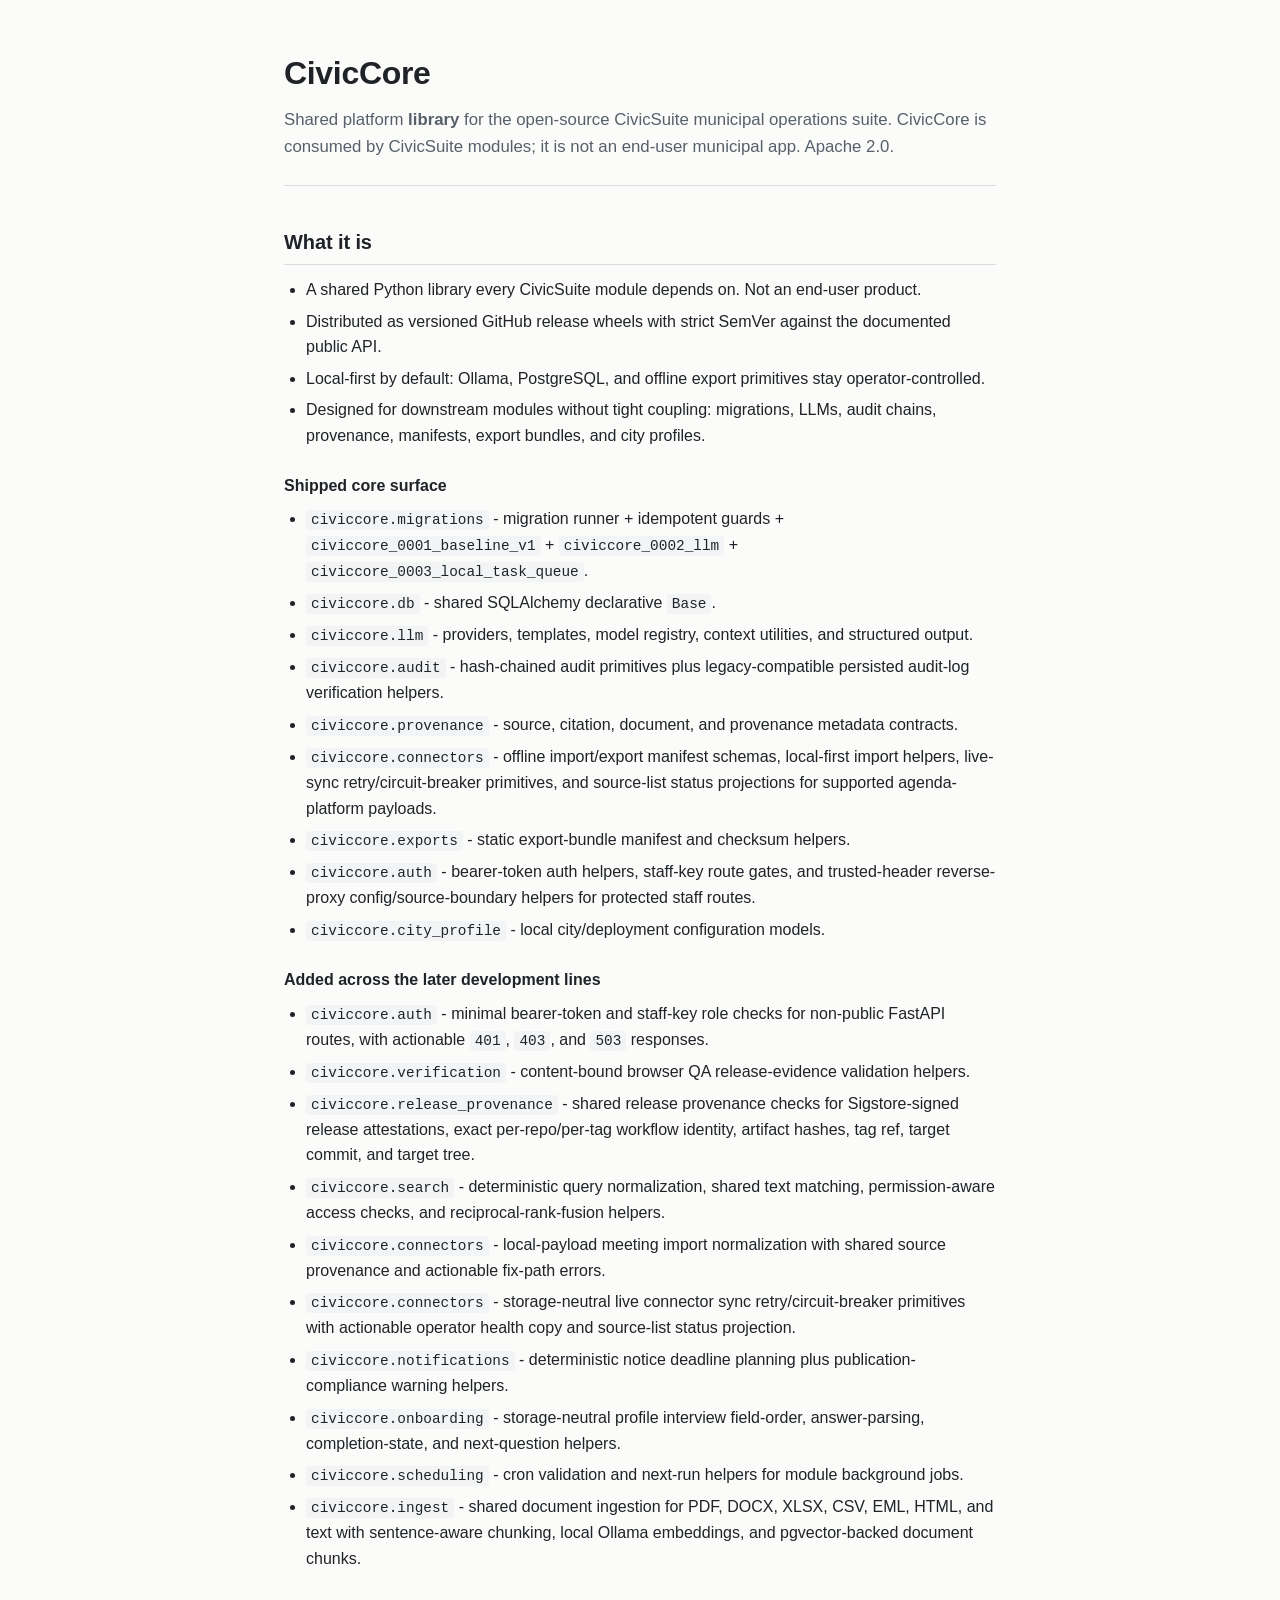
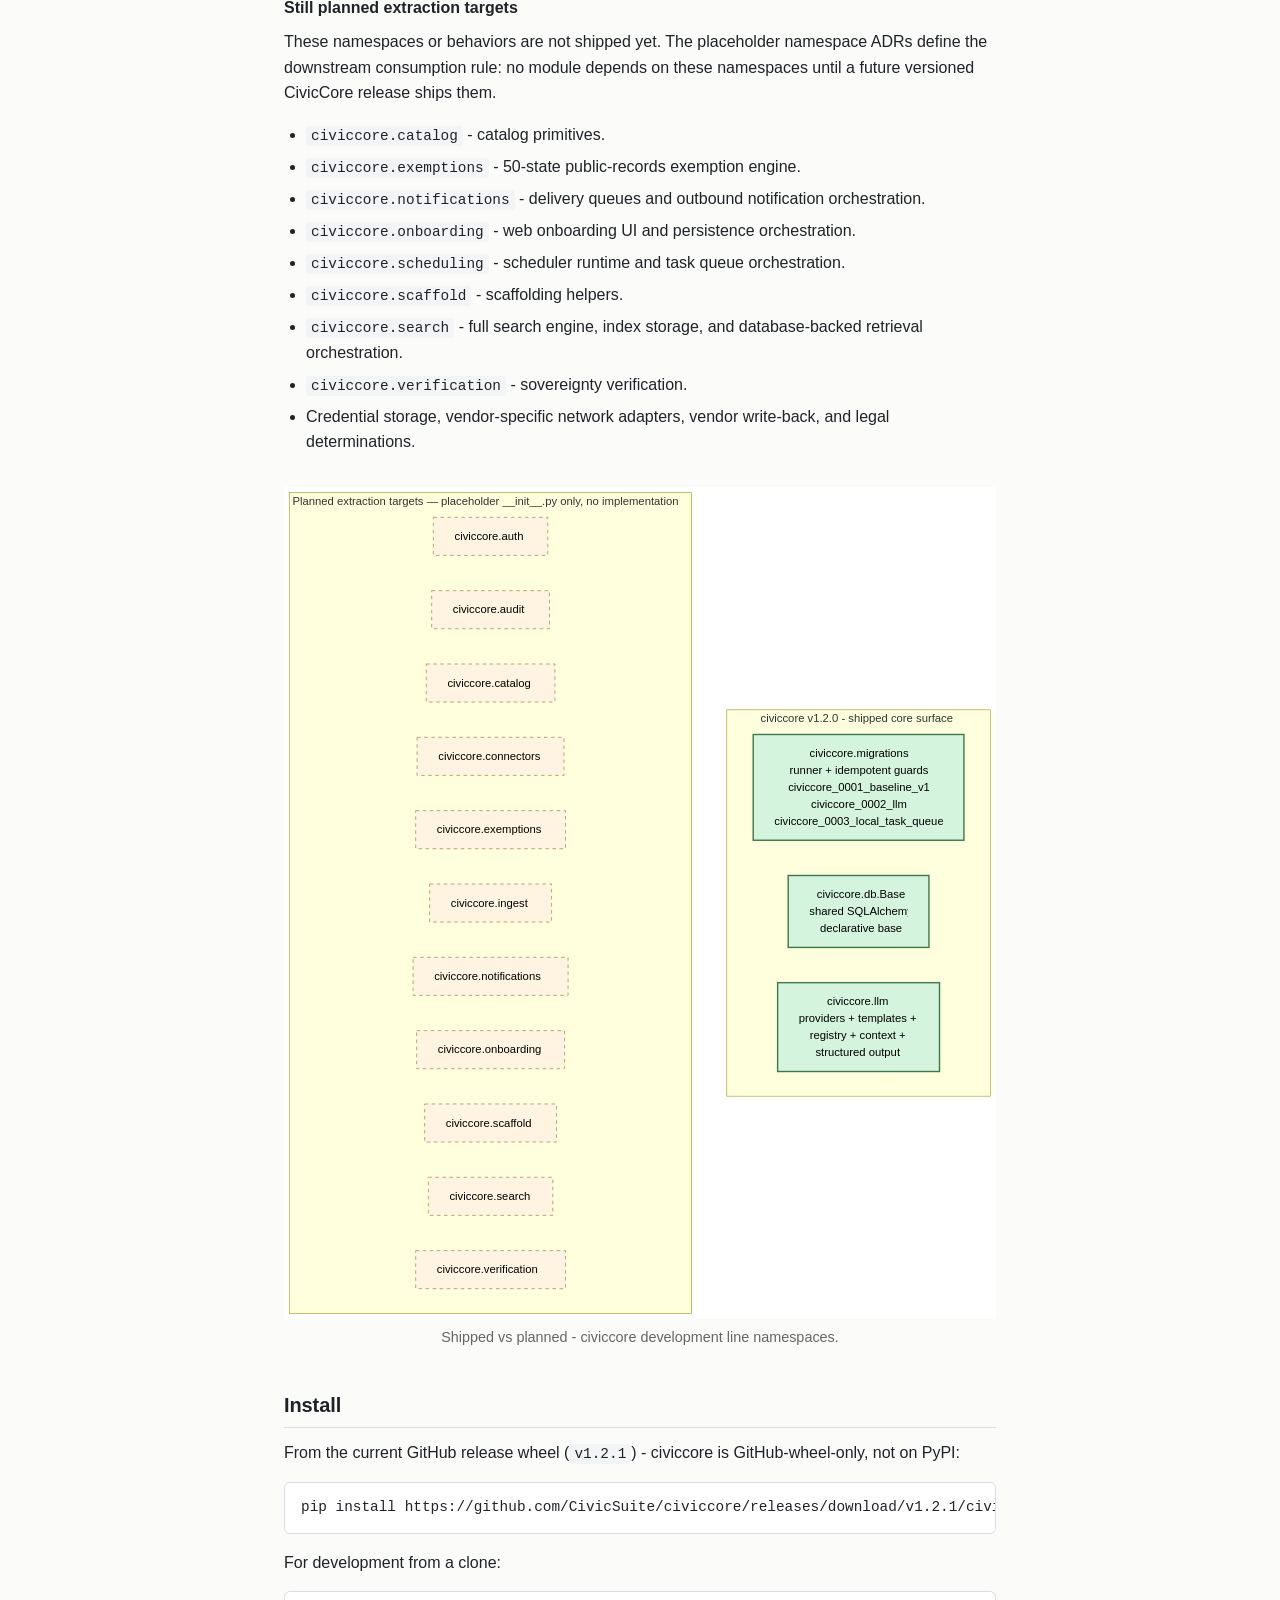
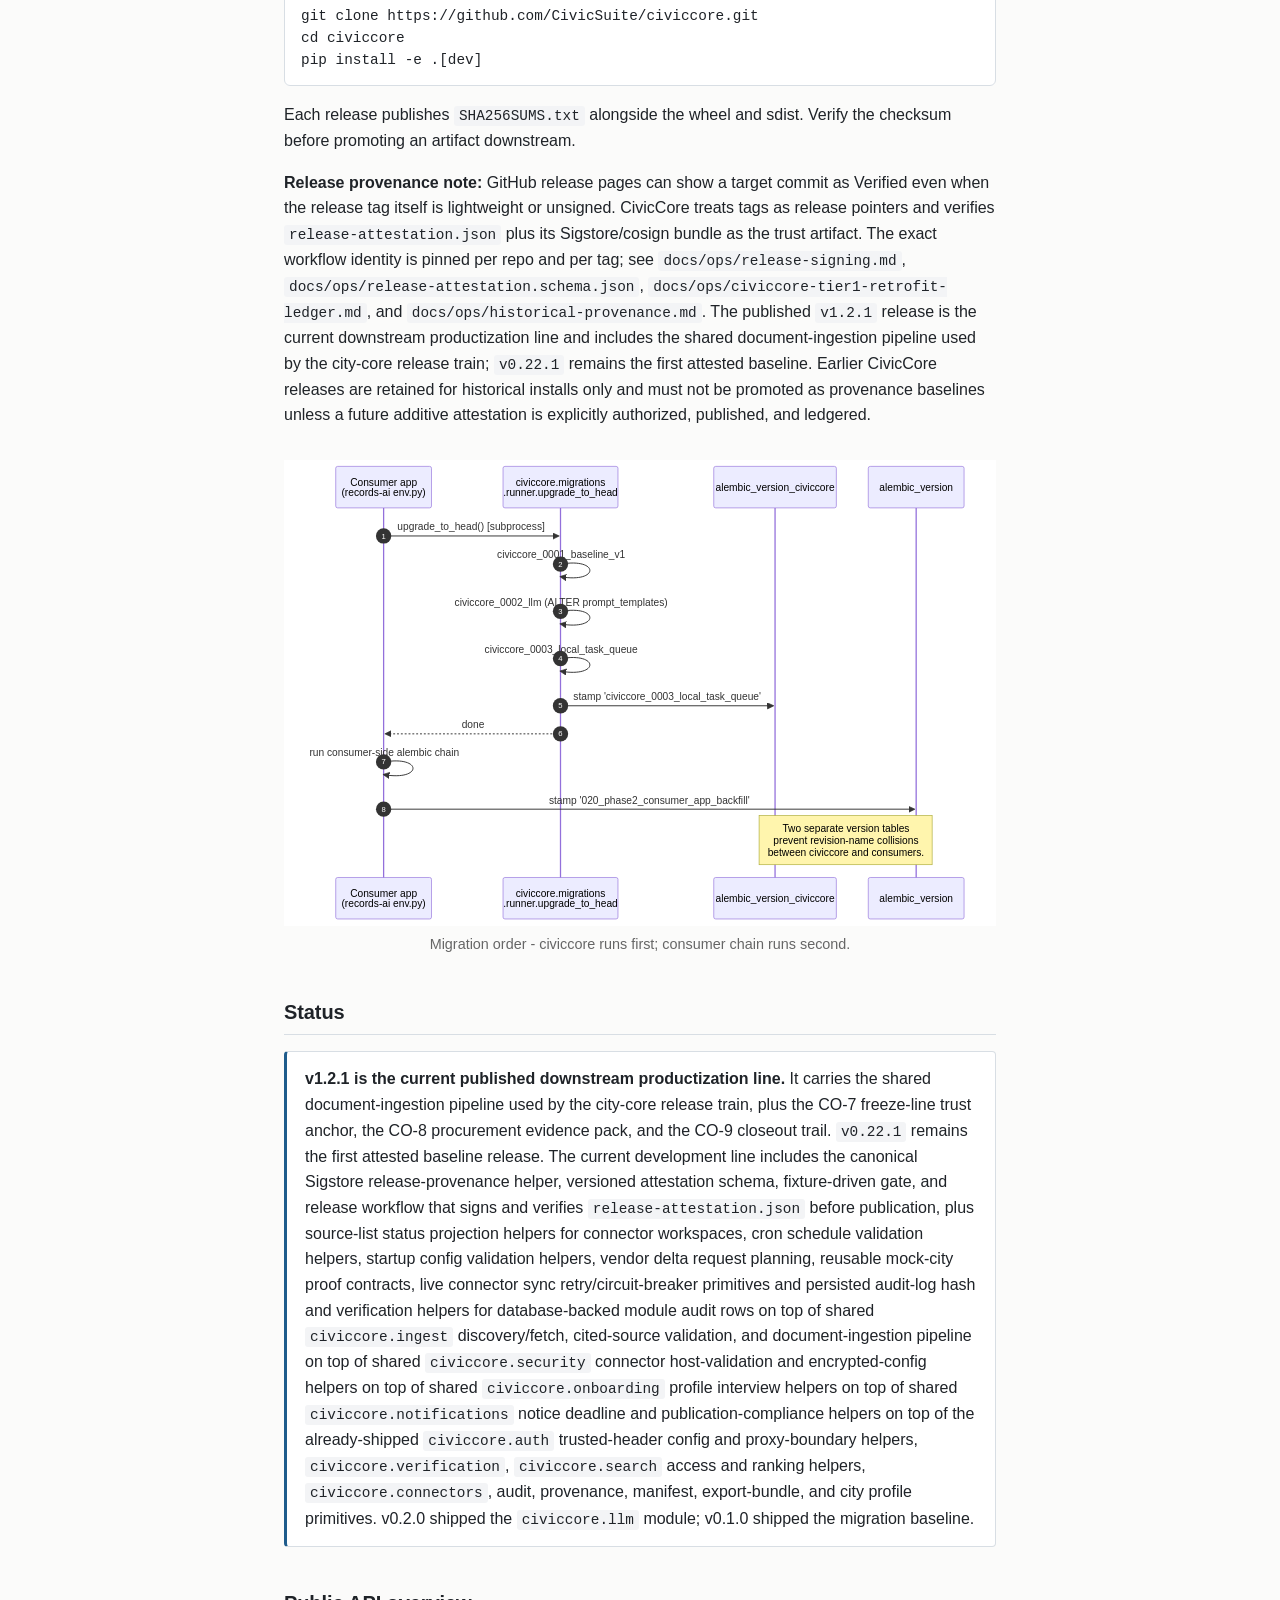
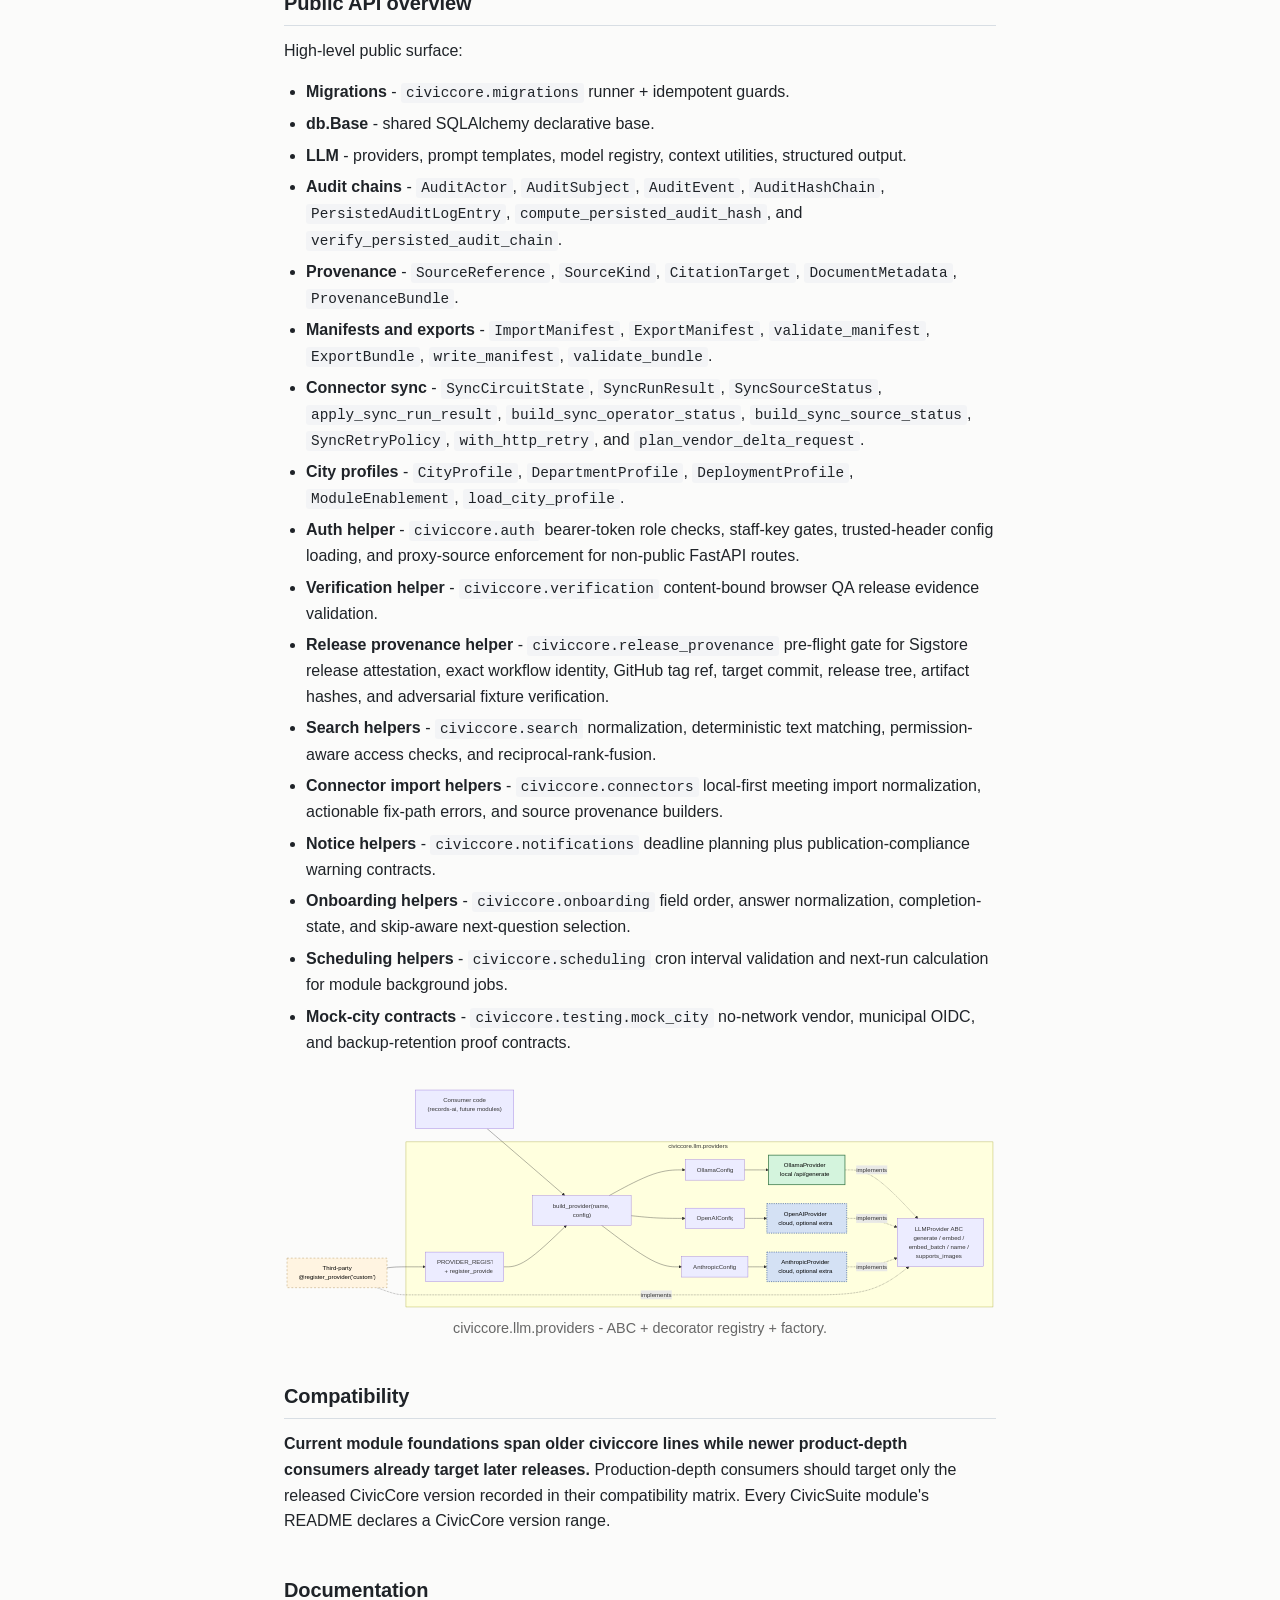
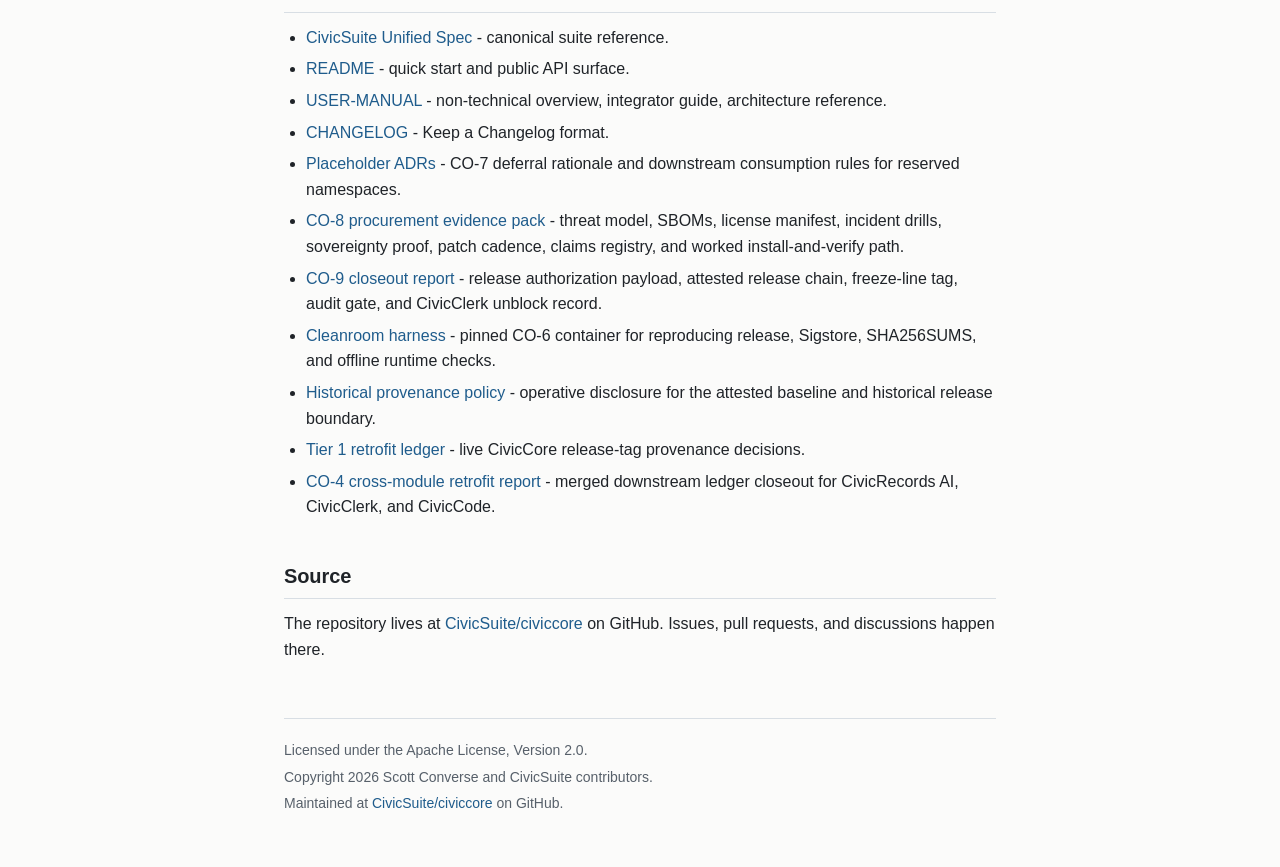
==== commit 38996e30: "devharmonics: complete civiccore-version-bump-docs-and-workflow" ====
--- a/docs/index.html
+++ b/docs/index.html
@@ -3,8 +3,8 @@
 <head>
   <meta charset="utf-8">
   <meta name="viewport" content="width=device-width, initial-scale=1">
-<meta name="description" content="CivicCore v1.2.0 - shared platform library for the open-source CivicSuite municipal operations suite. Not an end-user app. Apache 2.0.">
-<title>CivicCore v1.2.0 - CivicSuite shared platform library</title>
+<meta name="description" content="CivicCore v1.2.1 - shared platform library for the open-source CivicSuite municipal operations suite. Not an end-user app. Apache 2.0.">
+<title>CivicCore v1.2.1 - CivicSuite shared platform library</title>
   <style>
     :root {
       --text: #1f2328;
@@ -178,14 +178,14 @@
 
     <section aria-labelledby="install">
       <h2 id="install">Install</h2>
-      <p>From the current GitHub release wheel (<code>v1.2.0</code>) - civiccore is GitHub-wheel-only, not on PyPI:</p>
-      <pre><code>pip install https://github.com/CivicSuite/civiccore/releases/download/v1.2.0/civiccore-1.2.0-py3-none-any.whl</code></pre>
+      <p>From the current GitHub release wheel (<code>v1.2.1</code>) - civiccore is GitHub-wheel-only, not on PyPI:</p>
+      <pre><code>pip install https://github.com/CivicSuite/civiccore/releases/download/v1.2.1/civiccore-1.2.1-py3-none-any.whl</code></pre>
       <p>For development from a clone:</p>
       <pre><code>git clone https://github.com/CivicSuite/civiccore.git
 cd civiccore
 pip install -e .[dev]</code></pre>
       <p>Each release publishes <code>SHA256SUMS.txt</code> alongside the wheel and sdist. Verify the checksum before promoting an artifact downstream.</p>
-      <p><strong>Release provenance note:</strong> GitHub release pages can show a target commit as Verified even when the release tag itself is lightweight or unsigned. CivicCore treats tags as release pointers and verifies <code>release-attestation.json</code> plus its Sigstore/cosign bundle as the trust artifact. The exact workflow identity is pinned per repo and per tag; see <code>docs/ops/release-signing.md</code>, <code>docs/ops/release-attestation.schema.json</code>, <code>docs/ops/civiccore-tier1-retrofit-ledger.md</code>, and <code>docs/ops/historical-provenance.md</code>. The published <code>v1.2.0</code> release is the current downstream productization line and includes the shared document-ingestion pipeline used by the city-core release train; <code>v0.22.1</code> remains the first attested baseline. Earlier CivicCore releases are retained for historical installs only and must not be promoted as provenance baselines unless a future additive attestation is explicitly authorized, published, and ledgered.</p>
+      <p><strong>Release provenance note:</strong> GitHub release pages can show a target commit as Verified even when the release tag itself is lightweight or unsigned. CivicCore treats tags as release pointers and verifies <code>release-attestation.json</code> plus its Sigstore/cosign bundle as the trust artifact. The exact workflow identity is pinned per repo and per tag; see <code>docs/ops/release-signing.md</code>, <code>docs/ops/release-attestation.schema.json</code>, <code>docs/ops/civiccore-tier1-retrofit-ledger.md</code>, and <code>docs/ops/historical-provenance.md</code>. The published <code>v1.2.1</code> release is the current downstream productization line and includes the shared document-ingestion pipeline used by the city-core release train; <code>v0.22.1</code> remains the first attested baseline. Earlier CivicCore releases are retained for historical installs only and must not be promoted as provenance baselines unless a future additive attestation is explicitly authorized, published, and ledgered.</p>
       <figure style="margin: 2em 0;">
         <img src="diagrams/migration-order.svg" alt="Consumer apps invoke civiccore migrations before their own Alembic chain." style="max-width: 100%; height: auto; display: block; margin: 0 auto;">
         <figcaption style="text-align: center; color: #666; font-size: 0.9em; margin-top: 0.5em;">Migration order - civiccore runs first; consumer chain runs second.</figcaption>
@@ -196,7 +196,7 @@
       <h2 id="status">Status</h2>
       <div class="status">
         <p>
-          <strong>v1.2.0 is the current published downstream productization line.</strong>
+          <strong>v1.2.1 is the current published downstream productization line.</strong>
           It carries the shared document-ingestion pipeline used by the city-core release train, plus the CO-7 freeze-line trust anchor, the CO-8 procurement evidence pack, and the CO-9 closeout trail.
           <code>v0.22.1</code> remains the first attested baseline release. The current development line includes the canonical Sigstore release-provenance helper,
           versioned attestation schema, fixture-driven gate, and release workflow that signs and verifies
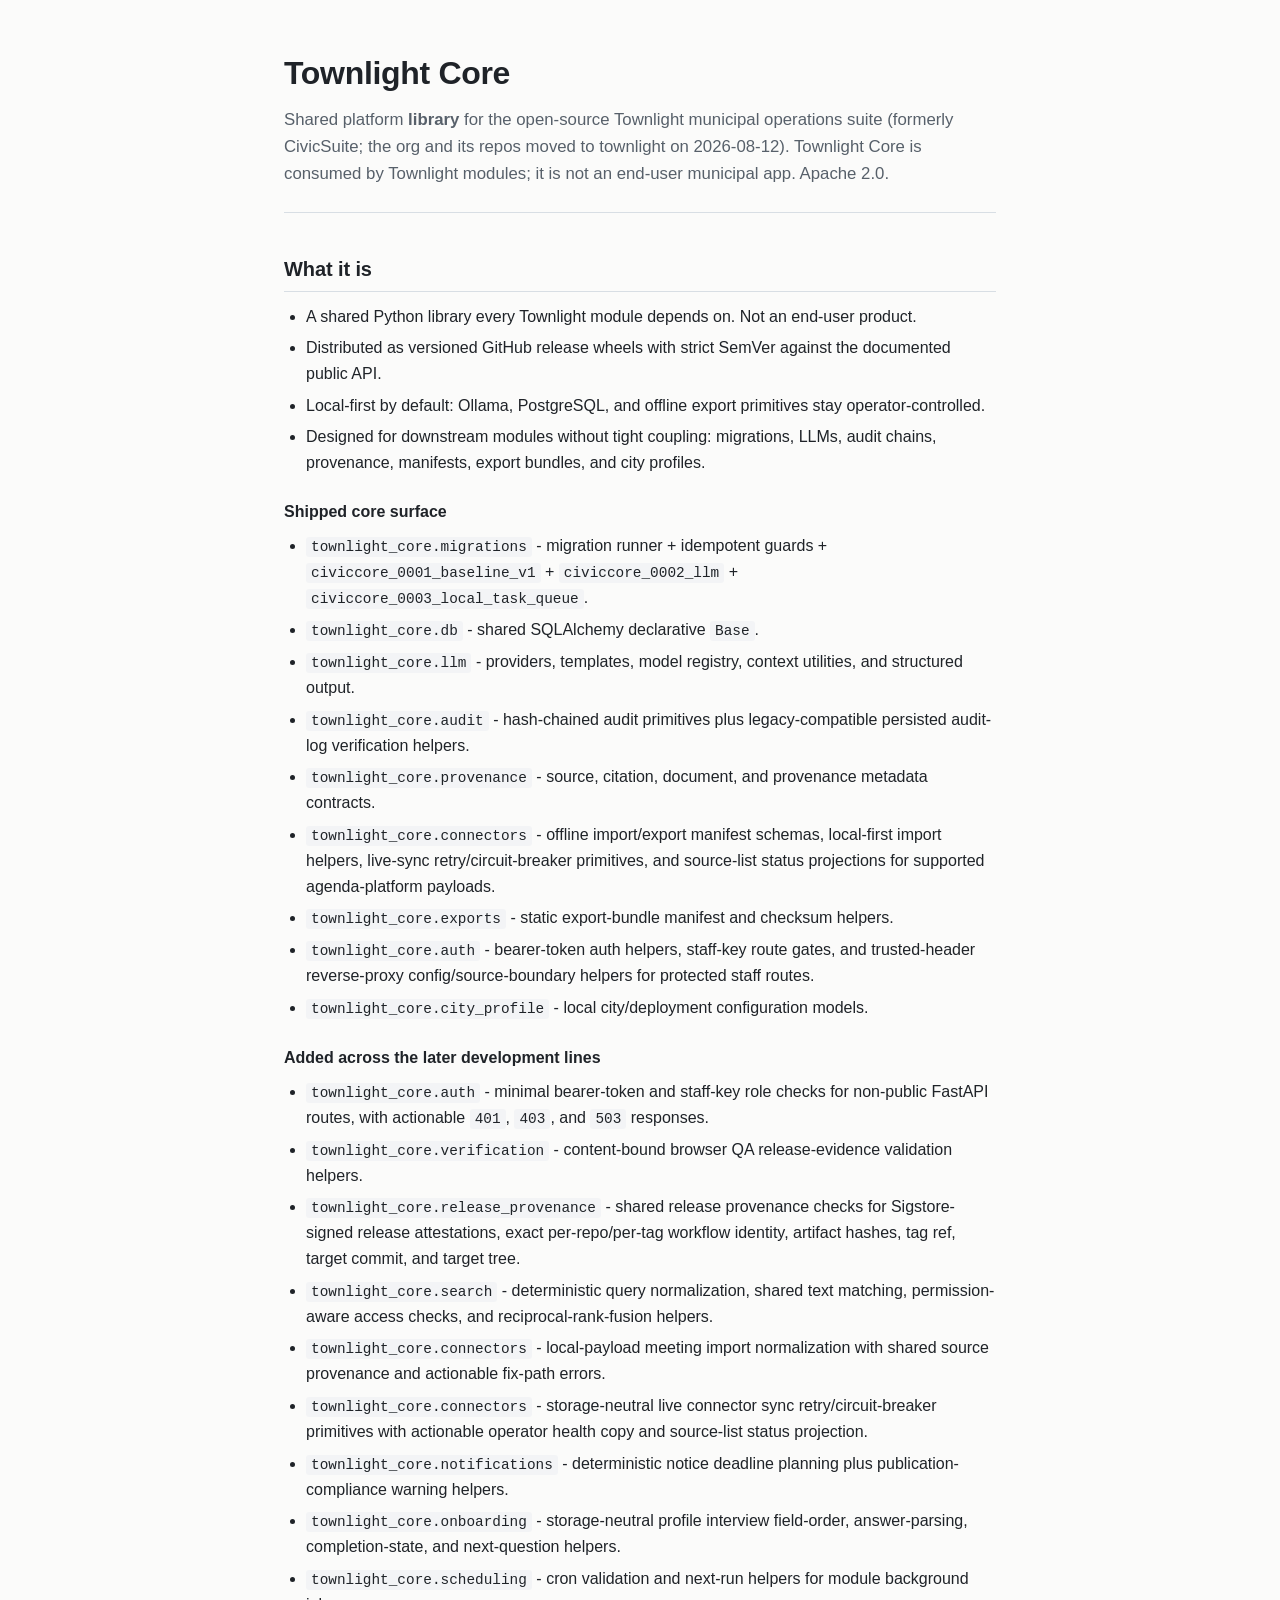
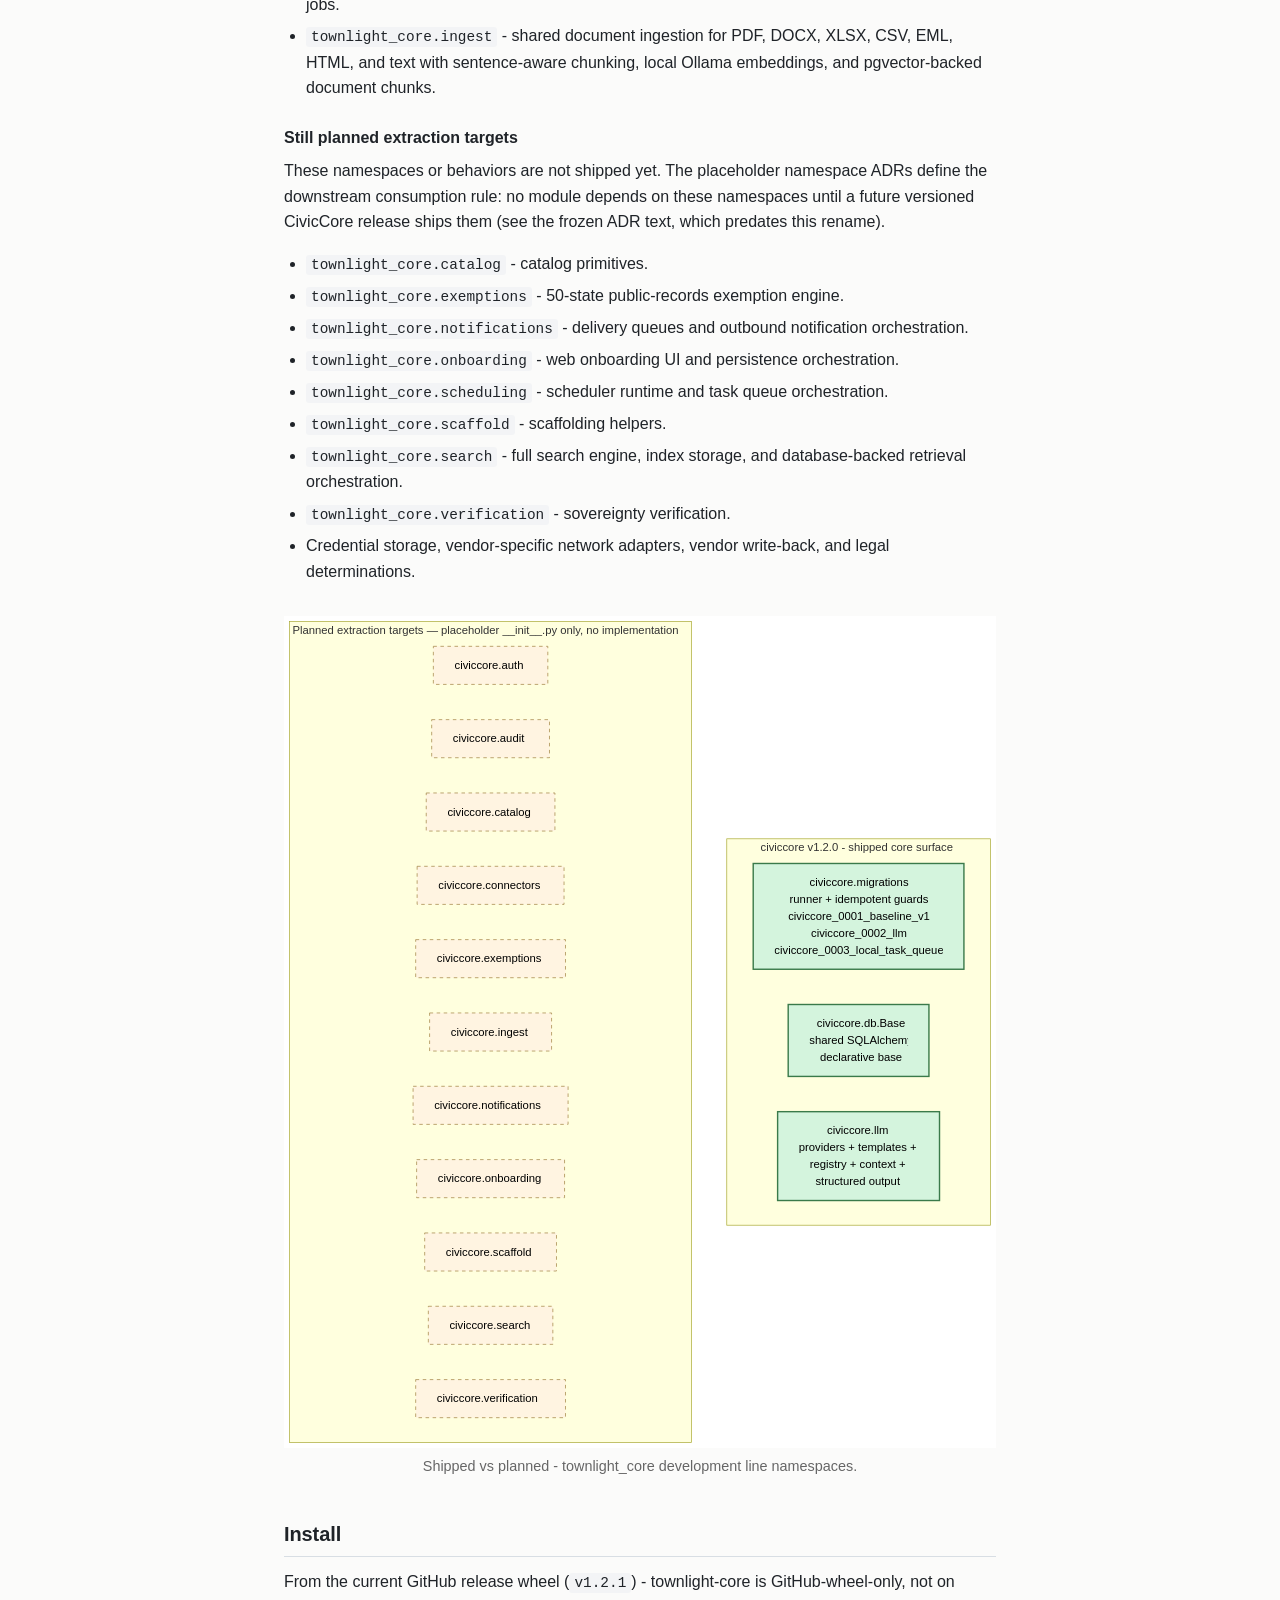
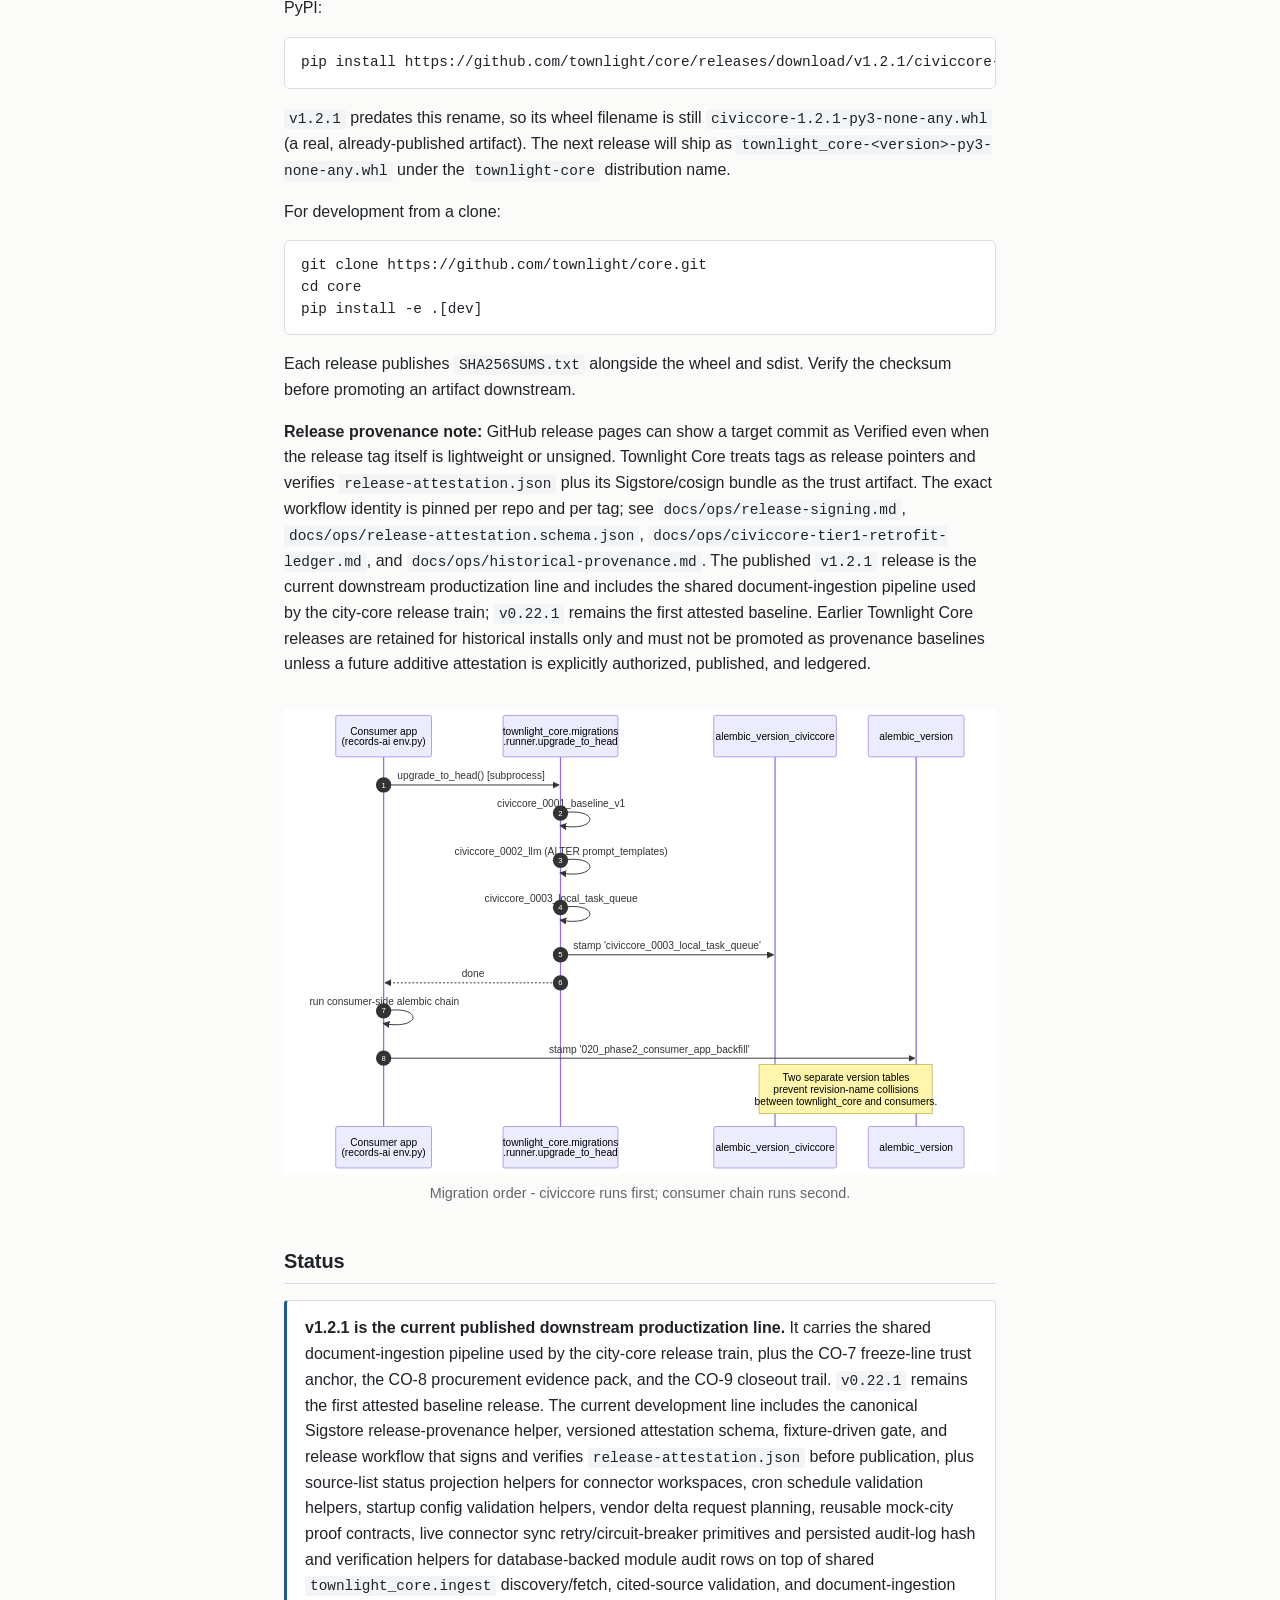
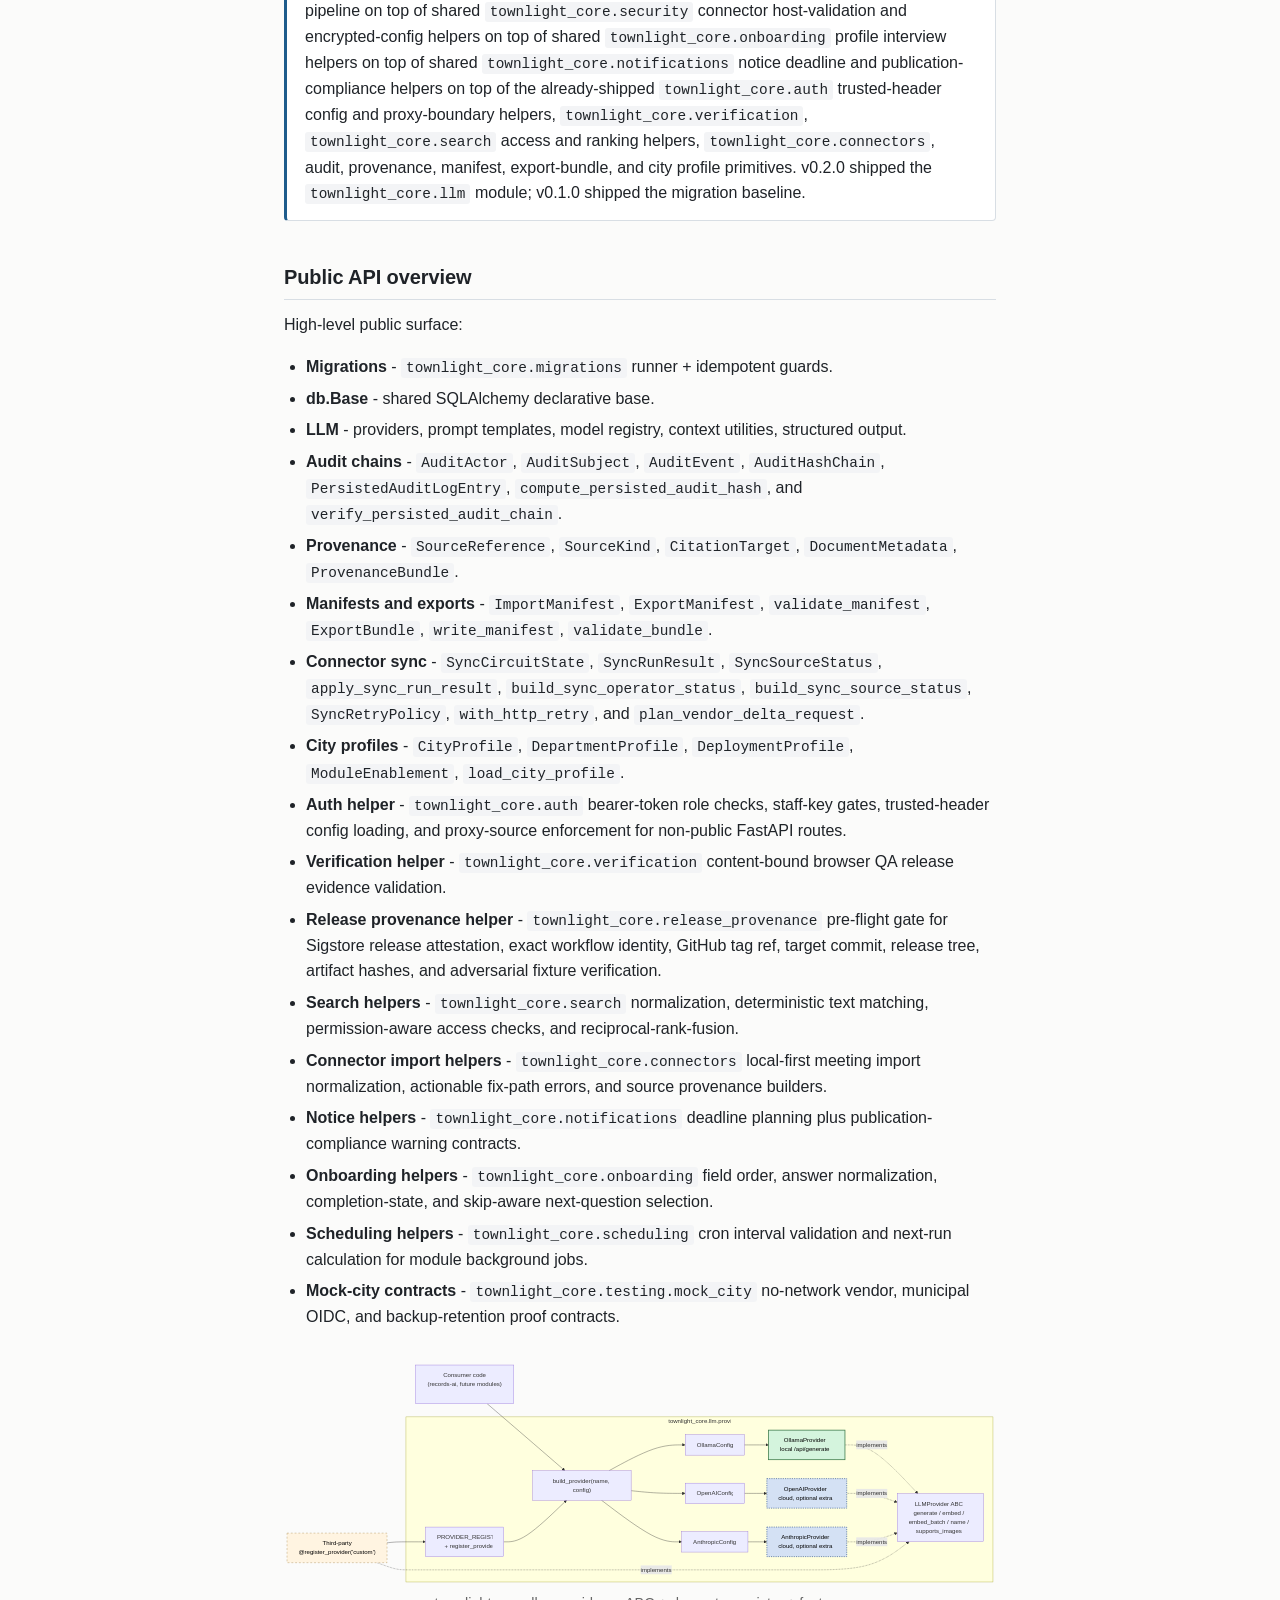
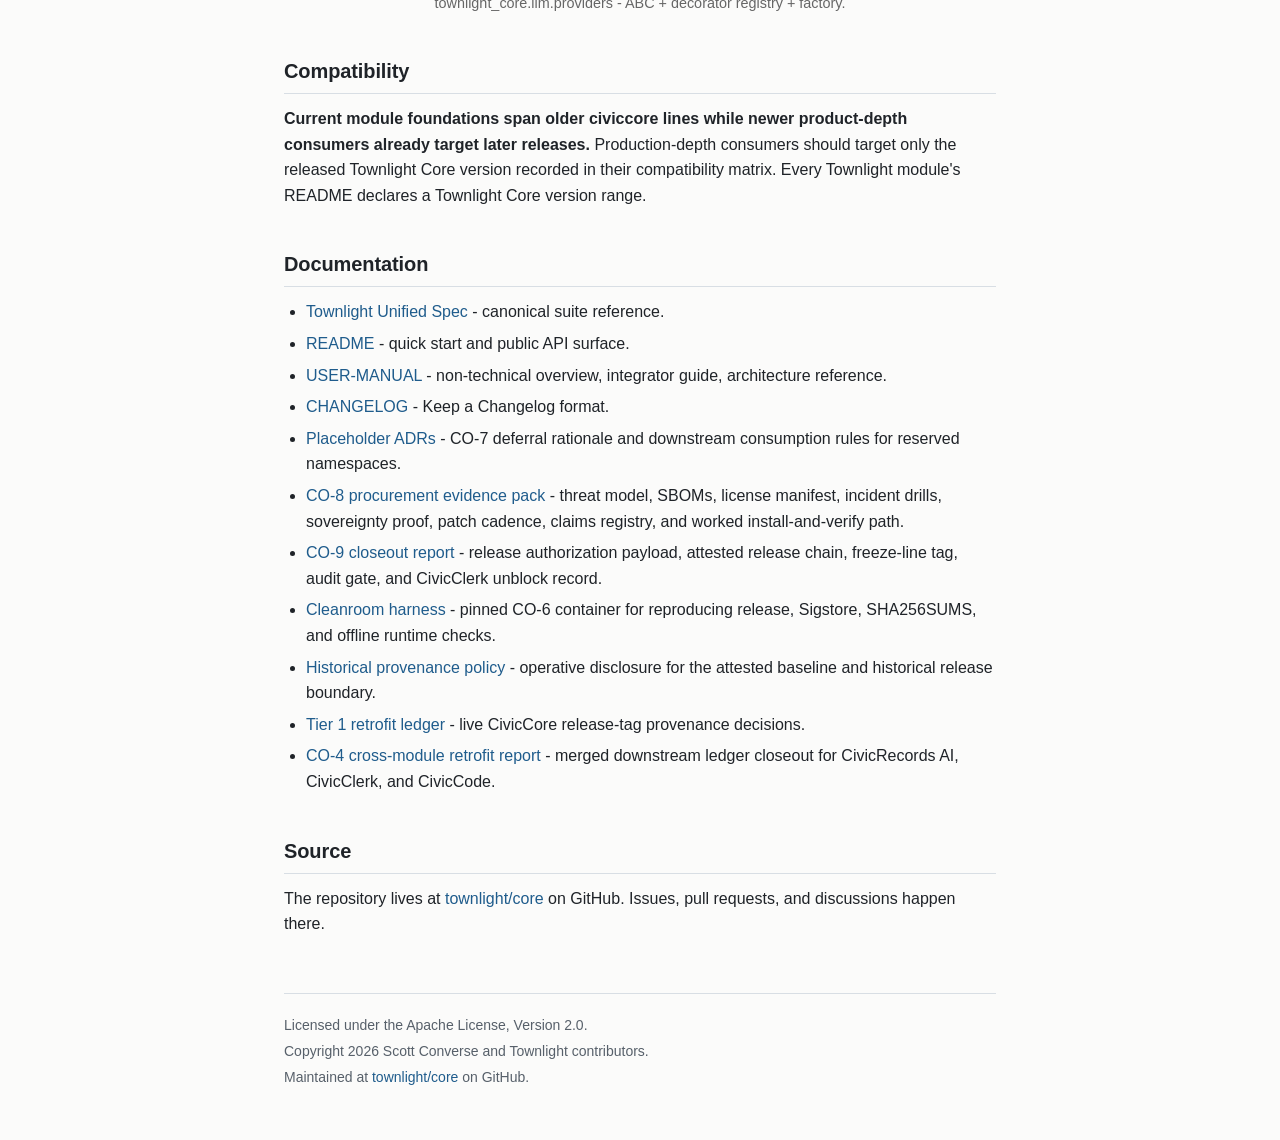
==== commit 3794a1e6: "rename: civiccore -> townlight-core (CivicSuite -> Townlight rebrand) Renames the package to match t" ====
--- a/docs/index.html
+++ b/docs/index.html
@@ -3,8 +3,8 @@
 <head>
   <meta charset="utf-8">
   <meta name="viewport" content="width=device-width, initial-scale=1">
-<meta name="description" content="CivicCore v1.2.1 - shared platform library for the open-source CivicSuite municipal operations suite. Not an end-user app. Apache 2.0.">
-<title>CivicCore v1.2.1 - CivicSuite shared platform library</title>
+<meta name="description" content="Townlight Core v1.2.1 - shared platform library for the open-source Townlight municipal operations suite. Not an end-user app. Apache 2.0.">
+<title>Townlight Core v1.2.1 - Townlight shared platform library</title>
   <style>
     :root {
       --text: #1f2328;
@@ -112,18 +112,19 @@
 <body>
   <main>
     <header>
-      <h1>CivicCore</h1>
+      <h1>Townlight Core</h1>
       <p class="tagline">
-        Shared platform <strong>library</strong> for the open-source CivicSuite
-        municipal operations suite. CivicCore is consumed by CivicSuite modules;
-        it is not an end-user municipal app. Apache 2.0.
+        Shared platform <strong>library</strong> for the open-source Townlight
+        municipal operations suite (formerly CivicSuite; the org and its repos
+        moved to townlight on 2026-08-12). Townlight Core is consumed by
+        Townlight modules; it is not an end-user municipal app. Apache 2.0.
       </p>
     </header>
 
     <section aria-labelledby="what">
       <h2 id="what">What it is</h2>
       <ul>
-        <li>A shared Python library every CivicSuite module depends on. Not an end-user product.</li>
+        <li>A shared Python library every Townlight module depends on. Not an end-user product.</li>
         <li>Distributed as versioned GitHub release wheels with strict SemVer against the documented public API.</li>
         <li>Local-first by default: Ollama, PostgreSQL, and offline export primitives stay operator-controlled.</li>
         <li>Designed for downstream modules without tight coupling: migrations, LLMs, audit chains, provenance, manifests, export bundles, and city profiles.</li>
@@ -131,61 +132,62 @@
 
       <h3>Shipped core surface</h3>
       <ul>
-        <li><code>civiccore.migrations</code> - migration runner + idempotent guards + <code>civiccore_0001_baseline_v1</code> + <code>civiccore_0002_llm</code> + <code>civiccore_0003_local_task_queue</code>.</li>
-        <li><code>civiccore.db</code> - shared SQLAlchemy declarative <code>Base</code>.</li>
-        <li><code>civiccore.llm</code> - providers, templates, model registry, context utilities, and structured output.</li>
-        <li><code>civiccore.audit</code> - hash-chained audit primitives plus legacy-compatible persisted audit-log verification helpers.</li>
-        <li><code>civiccore.provenance</code> - source, citation, document, and provenance metadata contracts.</li>
-        <li><code>civiccore.connectors</code> - offline import/export manifest schemas, local-first import helpers, live-sync retry/circuit-breaker primitives, and source-list status projections for supported agenda-platform payloads.</li>
-        <li><code>civiccore.exports</code> - static export-bundle manifest and checksum helpers.</li>
-        <li><code>civiccore.auth</code> - bearer-token auth helpers, staff-key route gates, and trusted-header reverse-proxy config/source-boundary helpers for protected staff routes.</li>
-        <li><code>civiccore.city_profile</code> - local city/deployment configuration models.</li>
+        <li><code>townlight_core.migrations</code> - migration runner + idempotent guards + <code>civiccore_0001_baseline_v1</code> + <code>civiccore_0002_llm</code> + <code>civiccore_0003_local_task_queue</code>.</li>
+        <li><code>townlight_core.db</code> - shared SQLAlchemy declarative <code>Base</code>.</li>
+        <li><code>townlight_core.llm</code> - providers, templates, model registry, context utilities, and structured output.</li>
+        <li><code>townlight_core.audit</code> - hash-chained audit primitives plus legacy-compatible persisted audit-log verification helpers.</li>
+        <li><code>townlight_core.provenance</code> - source, citation, document, and provenance metadata contracts.</li>
+        <li><code>townlight_core.connectors</code> - offline import/export manifest schemas, local-first import helpers, live-sync retry/circuit-breaker primitives, and source-list status projections for supported agenda-platform payloads.</li>
+        <li><code>townlight_core.exports</code> - static export-bundle manifest and checksum helpers.</li>
+        <li><code>townlight_core.auth</code> - bearer-token auth helpers, staff-key route gates, and trusted-header reverse-proxy config/source-boundary helpers for protected staff routes.</li>
+        <li><code>townlight_core.city_profile</code> - local city/deployment configuration models.</li>
       </ul>
 
       <h3>Added across the later development lines</h3>
       <ul>
-        <li><code>civiccore.auth</code> - minimal bearer-token and staff-key role checks for non-public FastAPI routes, with actionable <code>401</code>, <code>403</code>, and <code>503</code> responses.</li>
-        <li><code>civiccore.verification</code> - content-bound browser QA release-evidence validation helpers.</li>
-        <li><code>civiccore.release_provenance</code> - shared release provenance checks for Sigstore-signed release attestations, exact per-repo/per-tag workflow identity, artifact hashes, tag ref, target commit, and target tree.</li>
-        <li><code>civiccore.search</code> - deterministic query normalization, shared text matching, permission-aware access checks, and reciprocal-rank-fusion helpers.</li>
-        <li><code>civiccore.connectors</code> - local-payload meeting import normalization with shared source provenance and actionable fix-path errors.</li>
-        <li><code>civiccore.connectors</code> - storage-neutral live connector sync retry/circuit-breaker primitives with actionable operator health copy and source-list status projection.</li>
-        <li><code>civiccore.notifications</code> - deterministic notice deadline planning plus publication-compliance warning helpers.</li>
-        <li><code>civiccore.onboarding</code> - storage-neutral profile interview field-order, answer-parsing, completion-state, and next-question helpers.</li>
-        <li><code>civiccore.scheduling</code> - cron validation and next-run helpers for module background jobs.</li>
-        <li><code>civiccore.ingest</code> - shared document ingestion for PDF, DOCX, XLSX, CSV, EML, HTML, and text with sentence-aware chunking, local Ollama embeddings, and pgvector-backed document chunks.</li>
+        <li><code>townlight_core.auth</code> - minimal bearer-token and staff-key role checks for non-public FastAPI routes, with actionable <code>401</code>, <code>403</code>, and <code>503</code> responses.</li>
+        <li><code>townlight_core.verification</code> - content-bound browser QA release-evidence validation helpers.</li>
+        <li><code>townlight_core.release_provenance</code> - shared release provenance checks for Sigstore-signed release attestations, exact per-repo/per-tag workflow identity, artifact hashes, tag ref, target commit, and target tree.</li>
+        <li><code>townlight_core.search</code> - deterministic query normalization, shared text matching, permission-aware access checks, and reciprocal-rank-fusion helpers.</li>
+        <li><code>townlight_core.connectors</code> - local-payload meeting import normalization with shared source provenance and actionable fix-path errors.</li>
+        <li><code>townlight_core.connectors</code> - storage-neutral live connector sync retry/circuit-breaker primitives with actionable operator health copy and source-list status projection.</li>
+        <li><code>townlight_core.notifications</code> - deterministic notice deadline planning plus publication-compliance warning helpers.</li>
+        <li><code>townlight_core.onboarding</code> - storage-neutral profile interview field-order, answer-parsing, completion-state, and next-question helpers.</li>
+        <li><code>townlight_core.scheduling</code> - cron validation and next-run helpers for module background jobs.</li>
+        <li><code>townlight_core.ingest</code> - shared document ingestion for PDF, DOCX, XLSX, CSV, EML, HTML, and text with sentence-aware chunking, local Ollama embeddings, and pgvector-backed document chunks.</li>
       </ul>
 
       <h3>Still planned extraction targets</h3>
-      <p>These namespaces or behaviors are not shipped yet. The placeholder namespace ADRs define the downstream consumption rule: no module depends on these namespaces until a future versioned CivicCore release ships them.</p>
-      <ul>
-        <li><code>civiccore.catalog</code> - catalog primitives.</li>
-        <li><code>civiccore.exemptions</code> - 50-state public-records exemption engine.</li>
-        <li><code>civiccore.notifications</code> - delivery queues and outbound notification orchestration.</li>
-        <li><code>civiccore.onboarding</code> - web onboarding UI and persistence orchestration.</li>
-        <li><code>civiccore.scheduling</code> - scheduler runtime and task queue orchestration.</li>
-        <li><code>civiccore.scaffold</code> - scaffolding helpers.</li>
-        <li><code>civiccore.search</code> - full search engine, index storage, and database-backed retrieval orchestration.</li>
-        <li><code>civiccore.verification</code> - sovereignty verification.</li>
+      <p>These namespaces or behaviors are not shipped yet. The placeholder namespace ADRs define the downstream consumption rule: no module depends on these namespaces until a future versioned CivicCore release ships them (see the frozen ADR text, which predates this rename).</p>
+      <ul>
+        <li><code>townlight_core.catalog</code> - catalog primitives.</li>
+        <li><code>townlight_core.exemptions</code> - 50-state public-records exemption engine.</li>
+        <li><code>townlight_core.notifications</code> - delivery queues and outbound notification orchestration.</li>
+        <li><code>townlight_core.onboarding</code> - web onboarding UI and persistence orchestration.</li>
+        <li><code>townlight_core.scheduling</code> - scheduler runtime and task queue orchestration.</li>
+        <li><code>townlight_core.scaffold</code> - scaffolding helpers.</li>
+        <li><code>townlight_core.search</code> - full search engine, index storage, and database-backed retrieval orchestration.</li>
+        <li><code>townlight_core.verification</code> - sovereignty verification.</li>
         <li>Credential storage, vendor-specific network adapters, vendor write-back, and legal determinations.</li>
       </ul>
 
       <figure style="margin: 2em 0;">
         <img src="diagrams/civiccore-extraction-map.svg" alt="CivicCore extraction map showing shipped and planned namespaces." style="max-width: 100%; height: auto; display: block; margin: 0 auto;">
-        <figcaption style="text-align: center; color: #666; font-size: 0.9em; margin-top: 0.5em;">Shipped vs planned - civiccore development line namespaces.</figcaption>
+        <figcaption style="text-align: center; color: #666; font-size: 0.9em; margin-top: 0.5em;">Shipped vs planned - townlight_core development line namespaces.</figcaption>
       </figure>
     </section>
 
     <section aria-labelledby="install">
       <h2 id="install">Install</h2>
-      <p>From the current GitHub release wheel (<code>v1.2.1</code>) - civiccore is GitHub-wheel-only, not on PyPI:</p>
-      <pre><code>pip install https://github.com/CivicSuite/civiccore/releases/download/v1.2.1/civiccore-1.2.1-py3-none-any.whl</code></pre>
+      <p>From the current GitHub release wheel (<code>v1.2.1</code>) - townlight-core is GitHub-wheel-only, not on PyPI:</p>
+      <pre><code>pip install https://github.com/townlight/core/releases/download/v1.2.1/civiccore-1.2.1-py3-none-any.whl</code></pre>
+      <p><code>v1.2.1</code> predates this rename, so its wheel filename is still <code>civiccore-1.2.1-py3-none-any.whl</code> (a real, already-published artifact). The next release will ship as <code>townlight_core-&lt;version&gt;-py3-none-any.whl</code> under the <code>townlight-core</code> distribution name.</p>
       <p>For development from a clone:</p>
-      <pre><code>git clone https://github.com/CivicSuite/civiccore.git
-cd civiccore
+      <pre><code>git clone https://github.com/townlight/core.git
+cd core
 pip install -e .[dev]</code></pre>
       <p>Each release publishes <code>SHA256SUMS.txt</code> alongside the wheel and sdist. Verify the checksum before promoting an artifact downstream.</p>
-      <p><strong>Release provenance note:</strong> GitHub release pages can show a target commit as Verified even when the release tag itself is lightweight or unsigned. CivicCore treats tags as release pointers and verifies <code>release-attestation.json</code> plus its Sigstore/cosign bundle as the trust artifact. The exact workflow identity is pinned per repo and per tag; see <code>docs/ops/release-signing.md</code>, <code>docs/ops/release-attestation.schema.json</code>, <code>docs/ops/civiccore-tier1-retrofit-ledger.md</code>, and <code>docs/ops/historical-provenance.md</code>. The published <code>v1.2.1</code> release is the current downstream productization line and includes the shared document-ingestion pipeline used by the city-core release train; <code>v0.22.1</code> remains the first attested baseline. Earlier CivicCore releases are retained for historical installs only and must not be promoted as provenance baselines unless a future additive attestation is explicitly authorized, published, and ledgered.</p>
+      <p><strong>Release provenance note:</strong> GitHub release pages can show a target commit as Verified even when the release tag itself is lightweight or unsigned. Townlight Core treats tags as release pointers and verifies <code>release-attestation.json</code> plus its Sigstore/cosign bundle as the trust artifact. The exact workflow identity is pinned per repo and per tag; see <code>docs/ops/release-signing.md</code>, <code>docs/ops/release-attestation.schema.json</code>, <code>docs/ops/civiccore-tier1-retrofit-ledger.md</code>, and <code>docs/ops/historical-provenance.md</code>. The published <code>v1.2.1</code> release is the current downstream productization line and includes the shared document-ingestion pipeline used by the city-core release train; <code>v0.22.1</code> remains the first attested baseline. Earlier Townlight Core releases are retained for historical installs only and must not be promoted as provenance baselines unless a future additive attestation is explicitly authorized, published, and ledgered.</p>
       <figure style="margin: 2em 0;">
         <img src="diagrams/migration-order.svg" alt="Consumer apps invoke civiccore migrations before their own Alembic chain." style="max-width: 100%; height: auto; display: block; margin: 0 auto;">
         <figcaption style="text-align: center; color: #666; font-size: 0.9em; margin-top: 0.5em;">Migration order - civiccore runs first; consumer chain runs second.</figcaption>
@@ -205,15 +207,15 @@
           startup config validation helpers,
           vendor delta request planning, reusable mock-city proof contracts, live connector sync retry/circuit-breaker primitives
           and persisted audit-log hash and verification helpers for
-          database-backed module audit rows on top of shared <code>civiccore.ingest</code>
-          discovery/fetch, cited-source validation, and document-ingestion pipeline on top of shared <code>civiccore.security</code>
-          connector host-validation and encrypted-config helpers on top of shared <code>civiccore.onboarding</code>
-          profile interview helpers on top of shared <code>civiccore.notifications</code>
+          database-backed module audit rows on top of shared <code>townlight_core.ingest</code>
+          discovery/fetch, cited-source validation, and document-ingestion pipeline on top of shared <code>townlight_core.security</code>
+          connector host-validation and encrypted-config helpers on top of shared <code>townlight_core.onboarding</code>
+          profile interview helpers on top of shared <code>townlight_core.notifications</code>
           notice deadline and publication-compliance helpers on top of the already-shipped
-          <code>civiccore.auth</code> trusted-header config and proxy-boundary helpers, <code>civiccore.verification</code>,
-          <code>civiccore.search</code> access and ranking helpers, <code>civiccore.connectors</code>, audit,
+          <code>townlight_core.auth</code> trusted-header config and proxy-boundary helpers, <code>townlight_core.verification</code>,
+          <code>townlight_core.search</code> access and ranking helpers, <code>townlight_core.connectors</code>, audit,
           provenance, manifest, export-bundle, and city profile primitives.
-          v0.2.0 shipped the <code>civiccore.llm</code> module; v0.1.0 shipped the migration baseline.
+          v0.2.0 shipped the <code>townlight_core.llm</code> module; v0.1.0 shipped the migration baseline.
         </p>
       </div>
     </section>
@@ -222,7 +224,7 @@
       <h2 id="api">Public API overview</h2>
       <p>High-level public surface:</p>
       <ul>
-        <li><strong>Migrations</strong> - <code>civiccore.migrations</code> runner + idempotent guards.</li>
+        <li><strong>Migrations</strong> - <code>townlight_core.migrations</code> runner + idempotent guards.</li>
         <li><strong>db.Base</strong> - shared SQLAlchemy declarative base.</li>
         <li><strong>LLM</strong> - providers, prompt templates, model registry, context utilities, structured output.</li>
         <li><strong>Audit chains</strong> - <code>AuditActor</code>, <code>AuditSubject</code>, <code>AuditEvent</code>, <code>AuditHashChain</code>, <code>PersistedAuditLogEntry</code>, <code>compute_persisted_audit_hash</code>, and <code>verify_persisted_audit_chain</code>.</li>
@@ -230,19 +232,19 @@
         <li><strong>Manifests and exports</strong> - <code>ImportManifest</code>, <code>ExportManifest</code>, <code>validate_manifest</code>, <code>ExportBundle</code>, <code>write_manifest</code>, <code>validate_bundle</code>.</li>
         <li><strong>Connector sync</strong> - <code>SyncCircuitState</code>, <code>SyncRunResult</code>, <code>SyncSourceStatus</code>, <code>apply_sync_run_result</code>, <code>build_sync_operator_status</code>, <code>build_sync_source_status</code>, <code>SyncRetryPolicy</code>, <code>with_http_retry</code>, and <code>plan_vendor_delta_request</code>.</li>
         <li><strong>City profiles</strong> - <code>CityProfile</code>, <code>DepartmentProfile</code>, <code>DeploymentProfile</code>, <code>ModuleEnablement</code>, <code>load_city_profile</code>.</li>
-        <li><strong>Auth helper</strong> - <code>civiccore.auth</code> bearer-token role checks, staff-key gates, trusted-header config loading, and proxy-source enforcement for non-public FastAPI routes.</li>
-        <li><strong>Verification helper</strong> - <code>civiccore.verification</code> content-bound browser QA release evidence validation.</li>
-        <li><strong>Release provenance helper</strong> - <code>civiccore.release_provenance</code> pre-flight gate for Sigstore release attestation, exact workflow identity, GitHub tag ref, target commit, release tree, artifact hashes, and adversarial fixture verification.</li>
-        <li><strong>Search helpers</strong> - <code>civiccore.search</code> normalization, deterministic text matching, permission-aware access checks, and reciprocal-rank-fusion.</li>
-        <li><strong>Connector import helpers</strong> - <code>civiccore.connectors</code> local-first meeting import normalization, actionable fix-path errors, and source provenance builders.</li>
-        <li><strong>Notice helpers</strong> - <code>civiccore.notifications</code> deadline planning plus publication-compliance warning contracts.</li>
-        <li><strong>Onboarding helpers</strong> - <code>civiccore.onboarding</code> field order, answer normalization, completion-state, and skip-aware next-question selection.</li>
-        <li><strong>Scheduling helpers</strong> - <code>civiccore.scheduling</code> cron interval validation and next-run calculation for module background jobs.</li>
-        <li><strong>Mock-city contracts</strong> - <code>civiccore.testing.mock_city</code> no-network vendor, municipal OIDC, and backup-retention proof contracts.</li>
+        <li><strong>Auth helper</strong> - <code>townlight_core.auth</code> bearer-token role checks, staff-key gates, trusted-header config loading, and proxy-source enforcement for non-public FastAPI routes.</li>
+        <li><strong>Verification helper</strong> - <code>townlight_core.verification</code> content-bound browser QA release evidence validation.</li>
+        <li><strong>Release provenance helper</strong> - <code>townlight_core.release_provenance</code> pre-flight gate for Sigstore release attestation, exact workflow identity, GitHub tag ref, target commit, release tree, artifact hashes, and adversarial fixture verification.</li>
+        <li><strong>Search helpers</strong> - <code>townlight_core.search</code> normalization, deterministic text matching, permission-aware access checks, and reciprocal-rank-fusion.</li>
+        <li><strong>Connector import helpers</strong> - <code>townlight_core.connectors</code> local-first meeting import normalization, actionable fix-path errors, and source provenance builders.</li>
+        <li><strong>Notice helpers</strong> - <code>townlight_core.notifications</code> deadline planning plus publication-compliance warning contracts.</li>
+        <li><strong>Onboarding helpers</strong> - <code>townlight_core.onboarding</code> field order, answer normalization, completion-state, and skip-aware next-question selection.</li>
+        <li><strong>Scheduling helpers</strong> - <code>townlight_core.scheduling</code> cron interval validation and next-run calculation for module background jobs.</li>
+        <li><strong>Mock-city contracts</strong> - <code>townlight_core.testing.mock_city</code> no-network vendor, municipal OIDC, and backup-retention proof contracts.</li>
       </ul>
       <figure style="margin: 2em 0;">
         <img src="diagrams/provider-abstraction.svg" alt="LLMProvider ABC with decorator-registered Ollama, OpenAI, Anthropic, and third-party providers." style="max-width: 100%; height: auto; display: block; margin: 0 auto;">
-        <figcaption style="text-align: center; color: #666; font-size: 0.9em; margin-top: 0.5em;">civiccore.llm.providers - ABC + decorator registry + factory.</figcaption>
+        <figcaption style="text-align: center; color: #666; font-size: 0.9em; margin-top: 0.5em;">townlight_core.llm.providers - ABC + decorator registry + factory.</figcaption>
       </figure>
     </section>
 
@@ -250,25 +252,25 @@
       <h2 id="compat">Compatibility</h2>
       <p>
         <strong>Current module foundations span older civiccore lines while newer product-depth consumers already target later releases.</strong>
-          Production-depth consumers should target only the released CivicCore version recorded in their compatibility matrix. Every CivicSuite
-          module's README declares a CivicCore version range.
+          Production-depth consumers should target only the released Townlight Core version recorded in their compatibility matrix. Every Townlight
+          module's README declares a Townlight Core version range.
         </p>
     </section>
 
     <section aria-labelledby="docs">
       <h2 id="docs">Documentation</h2>
       <ul>
-        <li><a href="https://github.com/CivicSuite/civicsuite/blob/main/docs/CivicSuiteUnifiedSpec.md">CivicSuite Unified Spec</a> - canonical suite reference.</li>
-        <li><a href="https://github.com/CivicSuite/civiccore/blob/main/README.md">README</a> - quick start and public API surface.</li>
-        <li><a href="https://github.com/CivicSuite/civiccore/blob/main/USER-MANUAL.md">USER-MANUAL</a> - non-technical overview, integrator guide, architecture reference.</li>
-        <li><a href="https://github.com/CivicSuite/civiccore/blob/main/CHANGELOG.md">CHANGELOG</a> - Keep a Changelog format.</li>
-        <li><a href="https://github.com/CivicSuite/civiccore/blob/main/docs/adr/index.md">Placeholder ADRs</a> - CO-7 deferral rationale and downstream consumption rules for reserved namespaces.</li>
-        <li><a href="https://github.com/CivicSuite/civiccore/blob/main/docs/evidence/co8-civiccore-procurement-evidence-pack/index.md">CO-8 procurement evidence pack</a> - threat model, SBOMs, license manifest, incident drills, sovereignty proof, patch cadence, claims registry, and worked install-and-verify path.</li>
-        <li><a href="https://github.com/CivicSuite/civiccore/blob/main/docs/ops/co-9-civiccore-v1-closeout.md">CO-9 closeout report</a> - release authorization payload, attested release chain, freeze-line tag, audit gate, and CivicClerk unblock record.</li>
-        <li><a href="https://github.com/CivicSuite/civiccore/blob/main/docs/ops/cleanroom-harness.md">Cleanroom harness</a> - pinned CO-6 container for reproducing release, Sigstore, SHA256SUMS, and offline runtime checks.</li>
-        <li><a href="https://github.com/CivicSuite/civiccore/blob/main/docs/ops/historical-provenance.md">Historical provenance policy</a> - operative disclosure for the attested baseline and historical release boundary.</li>
-        <li><a href="https://github.com/CivicSuite/civiccore/blob/main/docs/ops/civiccore-tier1-retrofit-ledger.md">Tier 1 retrofit ledger</a> - live CivicCore release-tag provenance decisions.</li>
-        <li><a href="https://github.com/CivicSuite/civiccore/blob/main/docs/ops/co-4-cross-module-retrofit-report.md">CO-4 cross-module retrofit report</a> - merged downstream ledger closeout for CivicRecords AI, CivicClerk, and CivicCode.</li>
+        <li><a href="https://github.com/townlight/townlight/blob/main/docs/CivicSuiteUnifiedSpec.md">Townlight Unified Spec</a> - canonical suite reference.</li>
+        <li><a href="https://github.com/townlight/core/blob/main/README.md">README</a> - quick start and public API surface.</li>
+        <li><a href="https://github.com/townlight/core/blob/main/USER-MANUAL.md">USER-MANUAL</a> - non-technical overview, integrator guide, architecture reference.</li>
+        <li><a href="https://github.com/townlight/core/blob/main/CHANGELOG.md">CHANGELOG</a> - Keep a Changelog format.</li>
+        <li><a href="https://github.com/townlight/core/blob/main/docs/adr/index.md">Placeholder ADRs</a> - CO-7 deferral rationale and downstream consumption rules for reserved namespaces.</li>
+        <li><a href="https://github.com/townlight/core/blob/main/docs/evidence/co8-civiccore-procurement-evidence-pack/index.md">CO-8 procurement evidence pack</a> - threat model, SBOMs, license manifest, incident drills, sovereignty proof, patch cadence, claims registry, and worked install-and-verify path.</li>
+        <li><a href="https://github.com/townlight/core/blob/main/docs/ops/co-9-civiccore-v1-closeout.md">CO-9 closeout report</a> - release authorization payload, attested release chain, freeze-line tag, audit gate, and CivicClerk unblock record.</li>
+        <li><a href="https://github.com/townlight/core/blob/main/docs/ops/cleanroom-harness.md">Cleanroom harness</a> - pinned CO-6 container for reproducing release, Sigstore, SHA256SUMS, and offline runtime checks.</li>
+        <li><a href="https://github.com/townlight/core/blob/main/docs/ops/historical-provenance.md">Historical provenance policy</a> - operative disclosure for the attested baseline and historical release boundary.</li>
+        <li><a href="https://github.com/townlight/core/blob/main/docs/ops/civiccore-tier1-retrofit-ledger.md">Tier 1 retrofit ledger</a> - live CivicCore release-tag provenance decisions.</li>
+        <li><a href="https://github.com/townlight/core/blob/main/docs/ops/co-4-cross-module-retrofit-report.md">CO-4 cross-module retrofit report</a> - merged downstream ledger closeout for CivicRecords AI, CivicClerk, and CivicCode.</li>
       </ul>
     </section>
 
@@ -276,15 +278,15 @@
       <h2 id="source">Source</h2>
       <p>
         The repository lives at
-        <a href="https://github.com/CivicSuite/civiccore">CivicSuite/civiccore</a>
+        <a href="https://github.com/townlight/core">townlight/core</a>
         on GitHub. Issues, pull requests, and discussions happen there.
       </p>
     </section>
 
     <footer>
       <p>Licensed under the Apache License, Version 2.0.</p>
-      <p>Copyright 2026 Scott Converse and CivicSuite contributors.</p>
-      <p>Maintained at <a href="https://github.com/CivicSuite/civiccore">CivicSuite/civiccore</a> on GitHub.</p>
+      <p>Copyright 2026 Scott Converse and Townlight contributors.</p>
+      <p>Maintained at <a href="https://github.com/townlight/core">townlight/core</a> on GitHub.</p>
     </footer>
   </main>
 </body>
